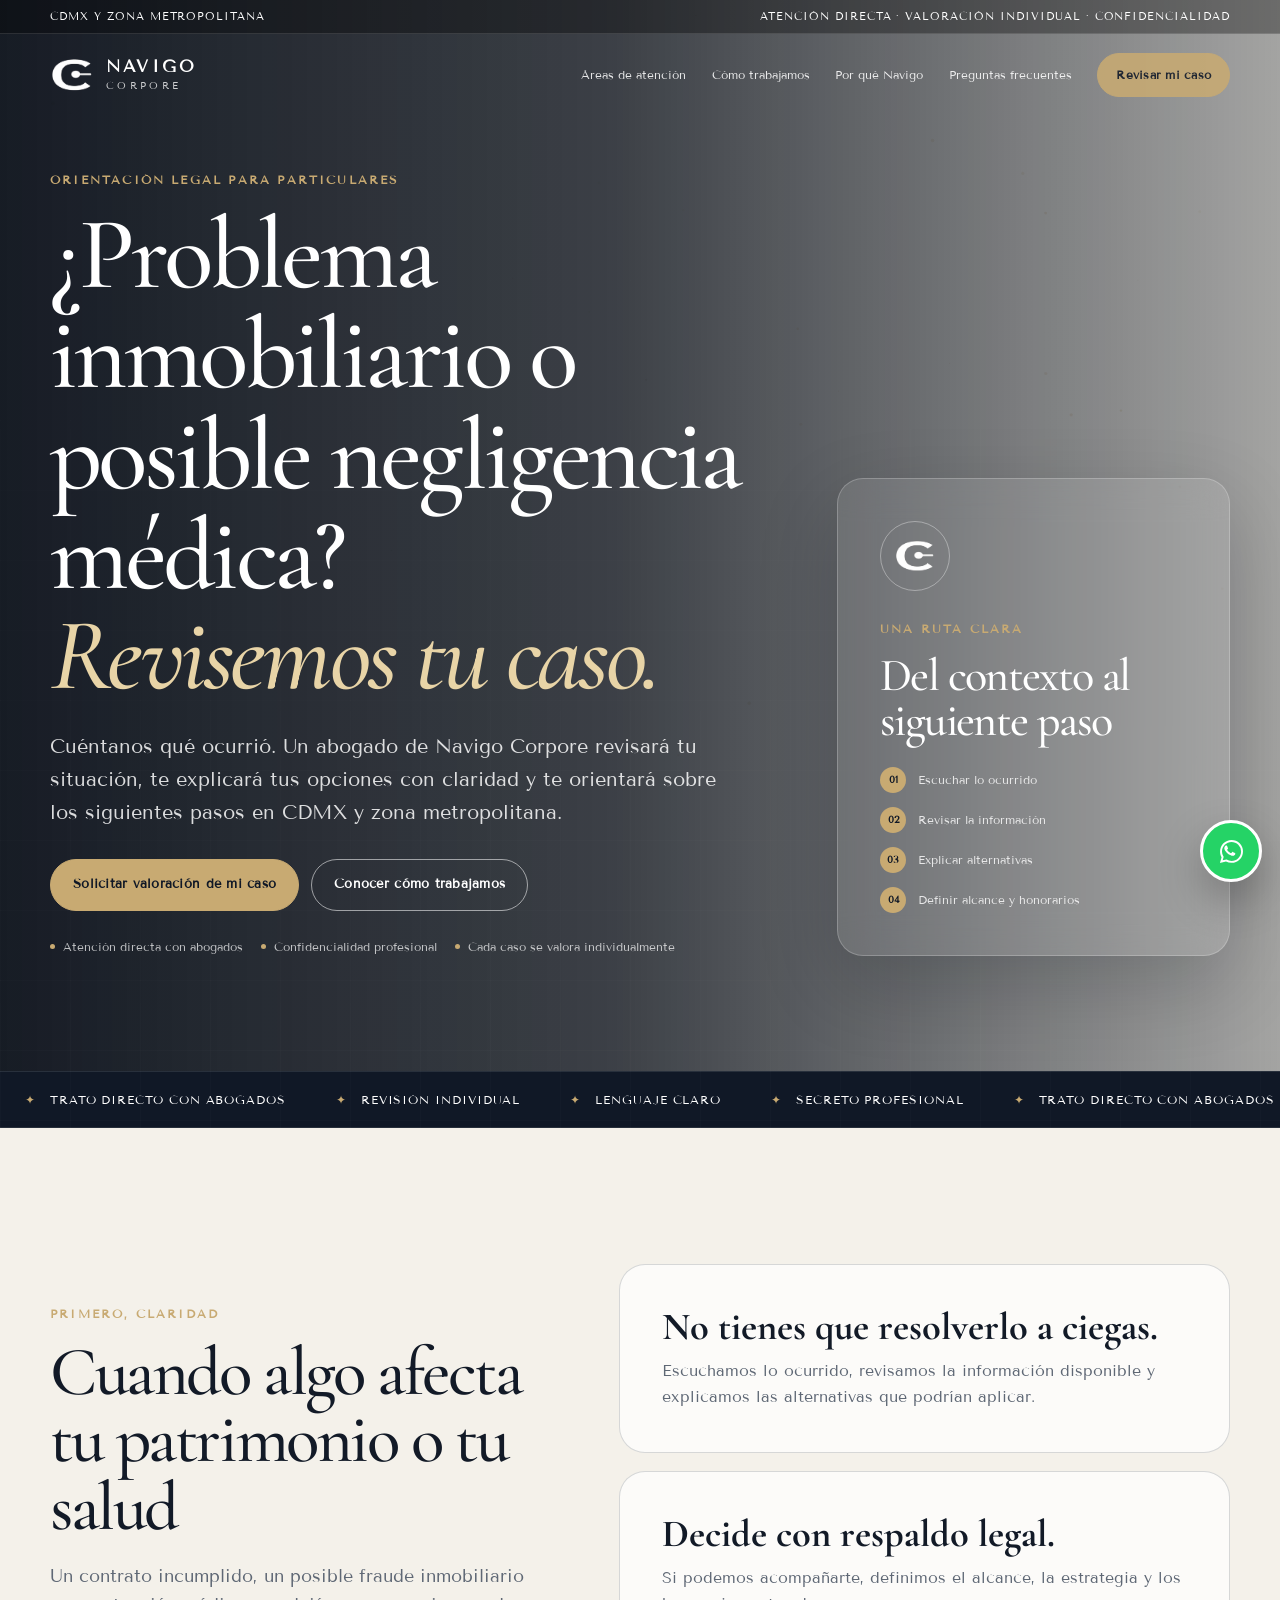
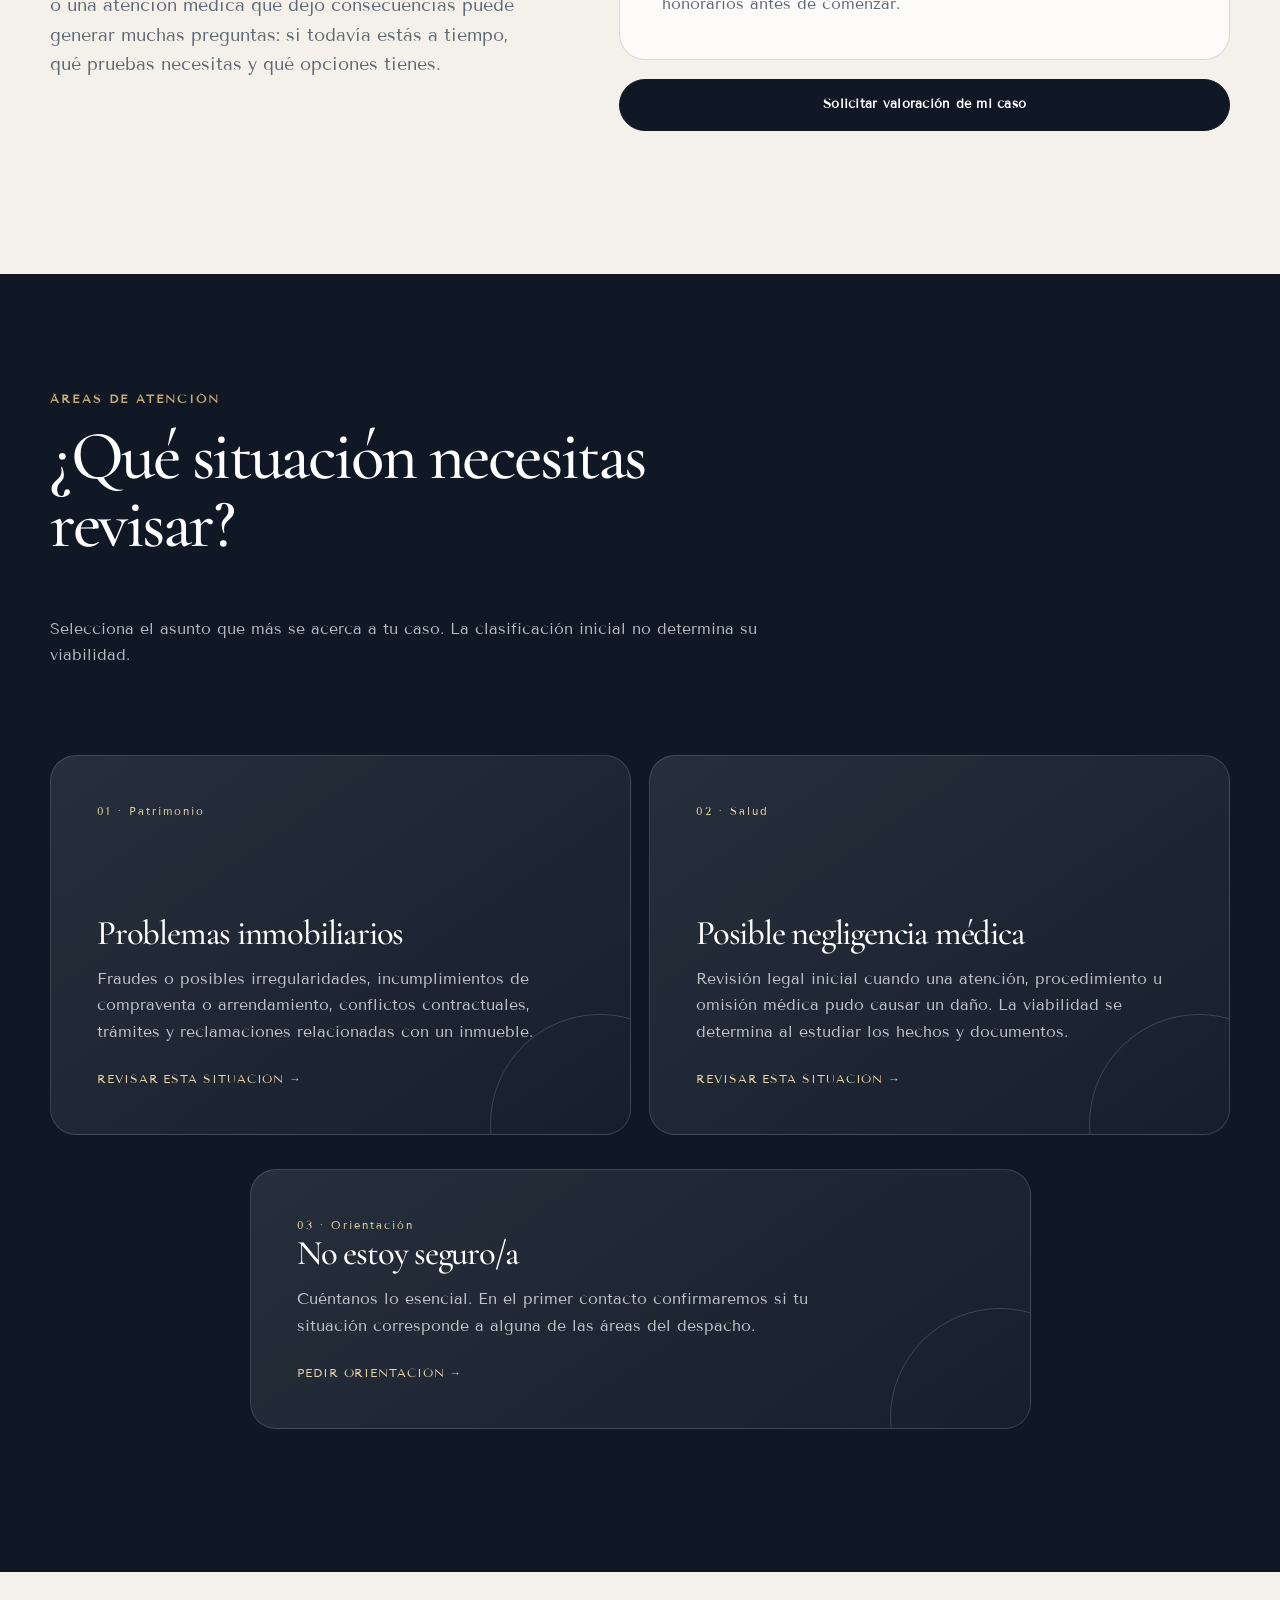
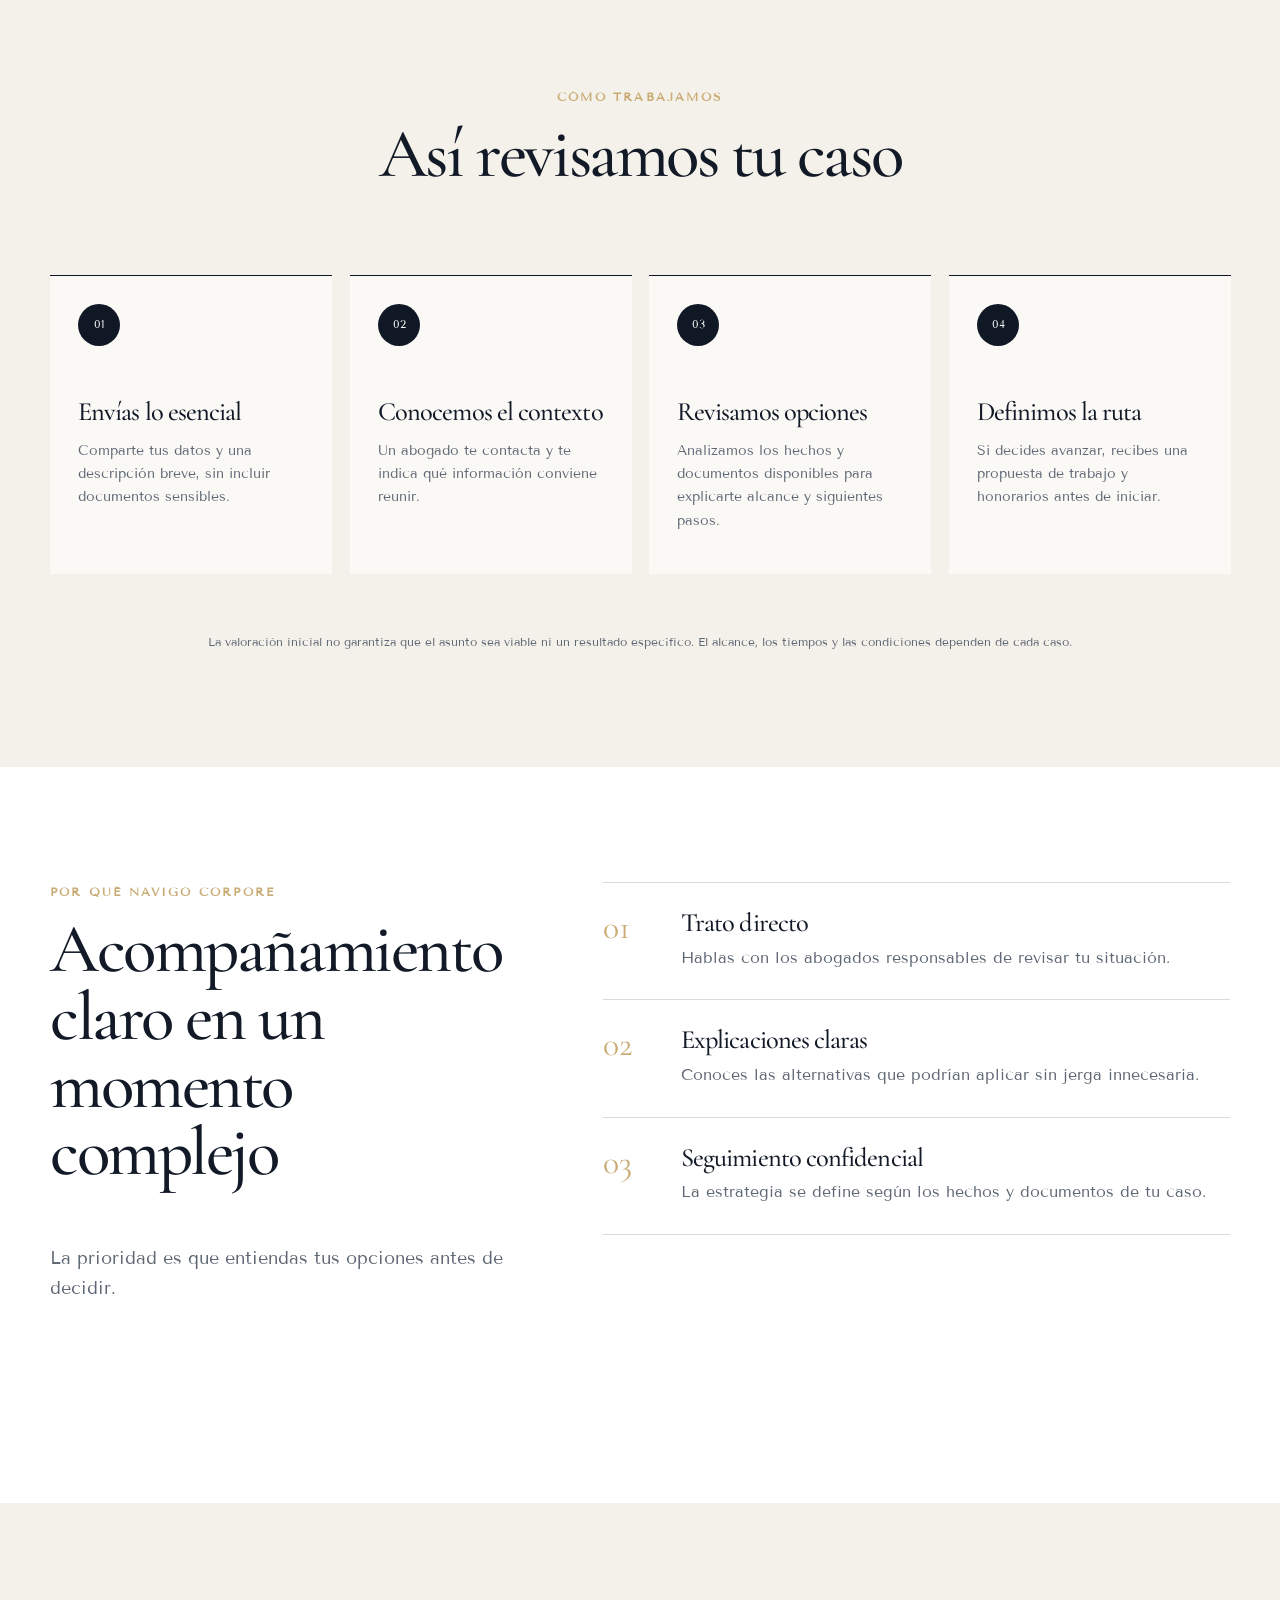
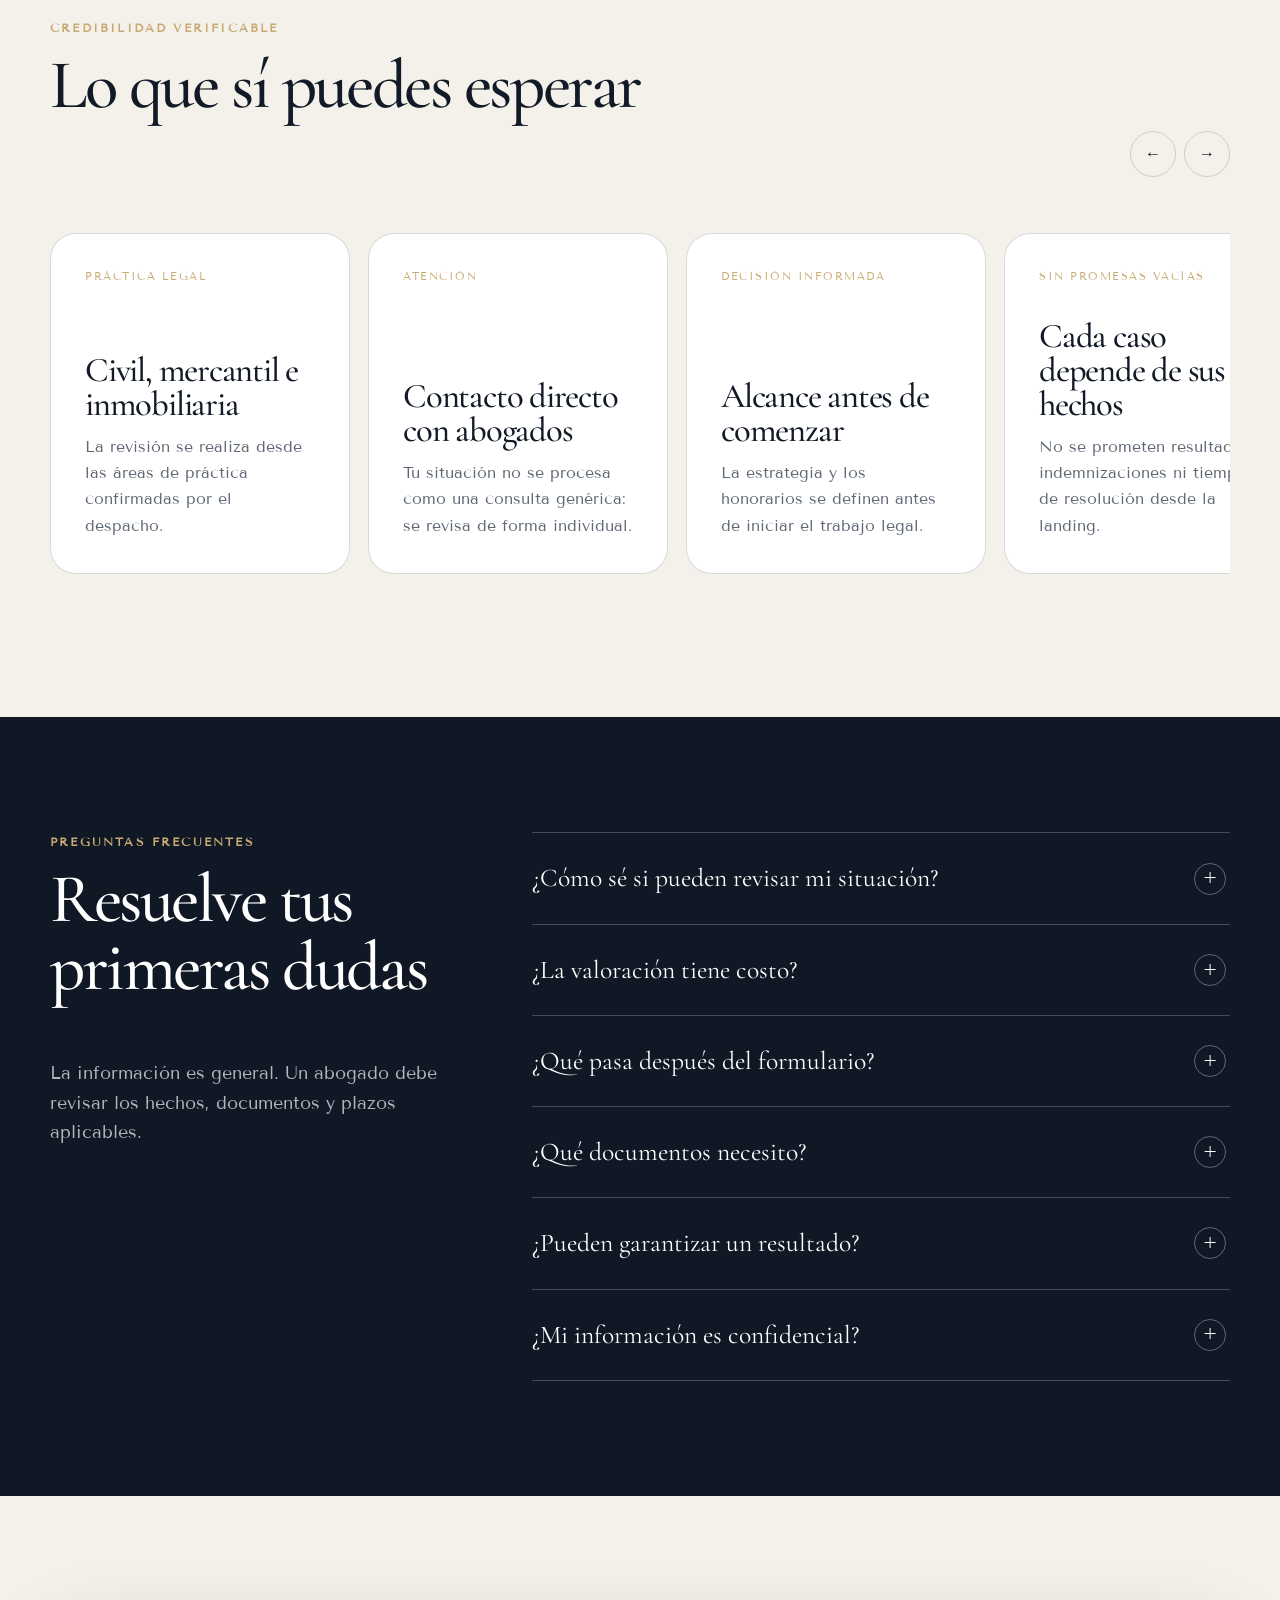
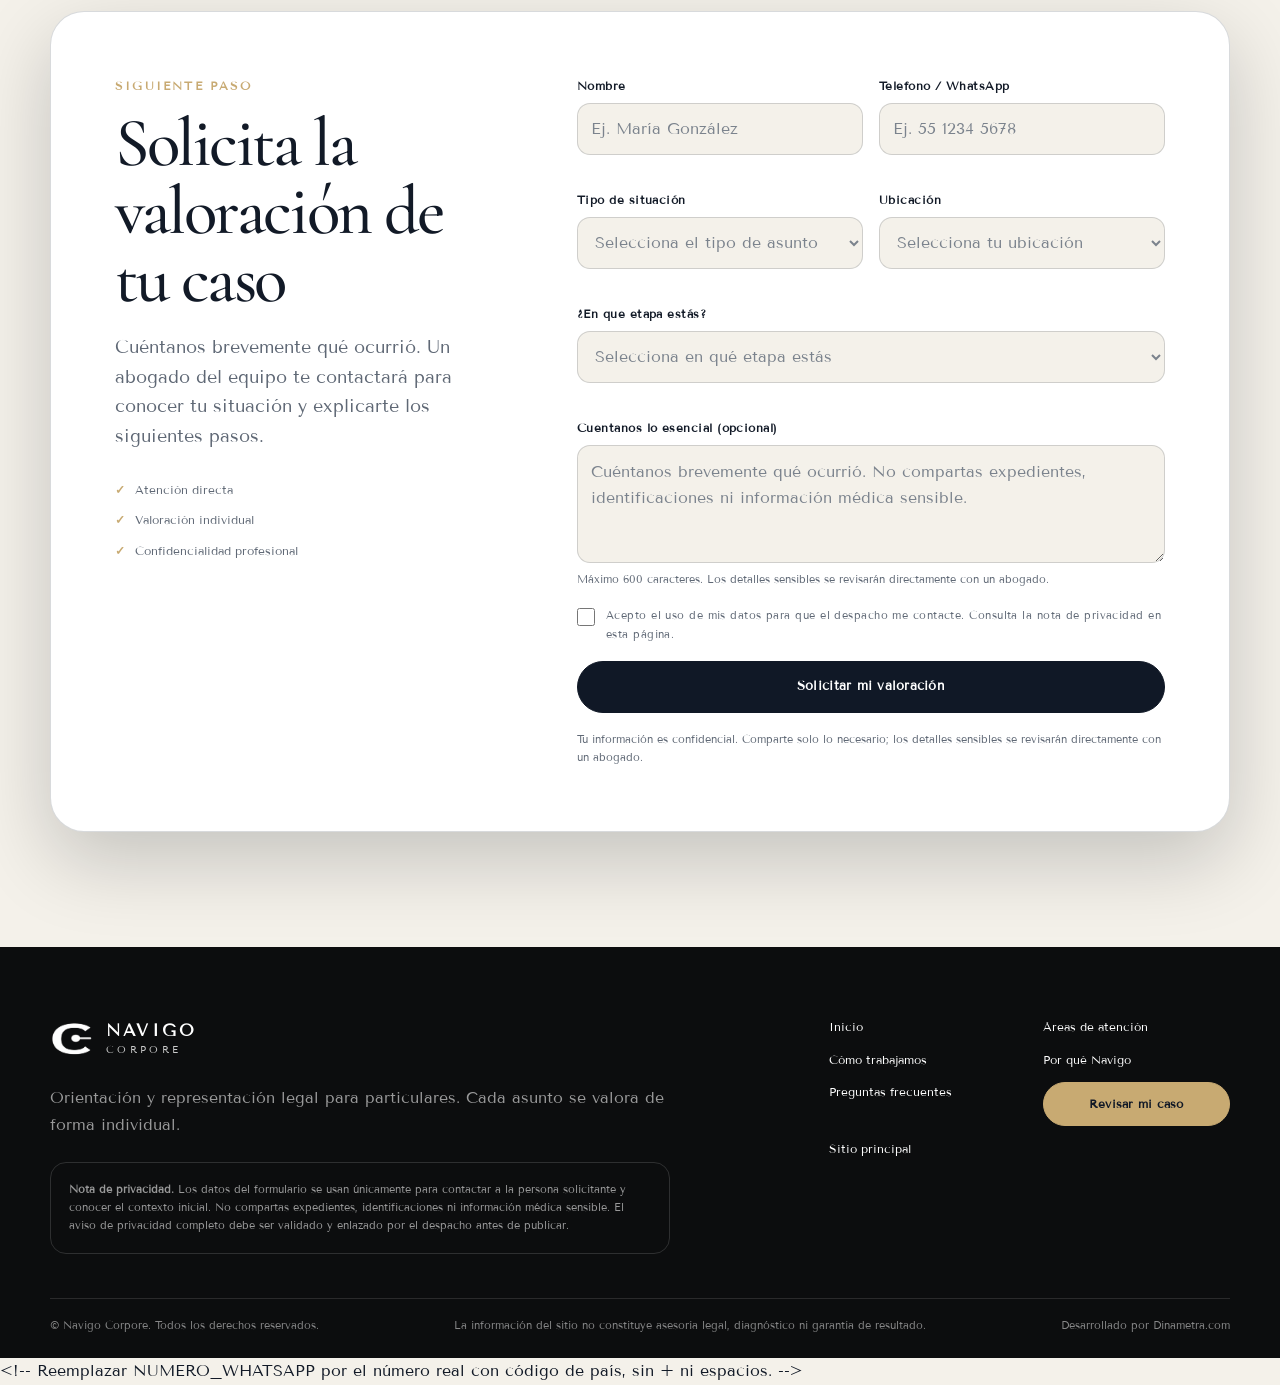
==== index.html @ dda7279f "Test-landing-Navigo-Corpore" ====
<!doctype html>
<html lang="es-MX">
<head>
<meta charset="utf-8"/>
<meta content="width=device-width, initial-scale=1, viewport-fit=cover" name="viewport"/>
<title>Abogados para problemas inmobiliarios y negligencia médica en CDMX | Navigo Corpore</title>
<meta content="¿Enfrentas un conflicto inmobiliario o una posible negligencia médica? Solicita una valoración clara y confidencial con Navigo Corpore en CDMX." name="description"/>
<link href="https://navigocorpore.com/" rel="canonical"/>
<link href="assets/navigo-mark.png" rel="icon"/>
<link href="https://fonts.googleapis.com" rel="preconnect"/>
<link crossorigin="" href="https://fonts.gstatic.com" rel="preconnect"/>
<link href="https://fonts.googleapis.com/css2?family=Cormorant+Garamond:ital,wght@0,500;1,500&amp;family=Tenor+Sans&amp;display=swap" rel="stylesheet"/>
<link href="styles.css" rel="stylesheet"/>
</head>
<body data-brand="navigo" data-brand-name="Navigo Corpore" data-page="landing">
<canvas aria-hidden="true" class="site-particles" id="siteParticles"></canvas>
<a class="skip-link" href="#contenido">Saltar al contenido</a>
<header class="site-header" id="siteHeader">
<div class="utility-bar">
<div class="utility-inner">
<span>CDMX y zona metropolitana</span>
<span>Atención directa · Valoración individual · Confidencialidad</span>
</div>
</div>
<nav aria-label="Navegación principal" class="nav">
<a aria-label="Navigo Corpore, inicio" class="brand brand-navigo" href="#inicio">
<img alt="" height="44" src="assets/navigo-mark.png" width="44"/>
<span><strong>NAVIGO</strong><small>CORPORE</small></span>
</a>
<button aria-controls="navLinks" aria-expanded="false" class="menu-toggle" id="menuToggle" type="button">
<span></span><span></span><span></span><span class="sr-only">Abrir menú</span>
</button>
<div class="nav-links" id="navLinks">
<a href="#areas">Áreas de atención</a>
<a href="#proceso">Cómo trabajamos</a>
<a href="#por-que">Por qué Navigo</a>
<a href="#faq">Preguntas frecuentes</a>
<a class="btn btn-small js-scroll-form" data-location="navbar" href="#formulario">Revisar mi caso</a>
</div>
</nav>
</header>
<main id="contenido">
<section class="hero" id="inicio">
<div class="shell hero-grid">
<div class="hero-copy reveal">
<p class="eyebrow">Orientación legal para particulares</p>
<h1 data-dynamic-title="">¿Problema inmobiliario o posible negligencia médica? <em>Revisemos tu caso.</em></h1>
<p class="hero-lead" data-dynamic-lead="">Cuéntanos qué ocurrió. Un abogado de Navigo Corpore revisará tu situación, te explicará tus opciones con claridad y te orientará sobre los siguientes pasos en CDMX y zona metropolitana.</p>
<div class="hero-actions">
<a class="btn js-scroll-form" data-location="hero" href="#formulario">Solicitar valoración de mi caso</a>
<a class="btn btn-ghost" href="#proceso">Conocer cómo trabajamos</a>
</div>
<div aria-label="Puntos de confianza" class="hero-proof">
<span>Atención directa con abogados</span>
<span>Confidencialidad profesional</span>
<span>Cada caso se valora individualmente</span>
</div>
</div>
<aside aria-label="Ruta de valoración" class="hero-card reveal float-card float-slow">
<div class="hero-card-mark">
<img alt="" height="42" src="assets/navigo-mark.png" width="42"/>
</div>
<p class="eyebrow">Una ruta clara</p>
<h2>Del contexto al siguiente paso</h2>
<div class="route-list">
<span data-step="01">Escuchar lo ocurrido</span>
<span data-step="02">Revisar la información</span>
<span data-step="03">Explicar alternativas</span>
<span data-step="04">Definir alcance y honorarios</span>
</div>
</aside>
</div>
</section>
<div aria-label="Compromisos de atención" class="trust-marquee">
<div class="marquee-track">
<div class="marquee-group">
<span>Trato directo con abogados</span>
<span>Revisión individual</span>
<span>Lenguaje claro</span>
<span>Secreto profesional</span>
</div>
<div aria-hidden="true" class="marquee-group">
<span>Trato directo con abogados</span>
<span>Revisión individual</span>
<span>Lenguaje claro</span>
<span>Secreto profesional</span>
</div>
</div>
</div>
<section class="section" id="contexto">
<div class="shell context-grid">
<div class="context-statement reveal">
<p class="eyebrow">Primero, claridad</p>
<h2>Cuando algo afecta tu patrimonio o tu salud</h2>
<p class="lead">Un contrato incumplido, un posible fraude inmobiliario o una atención médica que dejó consecuencias puede generar muchas preguntas: si todavía estás a tiempo, qué pruebas necesitas y qué opciones tienes.</p>
</div>
<div class="insight-panel">
<article class="insight-card reveal float-card float-a">
<strong>No tienes que resolverlo a ciegas.</strong>
<p>Escuchamos lo ocurrido, revisamos la información disponible y explicamos las alternativas que podrían aplicar.</p>
</article>
<article class="insight-card reveal float-card float-b">
<strong>Decide con respaldo legal.</strong>
<p>Si podemos acompañarte, definimos el alcance, la estrategia y los honorarios antes de comenzar.</p>
</article>
<a class="btn btn-dark reveal js-scroll-form" data-location="contexto" href="#formulario">Solicitar valoración de mi caso</a>
</div>
</div>
</section>
<section class="section services" id="areas">
<div class="shell">
<div class="section-head reveal">
<p class="eyebrow">Áreas de atención</p>
<h2>¿Qué situación necesitas revisar?</h2>
<p>Selecciona el asunto que más se acerca a tu caso. La clasificación inicial no determina su viabilidad.</p>
</div>
<div class="services-grid">
<button class="service-card reveal js-select-case float-card float-a" data-location="area-inmobiliaria" data-situation="Problema inmobiliario" type="button">
<span class="service-index">01 · Patrimonio</span>
<h3>Problemas inmobiliarios</h3>
<p>Fraudes o posibles irregularidades, incumplimientos de compraventa o arrendamiento, conflictos contractuales, trámites y reclamaciones relacionadas con un inmueble.</p>
<span class="service-link">Revisar esta situación →</span>
</button>
<button class="service-card reveal js-select-case float-card float-b" data-location="area-medica" data-situation="Posible negligencia médica" type="button">
<span class="service-index">02 · Salud</span>
<h3>Posible negligencia médica</h3>
<p>Revisión legal inicial cuando una atención, procedimiento u omisión médica pudo causar un daño. La viabilidad se determina al estudiar los hechos y documentos.</p>
<span class="service-link">Revisar esta situación →</span>
</button>
<button class="service-card reveal js-select-case float-card float-c service-card-wide" data-location="area-orientacion" data-situation="No estoy seguro/a" type="button">
<span class="service-index">03 · Orientación</span>
<h3>No estoy seguro/a</h3>
<p>Cuéntanos lo esencial. En el primer contacto confirmaremos si tu situación corresponde a alguna de las áreas del despacho.</p>
<span class="service-link">Pedir orientación →</span>
</button>
</div>
</div>
</section>
<section class="section" id="proceso">
<div class="shell">
<div class="section-head center reveal">
<p class="eyebrow">Cómo trabajamos</p>
<h2>Así revisamos tu caso</h2>
</div>
<div class="process-grid">
<article class="process-step reveal float-card float-a" data-step="01">
<h3>Envías lo esencial</h3>
<p>Comparte tus datos y una descripción breve, sin incluir documentos sensibles.</p>
</article>
<article class="process-step reveal float-card float-b" data-step="02">
<h3>Conocemos el contexto</h3>
<p>Un abogado te contacta y te indica qué información conviene reunir.</p>
</article>
<article class="process-step reveal float-card float-c" data-step="03">
<h3>Revisamos opciones</h3>
<p>Analizamos los hechos y documentos disponibles para explicarte alcance y siguientes pasos.</p>
</article>
<article class="process-step reveal float-card float-d" data-step="04">
<h3>Definimos la ruta</h3>
<p>Si decides avanzar, recibes una propuesta de trabajo y honorarios antes de iniciar.</p>
</article>
</div>
<p class="process-disclaimer reveal">La valoración inicial no garantiza que el asunto sea viable ni un resultado específico. El alcance, los tiempos y las condiciones dependen de cada caso.</p>
</div>
</section>
<section class="section why" id="por-que">
<div class="shell why-grid">
<div class="section-head reveal">
<p class="eyebrow">Por qué Navigo Corpore</p>
<h2>Acompañamiento claro en un momento complejo</h2>
<p class="lead">La prioridad es que entiendas tus opciones antes de decidir.</p>
</div>
<div class="why-list">
<article class="why-item reveal">
<span class="why-number">01</span>
<div><h3>Trato directo</h3><p>Hablas con los abogados responsables de revisar tu situación.</p></div>
</article>
<article class="why-item reveal">
<span class="why-number">02</span>
<div><h3>Explicaciones claras</h3><p>Conoces las alternativas que podrían aplicar sin jerga innecesaria.</p></div>
</article>
<article class="why-item reveal">
<span class="why-number">03</span>
<div><h3>Seguimiento confidencial</h3><p>La estrategia se define según los hechos y documentos de tu caso.</p></div>
</article>
</div>
</div>
</section>
<section class="section proof-section" data-rail="">
<div class="shell">
<div class="proof-top">
<div class="section-head reveal" style="margin-bottom:0">
<p class="eyebrow">Credibilidad verificable</p>
<h2>Lo que sí puedes esperar</h2>
</div>
<div aria-label="Controles del carrusel" class="rail-controls">
<button aria-label="Anterior" class="rail-button" data-rail-prev="" type="button">←</button>
<button aria-label="Siguiente" class="rail-button" data-rail-next="" type="button">→</button>
</div>
</div>
<div class="proof-rail">
<article class="proof-card float-card float-a">
<span class="proof-label">Práctica legal</span>
<h3>Civil, mercantil e inmobiliaria</h3>
<p>La revisión se realiza desde las áreas de práctica confirmadas por el despacho.</p>
</article>
<article class="proof-card float-card float-b">
<span class="proof-label">Atención</span>
<h3>Contacto directo con abogados</h3>
<p>Tu situación no se procesa como una consulta genérica: se revisa de forma individual.</p>
</article>
<article class="proof-card float-card float-c">
<span class="proof-label">Decisión informada</span>
<h3>Alcance antes de comenzar</h3>
<p>La estrategia y los honorarios se definen antes de iniciar el trabajo legal.</p>
</article>
<article class="proof-card float-card float-d">
<span class="proof-label">Sin promesas vacías</span>
<h3>Cada caso depende de sus hechos</h3>
<p>No se prometen resultados, indemnizaciones ni tiempos de resolución desde la landing.</p>
</article>
</div>
</div>
</section>
<section class="section faq" id="faq">
<div class="shell faq-grid">
<div class="section-head reveal">
<p class="eyebrow">Preguntas frecuentes</p>
<h2>Resuelve tus primeras dudas</h2>
<p class="lead">La información es general. Un abogado debe revisar los hechos, documentos y plazos aplicables.</p>
</div>
<div class="faq-list">
<article class="faq-item reveal">
<button aria-expanded="false" type="button"><span>¿Cómo sé si pueden revisar mi situación?</span><span aria-hidden="true" class="faq-icon">+</span></button>
<div class="faq-answer"><div><p>Atendemos principalmente problemas inmobiliarios y posibles casos de negligencia médica en CDMX y zona metropolitana. En el primer contacto confirmamos si el asunto entra en nuestras áreas.</p></div></div>
</article><article class="faq-item reveal">
<button aria-expanded="false" type="button"><span>¿La valoración tiene costo?</span><span aria-hidden="true" class="faq-icon">+</span></button>
<div class="faq-answer"><div><p>El costo y el alcance se confirman antes de comenzar. Si la revisión documental extensa genera honorarios, se te informará previamente.</p></div></div>
</article><article class="faq-item reveal">
<button aria-expanded="false" type="button"><span>¿Qué pasa después del formulario?</span><span aria-hidden="true" class="faq-icon">+</span></button>
<div class="faq-answer"><div><p>Un abogado te contacta para conocer el contexto, indicarte qué documentos podrían ser útiles y explicarte cómo puede continuar la revisión.</p></div></div>
</article><article class="faq-item reveal">
<button aria-expanded="false" type="button"><span>¿Qué documentos necesito?</span><span aria-hidden="true" class="faq-icon">+</span></button>
<div class="faq-answer"><div><p>Depende del asunto. Pueden ser contratos, comprobantes, comunicaciones, escrituras, estudios o expedientes. No envíes información sensible hasta recibir instrucciones del abogado.</p></div></div>
</article><article class="faq-item reveal">
<button aria-expanded="false" type="button"><span>¿Pueden garantizar un resultado?</span><span aria-hidden="true" class="faq-icon">+</span></button>
<div class="faq-answer"><div><p>No. Ningún resultado puede garantizarse. La estrategia y la viabilidad se determinan después de revisar los hechos, documentos y plazos aplicables.</p></div></div>
</article><article class="faq-item reveal">
<button aria-expanded="false" type="button"><span>¿Mi información es confidencial?</span><span aria-hidden="true" class="faq-icon">+</span></button>
<div class="faq-answer"><div><p>Sí. La información compartida se trata de forma confidencial y está protegida por el secreto profesional.</p></div></div>
</article>
</div>
</div>
</section>
<section class="section form-section" id="formulario">
<div class="shell form-shell">
<div class="form-copy reveal">
<p class="eyebrow">Siguiente paso</p>
<h2>Solicita la valoración de tu caso</h2>
<p class="lead">Cuéntanos brevemente qué ocurrió. Un abogado del equipo te contactará para conocer tu situación y explicarte los siguientes pasos.</p>
<div class="form-microproof">
<span>Atención directa</span>
<span>Valoración individual</span>
<span>Confidencialidad profesional</span>
</div>
</div>
<div class="reveal">
<form class="lead-form" data-thanks="gracias.html" id="leadForm" novalidate="">
<div class="form-grid">
<div class="field">
<label for="leadForm-nombre">Nombre</label>
<input autocomplete="name" id="leadForm-nombre" name="nombre" placeholder="Ej. María González" required=""/>
<span aria-live="polite" class="field-error"></span></div>
<div class="field">
<label for="leadForm-telefono">Teléfono / WhatsApp</label>
<input autocomplete="tel" id="leadForm-telefono" name="telefono" placeholder="Ej. 55 1234 5678" required="" type="tel"/>
<span aria-live="polite" class="field-error"></span></div>
<div class="field">
<label for="leadForm-situacion">Tipo de situación</label>
<select id="leadForm-situacion" name="situacion" required="">
<option disabled="" selected="" value="">Selecciona el tipo de asunto</option>
<option>Problema inmobiliario</option>
<option>Posible negligencia médica</option>
<option>No estoy seguro/a</option>
</select>
<span aria-live="polite" class="field-error"></span></div>
<div class="field">
<label for="leadForm-ubicacion">Ubicación</label>
<select id="leadForm-ubicacion" name="ubicacion" required="">
<option disabled="" selected="" value="">Selecciona tu ubicación</option>
<option>CDMX</option>
<option>Estado de México / zona metropolitana</option>
<option>Otra</option>
</select>
<span aria-live="polite" class="field-error"></span></div>
<div class="field full">
<label for="leadForm-etapa">¿En qué etapa estás?</label>
<select id="leadForm-etapa" name="etapa" required="">
<option disabled="" selected="" value="">Selecciona en qué etapa estás</option>
<option>Apenas busco orientación</option>
<option>Ya tengo documentos o evidencia</option>
<option>Ya inicié un proceso</option>
<option>Es urgente por un plazo</option>
<option>Otro</option>
</select>
<span aria-live="polite" class="field-error"></span></div>
<div class="field full">
<label for="leadForm-resumen">Cuéntanos lo esencial <span aria-hidden="true">(opcional)</span></label>
<textarea id="leadForm-resumen" maxlength="600" name="resumen" placeholder="Cuéntanos brevemente qué ocurrió. No compartas expedientes, identificaciones ni información médica sensible."></textarea>
<span class="field-helper">Máximo 600 caracteres. Los detalles sensibles se revisarán directamente con un abogado.</span></div>
</div>
<input name="marca" type="hidden" value="Navigo Corpore"/>
<input name="utm_source" type="hidden"/>
<input name="utm_medium" type="hidden"/>
<input name="utm_campaign" type="hidden"/>
<input name="utm_content" type="hidden"/>
<input name="utm_term" type="hidden"/>
<label class="checkbox">
<input name="consentimiento" required="" type="checkbox" value="Aceptado"/>
<span>Acepto el uso de mis datos para que el despacho me contacte. Consulta la nota de privacidad en esta página.</span>
</label>
<button class="btn btn-dark btn-full" id="submitButton" type="submit"><span class="submit-label">Solicitar mi valoración</span><span class="submit-loading" hidden="">Enviando…</span></button>
<p class="form-note">Tu información es confidencial. Comparte solo lo necesario; los detalles sensibles se revisarán directamente con un abogado.</p>
</form>
</div>
</div>
</section>
</main>
<footer class="site-footer">
<div class="shell footer-main">
<div class="footer-brand">
<a aria-label="Navigo Corpore, inicio" class="brand brand-navigo" href="#inicio">
<img alt="" height="44" src="assets/navigo-mark.png" width="44"/>
<span><strong>NAVIGO</strong><small>CORPORE</small></span>
</a>
<p>Orientación y representación legal para particulares. Cada asunto se valora de forma individual.</p>
<div class="privacy-note" id="privacidad">
<strong>Nota de privacidad.</strong> Los datos del formulario se usan únicamente para contactar a la persona solicitante y conocer el contexto inicial. No compartas expedientes, identificaciones ni información médica sensible. El aviso de privacidad completo debe ser validado y enlazado por el despacho antes de publicar.
        </div>
</div>
<nav aria-label="Navegación del pie" class="footer-links">
<a href="#inicio">Inicio</a>
<a href="#areas">Áreas de atención</a>
<a href="#proceso">Cómo trabajamos</a>
<a href="#por-que">Por qué Navigo</a>
<a href="#faq">Preguntas frecuentes</a>
<a class="btn btn-small js-scroll-form" data-location="footer" href="#formulario">Revisar mi caso</a>
<a href="https://navigocorpore.com/" rel="noopener" target="_blank">Sitio principal</a>
</nav>
</div>
<div class="shell footer-bottom">
<span>© Navigo Corpore. Todos los derechos reservados.</span>
<span>La información del sitio no constituye asesoría legal, diagnóstico ni garantía de resultado.</span>
<a href="https://dinametra.com/" rel="noopener" target="_blank">Desarrollado por Dinametra.com</a>
</div>
</footer>



  &lt;!-- Reemplazar NUMERO_WHATSAPP por el número real con código de país, sin + ni espacios. --&gt;
  <a aria-label="Hablar por WhatsApp" class="whatsapp-fab" data-tooltip="Hablar por WhatsApp" href="https://wa.me/NUMERO_WHATSAPP?text=Hola%2C%20quiero%20solicitar%20orientaci%C3%B3n%20sobre%20mi%20caso." rel="noopener" target="_blank">
<svg aria-hidden="true" viewbox="0 0 32 32">
<path d="M19.11 17.24c-.26-.13-1.53-.75-1.77-.84-.24-.09-.41-.13-.59.13-.17.26-.68.84-.83 1.01-.15.17-.31.2-.57.07-.26-.13-1.1-.41-2.09-1.29-.77-.69-1.29-1.54-1.44-1.8-.15-.26-.02-.4.11-.53.12-.12.26-.31.39-.46.13-.15.17-.26.26-.44.09-.17.04-.33-.02-.46-.07-.13-.59-1.42-.81-1.94-.21-.51-.43-.44-.59-.45h-.5c-.17 0-.46.07-.7.33-.24.26-.92.9-.92 2.2s.94 2.55 1.07 2.73c.13.17 1.86 2.84 4.5 3.98.63.27 1.12.44 1.5.56.63.2 1.2.17 1.65.1.5-.07 1.53-.63 1.75-1.23.22-.61.22-1.13.15-1.23-.07-.11-.24-.17-.5-.3zM16.03 4.8c-6.14 0-11.13 4.98-11.13 11.12 0 1.96.51 3.88 1.47 5.56L4.8 27.2l5.86-1.54a11.08 11.08 0 0 0 5.36 1.36h.01c6.13 0 11.12-4.99 11.12-11.12 0-2.97-1.16-5.77-3.26-7.87a11.06 11.06 0 0 0-7.86-3.23zm0 20.34h-.01a9.22 9.22 0 0 1-4.7-1.29l-.34-.2-3.48.91.93-3.39-.22-.35a9.23 9.23 0 0 1-1.42-4.91c0-5.09 4.15-9.23 9.25-9.23 2.47 0 4.79.96 6.54 2.71a9.19 9.19 0 0 1 2.71 6.53c-.01 5.09-4.16 9.23-9.26 9.23z"></path>
</svg>
</a><script src="script.js"></script>
</body>
</html>
---- styles.css ----
/* Navigo Corpore — landing B2C de conversión */
:root {
  --header-h: 116px;
  --shell: min(1180px, calc(100% - 32px));
  --radius: 26px;
  --radius-sm: 16px;
  --shadow: 0 28px 80px rgba(7, 10, 15, .20);
  --sans: "Tenor Sans", Arial, sans-serif;
  --serif: "Cormorant Garamond", Georgia, serif;
  --ease: cubic-bezier(.2, .75, .2, 1);
}

body[data-brand="navigo"] {
  --brand: #101826;
  --brand-2: #243247;
  --accent: #c8aa72;
  --accent-2: #e8d4a7;
  --paper: #f4f1ea;
  --surface: #ffffff;
  --ink: #121a27;
  --muted: #5f6875;
  --line: rgba(18, 26, 39, .16);
  --hero-filter: linear-gradient(90deg, rgba(8, 14, 24, .94) 0%, rgba(8, 14, 24, .78) 48%, rgba(8, 14, 24, .34) 100%);
  --particle: 200, 170, 114;
}



* { box-sizing: border-box; }
html {
  scroll-behavior: smooth;
  scroll-padding-top: calc(var(--header-h) + 16px);
}
body {
  margin: 0;
  color: var(--ink);
  background: var(--paper);
  font-family: var(--sans);
  line-height: 1.65;
  overflow-x: hidden;
}
body.modal-open { overflow: hidden; }
img { display: block; max-width: 100%; }
button, input, select, textarea { font: inherit; }
button, a { -webkit-tap-highlight-color: transparent; }
button { color: inherit; }
a { color: inherit; text-decoration: none; }
:focus-visible { outline: 3px solid var(--accent); outline-offset: 4px; }
::selection { color: white; background: var(--brand); }

.sr-only {
  position: absolute;
  width: 1px; height: 1px;
  padding: 0; margin: -1px;
  overflow: hidden;
  clip: rect(0, 0, 0, 0);
  white-space: nowrap;
  border: 0;
}
.skip-link {
  position: fixed;
  z-index: 1000;
  top: 10px; left: 10px;
  padding: 10px 14px;
  border-radius: 999px;
  background: white;
  transform: translateY(-180%);
  transition: transform .2s;
}
.skip-link:focus { transform: translateY(0); }

.shell { width: var(--shell); margin-inline: auto; }
.section { position: relative; padding: clamp(76px, 9vw, 136px) 0; }
.section-head { max-width: 780px; margin-bottom: clamp(38px, 6vw, 66px); }
.section-head.center { margin-inline: auto; text-align: center; }
.eyebrow {
  margin: 0 0 14px;
  color: var(--accent);
  font-size: .76rem;
  font-weight: 700;
  letter-spacing: .18em;
  text-transform: uppercase;
}
h1, h2, h3 {
  margin-top: 0;
  font-family: var(--serif);
  font-weight: 500;
  line-height: .98;
  letter-spacing: -.035em;
}
h1 { font-size: clamp(3.1rem, 8vw, 7rem); }
h2 { font-size: clamp(2.55rem, 5.4vw, 5rem); }
h3 { font-size: clamp(1.55rem, 2.7vw, 2.25rem); }
p { margin-top: 0; }
.lead { color: var(--muted); font-size: clamp(1.02rem, 1.4vw, 1.2rem); }

.btn {
  display: inline-flex;
  min-height: 52px;
  align-items: center;
  justify-content: center;
  gap: 10px;
  padding: 13px 22px;
  border: 1px solid var(--accent);
  border-radius: 999px;
  background: var(--accent);
  color: var(--brand);
  font-size: .82rem;
  font-weight: 700;
  letter-spacing: .02em;
  cursor: pointer;
  transition: transform .22s var(--ease), background .22s, color .22s, border-color .22s, box-shadow .22s;
}
.btn:hover {
  transform: translateY(-2px);
  color: white;
  background: var(--brand);
  border-color: var(--brand);
  box-shadow: 0 12px 28px rgba(0,0,0,.16);
}
.btn-ghost {
  color: white;
  background: transparent;
  border-color: rgba(255,255,255,.55);
}
.btn-ghost:hover { color: var(--brand); background: white; border-color: white; }
.btn-dark { color: white; background: var(--brand); border-color: var(--brand); }
.btn-dark:hover { color: var(--brand); background: var(--accent-2); border-color: var(--accent-2); }
.btn-small { min-height: 44px; padding: 10px 18px; font-size: .76rem; }
.btn-full { width: 100%; }

.site-particles {
  position: fixed;
  z-index: 0;
  inset: 0;
  width: 100%;
  height: 100%;
  pointer-events: none;
  opacity: .7;
}
.site-header, main, .site-footer, .floating-cta { position: relative; z-index: 1; }

.site-header {
  position: fixed;
  z-index: 100;
  inset: 0 0 auto;
  color: white;
  transition: background .28s, box-shadow .28s, backdrop-filter .28s;
}
.utility-bar {
  min-height: 34px;
  display: flex;
  align-items: center;
  background: rgba(0,0,0,.34);
  border-bottom: 1px solid rgba(255,255,255,.12);
  font-size: .67rem;
  letter-spacing: .09em;
  text-transform: uppercase;
}
.utility-inner {
  width: var(--shell);
  margin-inline: auto;
  display: flex;
  justify-content: space-between;
  gap: 24px;
}
.site-header.is-scrolled {
  background: color-mix(in srgb, var(--brand) 94%, transparent);
  box-shadow: 0 10px 34px rgba(0,0,0,.16);
  backdrop-filter: blur(18px);
}
.nav {
  width: var(--shell);
  min-height: 82px;
  margin-inline: auto;
  display: flex;
  align-items: center;
  justify-content: space-between;
  gap: 24px;
}
.brand {
  display: inline-flex;
  align-items: center;
  gap: 12px;
  min-width: 180px;
}
.brand-navigo img {
  width: 44px;
  height: 44px;
  object-fit: contain;
}
.brand-navigo span { display: grid; line-height: 1; }
.brand-navigo strong { font-size: 1.05rem; letter-spacing: .19em; }
.brand-navigo small { margin-top: 5px; font-size: .62rem; letter-spacing: .34em; opacity: .78; }
.brand-lk img { width: clamp(190px, 23vw, 260px); height: auto; }
.nav-links {
  display: flex;
  align-items: center;
  gap: clamp(14px, 2vw, 27px);
  font-size: .76rem;
}
.nav-links > a {
  position: relative;
  opacity: .88;
}
.nav-links > a::after {
  content: "";
  position: absolute;
  inset: auto 0 -7px;
  height: 1px;
  background: var(--accent);
  transform: scaleX(0);
  transform-origin: left;
  transition: transform .2s;
}
.nav-links > a:hover::after { transform: scaleX(1); }
.menu-toggle {
  display: none;
  width: 44px; height: 44px;
  padding: 11px;
  border: 1px solid rgba(255,255,255,.4);
  border-radius: 50%;
  background: transparent;
  cursor: pointer;
}
.menu-toggle span:not(.sr-only) {
  display: block;
  width: 100%;
  height: 1px;
  margin: 5px 0;
  background: white;
}

.hero {
  min-height: 100svh;
  display: grid;
  align-items: end;
  padding: calc(var(--header-h) + 54px) 0 clamp(72px, 9vw, 120px);
  color: white;
  background:
    var(--hero-filter),
    url("https://images.unsplash.com/photo-1450101499163-c8848c66ca85?auto=format&fit=crop&q=88&w=2000")
    center / cover no-repeat;
}
.hero::before {
  content: "";
  position: absolute;
  inset: 0;
  background:
    linear-gradient(rgba(255,255,255,.035) 1px, transparent 1px),
    linear-gradient(90deg, rgba(255,255,255,.035) 1px, transparent 1px);
  background-size: 70px 70px;
  mask-image: linear-gradient(to bottom, transparent, black 35%, black);
  pointer-events: none;
}
.hero-grid {
  position: relative;
  z-index: 1;
  display: grid;
  grid-template-columns: minmax(0, 1.1fr) minmax(290px, .62fr);
  gap: clamp(36px, 7vw, 100px);
  align-items: end;
}
.hero-copy { max-width: 790px; }
.hero h1 { max-width: 820px; margin-bottom: 24px; }
.hero h1 em { display: block; color: var(--accent-2); font-style: italic; }
.hero-lead {
  max-width: 710px;
  margin-bottom: 30px;
  color: rgba(255,255,255,.84);
  font-size: clamp(1rem, 1.7vw, 1.25rem);
}
.hero-actions { display: flex; flex-wrap: wrap; gap: 12px; }
.hero-proof {
  display: flex;
  flex-wrap: wrap;
  gap: 8px 18px;
  margin-top: 26px;
  color: rgba(255,255,255,.72);
  font-size: .74rem;
}
.hero-proof span { display: inline-flex; align-items: center; gap: 8px; }
.hero-proof span::before {
  content: "";
  width: 5px; height: 5px;
  border-radius: 50%;
  background: var(--accent);
}
.hero-card {
  padding: clamp(24px, 4vw, 42px);
  border: 1px solid rgba(255,255,255,.22);
  border-radius: var(--radius);
  background: rgba(255,255,255,.09);
  box-shadow: var(--shadow);
  backdrop-filter: blur(18px);
}
.hero-card-mark {
  display: grid;
  place-items: center;
  width: 70px; height: 70px;
  margin-bottom: 28px;
  border: 1px solid rgba(255,255,255,.36);
  border-radius: 50%;
}
.hero-card-mark img { width: 42px; max-height: 42px; object-fit: contain; }
.hero-card h2 { margin-bottom: 24px; font-size: clamp(2rem, 3.6vw, 3.2rem); }
.route-list { display: grid; gap: 14px; }
.route-list span {
  display: flex;
  align-items: center;
  gap: 12px;
  color: rgba(255,255,255,.82);
  font-size: .76rem;
}
.route-list span::before {
  content: attr(data-step);
  display: grid;
  place-items: center;
  width: 26px; height: 26px;
  flex: 0 0 26px;
  border-radius: 50%;
  color: var(--brand);
  background: var(--accent);
  font-size: .61rem;
  font-weight: 700;
}

.trust-marquee {
  overflow: hidden;
  color: white;
  background: var(--brand);
  border-top: 1px solid rgba(255,255,255,.10);
  border-bottom: 1px solid rgba(255,255,255,.10);
}
.marquee-track {
  display: flex;
  width: max-content;
  animation: marquee 28s linear infinite;
}
.marquee-group {
  display: flex;
  align-items: center;
  gap: 50px;
  padding: 18px 25px;
  white-space: nowrap;
  font-size: .72rem;
  letter-spacing: .08em;
  text-transform: uppercase;
}
.marquee-group span::before {
  content: "✦";
  margin-right: 14px;
  color: var(--accent);
}
@keyframes marquee { to { transform: translateX(-50%); } }

.context-grid {
  display: grid;
  grid-template-columns: minmax(0, .88fr) minmax(0, 1.12fr);
  gap: clamp(34px, 7vw, 96px);
  align-items: center;
}
.context-statement {
  position: sticky;
  top: calc(var(--header-h) + 32px);
}
.context-statement h2 { margin-bottom: 20px; }
.context-statement .lead { max-width: 560px; }
.insight-panel {
  display: grid;
  gap: 18px;
}
.insight-card {
  padding: clamp(24px, 4vw, 42px);
  border: 1px solid var(--line);
  border-radius: var(--radius);
  background: rgba(255,255,255,.72);
  transition: transform .25s var(--ease), box-shadow .25s, border-color .25s;
}
.insight-card:hover {
  transform: translateY(-5px);
  border-color: var(--accent);
  box-shadow: 0 20px 55px rgba(0,0,0,.10);
}
.insight-card strong {
  display: block;
  margin-bottom: 10px;
  font-family: var(--serif);
  font-size: clamp(1.65rem, 3vw, 2.5rem);
  line-height: 1.06;
}
.insight-card p { margin-bottom: 0; color: var(--muted); }

.services { color: white; background: var(--brand); }
.services .section-head p:last-child { color: rgba(255,255,255,.70); }
.services-grid {
  display: grid;
  grid-template-columns: repeat(12, 1fr);
  gap: 18px;
}
.service-card {
  position: relative;
  grid-column: span 6;
  min-height: 380px;
  display: flex;
  flex-direction: column;
  align-items: flex-start;
  padding: clamp(26px, 4vw, 46px);
  overflow: hidden;
  border: 1px solid rgba(255,255,255,.14);
  border-radius: var(--radius);
  color: white;
  background: linear-gradient(145deg, rgba(255,255,255,.10), rgba(255,255,255,.03));
  text-align: left;
  cursor: pointer;
  transition: transform .28s var(--ease), border-color .28s, background .28s;
}
.service-card:last-child {
  grid-column: 3 / span 8;
  min-height: 260px;
}
.service-card::after {
  content: "";
  position: absolute;
  width: 220px; height: 220px;
  right: -80px; bottom: -100px;
  border: 1px solid rgba(255,255,255,.16);
  border-radius: 50%;
  transition: transform .5s var(--ease), background .5s;
}
.service-card:hover {
  transform: translateY(-7px);
  border-color: var(--accent);
  background: linear-gradient(145deg, rgba(255,255,255,.14), rgba(255,255,255,.05));
}
.service-card:hover::after { transform: scale(1.35); background: rgba(255,255,255,.03); }
.service-index {
  margin-bottom: auto;
  color: var(--accent-2);
  font-size: .7rem;
  letter-spacing: .18em;
}
.service-card h3 { max-width: 470px; margin-bottom: 15px; }
.service-card p { max-width: 570px; margin-bottom: 24px; color: rgba(255,255,255,.72); }
.service-link { color: var(--accent-2); font-size: .72rem; letter-spacing: .08em; text-transform: uppercase; }

.process-grid {
  display: grid;
  grid-template-columns: repeat(4, 1fr);
  gap: 18px;
}
.process-step {
  position: relative;
  min-height: 290px;
  padding: 28px;
  border-top: 1px solid var(--brand);
  background: rgba(255,255,255,.55);
}
.process-step::before {
  content: attr(data-step);
  display: inline-grid;
  place-items: center;
  width: 42px; height: 42px;
  margin-bottom: 54px;
  border-radius: 50%;
  color: white;
  background: var(--brand);
  font-size: .67rem;
}
.process-step h3 { margin-bottom: 13px; font-size: 1.65rem; }
.process-step p { color: var(--muted); font-size: .88rem; }
.process-disclaimer {
  max-width: 900px;
  margin: 30px auto 0;
  color: var(--muted);
  text-align: center;
  font-size: .76rem;
}

.why { background: var(--surface); }
.why-grid {
  display: grid;
  grid-template-columns: minmax(0, .85fr) minmax(0, 1.15fr);
  gap: clamp(34px, 7vw, 90px);
  align-items: start;
}
.why-list { display: grid; gap: 0; border-top: 1px solid var(--line); }
.why-item {
  display: grid;
  grid-template-columns: 58px 1fr;
  gap: 20px;
  padding: 28px 0;
  border-bottom: 1px solid var(--line);
}
.why-number {
  color: var(--accent);
  font-family: var(--serif);
  font-size: 2.1rem;
  line-height: 1;
}
.why-item h3 { margin-bottom: 8px; font-size: 1.65rem; }
.why-item p { margin-bottom: 0; color: var(--muted); }

.proof-section { overflow: hidden; }
.proof-top {
  display: flex;
  align-items: end;
  justify-content: space-between;
  gap: 28px;
  margin-bottom: 36px;
}
.rail-controls { display: flex; gap: 8px; }
.rail-button {
  display: grid;
  place-items: center;
  width: 46px; height: 46px;
  border: 1px solid var(--line);
  border-radius: 50%;
  background: transparent;
  cursor: pointer;
  transition: background .2s, color .2s, transform .2s;
}
.rail-button:hover { color: white; background: var(--brand); transform: translateY(-2px); }
.proof-rail {
  display: grid;
  grid-auto-flow: column;
  grid-auto-columns: minmax(300px, 42%);
  gap: 18px;
  overflow-x: auto;
  scroll-snap-type: x mandatory;
  scrollbar-width: none;
  padding-bottom: 8px;
}
.proof-rail::-webkit-scrollbar { display: none; }
.proof-card {
  min-height: 300px;
  display: flex;
  flex-direction: column;
  padding: 34px;
  border: 1px solid var(--line);
  border-radius: var(--radius);
  background: white;
  scroll-snap-align: start;
}
.proof-card .proof-label {
  margin-bottom: auto;
  color: var(--accent);
  font-size: .68rem;
  letter-spacing: .14em;
  text-transform: uppercase;
}
.proof-card h3 { margin: 34px 0 12px; }
.proof-card p { margin-bottom: 0; color: var(--muted); }

.faq { color: white; background: var(--brand); }
.faq-grid {
  display: grid;
  grid-template-columns: minmax(0, .72fr) minmax(0, 1.28fr);
  gap: clamp(34px, 7vw, 90px);
  align-items: start;
}
.faq .lead { color: rgba(255,255,255,.68); }
.faq-list { border-top: 1px solid rgba(255,255,255,.22); }
.faq-item { border-bottom: 1px solid rgba(255,255,255,.22); }
.faq-item button {
  width: 100%;
  display: grid;
  grid-template-columns: 1fr 36px;
  gap: 24px;
  align-items: center;
  padding: 24px 0;
  border: 0;
  color: white;
  background: transparent;
  text-align: left;
  cursor: pointer;
}
.faq-item button span:first-child { font-family: var(--serif); font-size: clamp(1.35rem, 2vw, 1.75rem); }
.faq-icon {
  display: grid;
  place-items: center;
  width: 32px; height: 32px;
  border: 1px solid rgba(255,255,255,.34);
  border-radius: 50%;
  transition: transform .25s var(--ease);
}
.faq-answer {
  display: grid;
  grid-template-rows: 0fr;
  transition: grid-template-rows .3s var(--ease);
}
.faq-answer > div { overflow: hidden; }
.faq-answer p { max-width: 690px; padding: 0 48px 0 0; color: rgba(255,255,255,.70); }
.faq-item.is-open .faq-answer { grid-template-rows: 1fr; }
.faq-item.is-open .faq-answer p { padding-bottom: 24px; }
.faq-item.is-open .faq-icon { transform: rotate(45deg); }

.form-section { background: var(--paper); }
.form-shell {
  display: grid;
  grid-template-columns: minmax(0, .78fr) minmax(420px, 1.22fr);
  gap: clamp(34px, 7vw, 86px);
  align-items: start;
  padding: clamp(28px, 5vw, 70px);
  border: 1px solid var(--line);
  border-radius: calc(var(--radius) + 8px);
  background: white;
  box-shadow: var(--shadow);
}
.form-copy { position: sticky; top: calc(var(--header-h) + 28px); }
.form-copy h2 { margin-bottom: 20px; }
.form-microproof {
  display: grid;
  gap: 10px;
  margin-top: 28px;
  color: var(--muted);
  font-size: .78rem;
}
.form-microproof span::before { content: "✓"; margin-right: 10px; color: var(--accent); font-weight: 700; }

.lead-form { display: grid; gap: 18px; }
.form-grid { display: grid; grid-template-columns: 1fr 1fr; gap: 16px; }
.field { display: grid; gap: 8px; }
.field.full { grid-column: 1 / -1; }
label { font-size: .72rem; font-weight: 700; letter-spacing: .04em; }
input, select, textarea {
  width: 100%;
  border: 1px solid var(--line);
  border-radius: 13px;
  color: var(--ink);
  background: var(--paper);
  transition: border-color .2s, box-shadow .2s, background .2s;
}
input, select { min-height: 52px; padding: 11px 13px; }
textarea { min-height: 118px; padding: 13px; resize: vertical; }
input:focus, select:focus, textarea:focus {
  border-color: var(--accent);
  background: white;
  box-shadow: 0 0 0 4px color-mix(in srgb, var(--accent) 18%, transparent);
  outline: 0;
}
.checkbox {
  display: grid;
  grid-template-columns: 18px 1fr;
  gap: 11px;
  align-items: start;
  color: var(--muted);
  font-size: .7rem;
  font-weight: 400;
}
.checkbox input { width: 18px; min-height: 18px; margin: 2px 0 0; }
.checkbox a { text-decoration: underline; }
.form-note { margin: 0; color: var(--muted); font-size: .68rem; }

.site-footer { color: white; background: #0c0d0e; }
.footer-main {
  display: grid;
  grid-template-columns: minmax(0, 1fr) minmax(250px, .55fr);
  gap: 50px;
  padding: 70px 0 44px;
}
.footer-brand { max-width: 620px; }
.footer-brand .brand { margin-bottom: 24px; }
.footer-brand p { color: rgba(255,255,255,.58); }
.footer-links {
  display: grid;
  grid-template-columns: 1fr 1fr;
  gap: 13px 26px;
  align-content: start;
  font-size: .74rem;
}
.footer-links a:hover { color: var(--accent-2); }
.privacy-note {
  margin-top: 24px;
  padding: 18px;
  border: 1px solid rgba(255,255,255,.14);
  border-radius: var(--radius-sm);
  color: rgba(255,255,255,.58);
  font-size: .68rem;
}
.footer-bottom {
  display: flex;
  flex-wrap: wrap;
  justify-content: space-between;
  gap: 16px;
  padding: 18px 0 24px;
  border-top: 1px solid rgba(255,255,255,.12);
  color: rgba(255,255,255,.50);
  font-size: .66rem;
}
.footer-bottom a:hover { color: white; }

.floating-cta {
  position: fixed;
  z-index: 90;
  right: 20px;
  bottom: 20px;
  display: inline-flex;
  align-items: center;
  gap: 10px;
  min-height: 52px;
  padding: 12px 18px;
  border: 1px solid rgba(255,255,255,.24);
  border-radius: 999px;
  color: white;
  background: var(--brand);
  box-shadow: 0 16px 40px rgba(0,0,0,.24);
  font-size: .72rem;
  cursor: pointer;
}
.floating-cta::before {
  content: "";
  width: 10px; height: 10px;
  border-radius: 50%;
  background: var(--accent);
  box-shadow: 0 0 0 0 color-mix(in srgb, var(--accent) 55%, transparent);
  animation: pulse 2s infinite;
}
@keyframes pulse {
  70% { box-shadow: 0 0 0 13px transparent; }
  100% { box-shadow: 0 0 0 0 transparent; }
}

.modal {
  position: fixed;
  z-index: 500;
  inset: 0;
  display: grid;
  place-items: center;
  padding: 16px;
  visibility: hidden;
  opacity: 0;
  transition: opacity .2s, visibility .2s;
}
.modal.is-open { visibility: visible; opacity: 1; }
.modal-backdrop { position: absolute; inset: 0; border: 0; background: rgba(5,7,9,.76); backdrop-filter: blur(8px); }
.modal-dialog {
  position: relative;
  width: min(690px, 100%);
  max-height: min(860px, calc(100svh - 32px));
  overflow-y: auto;
  padding: clamp(24px, 4vw, 46px);
  border: 1px solid rgba(255,255,255,.16);
  border-radius: var(--radius);
  background: white;
  box-shadow: 0 35px 120px rgba(0,0,0,.40);
  transform: translateY(18px) scale(.98);
  transition: transform .25s var(--ease);
}
.modal.is-open .modal-dialog { transform: translateY(0) scale(1); }
.modal-close {
  position: absolute;
  top: 15px; right: 15px;
  display: grid;
  place-items: center;
  width: 42px; height: 42px;
  border: 1px solid var(--line);
  border-radius: 50%;
  background: transparent;
  font-size: 1.3rem;
  cursor: pointer;
}
.modal-head { padding-right: 40px; margin-bottom: 28px; }
.modal-head h2 { margin-bottom: 12px; font-size: clamp(2.3rem, 5vw, 3.8rem); }
.modal-head p { color: var(--muted); }

.reveal {
  opacity: 0;
  transform: translateY(28px);
  transition: opacity .75s var(--ease), transform .75s var(--ease);
}
.reveal.is-visible { opacity: 1; transform: none; }

.custom-cursor-ring,
.custom-cursor-dot {
  position: fixed;
  z-index: 10000;
  top: 0; left: 0;
  border-radius: 50%;
  pointer-events: none;
  opacity: 0;
  transition: width .18s, height .18s, opacity .18s, background .18s, border-color .18s;
}
.custom-cursor-ring {
  width: 34px; height: 34px;
  border: 1px solid var(--accent);
}
.custom-cursor-dot {
  width: 5px; height: 5px;
  background: var(--accent);
}
.custom-cursor-ring.is-visible,
.custom-cursor-dot.is-visible { opacity: 1; }
.custom-cursor-ring.is-active { width: 52px; height: 52px; background: color-mix(in srgb, var(--accent) 12%, transparent); }
.custom-cursor-dot.is-active { width: 2px; height: 2px; }

.thanks-page {
  min-height: 100svh;
  display: grid;
  place-items: center;
  padding: 24px;
  color: white;
  background:
    radial-gradient(circle at 15% 18%, color-mix(in srgb, var(--accent) 35%, transparent), transparent 30%),
    linear-gradient(145deg, var(--brand), #090b0d);
}
.thanks-card {
  width: min(920px, 100%);
  padding: clamp(28px, 7vw, 86px);
  border: 1px solid rgba(255,255,255,.18);
  border-radius: 34px;
  background: rgba(255,255,255,.08);
  box-shadow: var(--shadow);
  backdrop-filter: blur(20px);
}
.thanks-card .brand { margin-bottom: clamp(50px, 8vw, 90px); }
.thanks-card h1 { max-width: 760px; margin-bottom: 22px; }
.thanks-card h1 em { color: var(--accent-2); font-style: italic; }
.thanks-card > p { max-width: 700px; color: rgba(255,255,255,.72); }
.thanks-summary {
  display: grid;
  gap: 8px;
  margin: 28px 0;
  padding: 20px;
  border-left: 3px solid var(--accent);
  background: rgba(255,255,255,.07);
  font-size: .8rem;
}
.thanks-summary:empty { display: none; }
.thanks-actions { display: flex; flex-wrap: wrap; gap: 12px; margin-top: 30px; }
.thanks-legal { margin-top: 30px; font-size: .68rem; }
.thanks-footer {
  position: fixed;
  inset: auto 24px 18px;
  display: flex;
  justify-content: space-between;
  gap: 18px;
  color: rgba(255,255,255,.48);
  font-size: .64rem;
}

@media (max-width: 980px) {
  :root { --header-h: 82px; }
  .utility-bar { display: none; }
  .nav { min-height: 82px; }
  .menu-toggle { display: block; }
  .nav-links {
    position: absolute;
    top: 72px;
    right: 16px;
    width: min(340px, calc(100vw - 32px));
    display: grid;
    gap: 0;
    padding: 16px;
    border: 1px solid rgba(255,255,255,.16);
    border-radius: 20px;
    background: color-mix(in srgb, var(--brand) 96%, transparent);
    box-shadow: var(--shadow);
    visibility: hidden;
    opacity: 0;
    transform: translateY(-10px);
    transition: opacity .2s, transform .2s, visibility .2s;
  }
  .nav-links.is-open { visibility: visible; opacity: 1; transform: none; }
  .nav-links > a { padding: 13px 8px; border-bottom: 1px solid rgba(255,255,255,.10); }
  .nav-links .btn { margin-top: 12px; }
  .hero-grid, .context-grid, .why-grid, .faq-grid, .form-shell, .footer-main { grid-template-columns: 1fr; }
  .hero { align-items: center; }
  .hero-card { max-width: 680px; }
  .context-statement, .form-copy { position: static; }
  .process-grid { grid-template-columns: 1fr 1fr; }
  .proof-rail { grid-auto-columns: minmax(290px, 72%); }
}

@media (max-width: 680px) {
  .shell { width: min(100% - 24px, 1180px); }
  .section { padding: 70px 0; }
  .brand-lk img { width: 190px; }
  .hero { min-height: auto; padding-top: 130px; }
  .hero-grid { gap: 32px; }
  .hero h1 { font-size: clamp(3rem, 15vw, 5rem); }
  .hero-actions .btn { width: 100%; }
  .hero-card { padding: 24px; }
  .marquee-group { gap: 26px; }
  .services-grid { display: grid; grid-template-columns: 1fr; }
  .service-card, .service-card:last-child { grid-column: auto; min-height: 310px; }
  .process-grid { grid-template-columns: 1fr; }
  .process-step { min-height: 230px; }
  .process-step::before { margin-bottom: 30px; }
  .proof-top { align-items: start; flex-direction: column; }
  .proof-rail { grid-auto-columns: 86%; }
  .form-shell { padding: 22px; }
  .form-grid { grid-template-columns: 1fr; }
  .field.full { grid-column: auto; }
  .footer-links { grid-template-columns: 1fr; }
  .floating-cta { right: 12px; bottom: 12px; }
  .floating-cta span { display: none; }
  .floating-cta { width: 54px; justify-content: center; padding: 0; }
  .thanks-footer { position: static; margin-top: 26px; flex-direction: column; }
}

@media (prefers-reduced-motion: reduce) {
  html { scroll-behavior: auto; }
  *, *::before, *::after {
    animation-duration: .01ms !important;
    animation-iteration-count: 1 !important;
    transition-duration: .01ms !important;
  }
  .reveal { opacity: 1; transform: none; }
  .site-particles { display: none; }
}


/* =========================================================
   AJUSTES FINALES NAVIGO — MOBILE, FLOATING, WA Y THANK YOU
   ========================================================= */
html,
body {
  width: 100%;
  max-width: 100%;
  overflow-x: clip;
}

*,
*::before,
*::after {
  box-sizing: border-box;
}

img,
svg,
video,
iframe,
canvas {
  max-width: 100%;
}

.shell,
.hero-grid > *,
.context-grid > *,
.why-grid > *,
.faq-grid > *,
.form-shell > *,
.footer-main > *,
.field,
.lead-form,
.form-grid {
  min-width: 0;
}

h1,
h2,
h3,
p,
a,
button,
label,
span {
  overflow-wrap: anywhere;
}

select,
input,
textarea {
  max-width: 100%;
  min-width: 0;
}

input::placeholder,
textarea::placeholder {
  color: #7b838d;
  opacity: 1;
}

select:invalid {
  color: #7b838d;
}

.field-error {
  min-height: 1em;
  color: #a93636;
  font-size: .68rem;
}

.field-helper {
  color: var(--muted);
  font-size: .66rem;
}

.field.has-error input,
.field.has-error select,
.field.has-error textarea {
  border-color: #a93636;
  box-shadow: 0 0 0 3px rgba(169, 54, 54, .12);
}

/* CTAs y tarjetas: espacio extra para que el floating nunca se corte */
.insight-panel,
.services-grid,
.process-grid,
.proof-rail {
  padding-block: 20px 28px;
}

.services-grid,
.process-grid,
.proof-rail {
  gap: 34px 18px;
}

.service-card-wide {
  grid-column: 3 / span 8;
  min-height: 280px;
}

/* Floating notorio con desfases */
.float-card {
  will-change: transform;
  animation: navigoFloat 4.8s ease-in-out infinite;
}

.float-slow {
  animation-duration: 5.8s;
}

.float-a {
  animation-duration: 4.8s;
  animation-delay: 0s;
}

.float-b {
  animation-duration: 5.4s;
  animation-delay: -.9s;
}

.float-c {
  animation-duration: 4.6s;
  animation-delay: -1.6s;
}

.float-d {
  animation-duration: 5.1s;
  animation-delay: -2.4s;
}

@keyframes navigoFloat {
  0%,
  100% {
    transform: translate3d(0, -9px, 0) rotate(-.25deg);
    filter: drop-shadow(0 14px 18px rgba(0, 0, 0, .08));
  }

  50% {
    transform: translate3d(0, 9px, 0) rotate(.25deg);
    filter: drop-shadow(0 28px 26px rgba(0, 0, 0, .14));
  }
}

.float-card:hover {
  animation-play-state: paused;
  transform: translate3d(0, -13px, 0) scale(1.015);
}

/* Botón fijo de WhatsApp */
.whatsapp-fab {
  position: fixed;
  z-index: 90;
  right: max(18px, env(safe-area-inset-right));
  bottom: max(18px, env(safe-area-inset-bottom));
  width: 62px;
  height: 62px;
  display: grid;
  place-items: center;
  border: 3px solid #fff;
  border-radius: 50%;
  color: #fff;
  background: #25d366;
  box-shadow: 0 18px 42px rgba(0, 0, 0, .25);
  transition: transform .2s, box-shadow .2s;
}

.whatsapp-fab::before {
  content: "";
  position: absolute;
  inset: 0;
  border-radius: inherit;
  box-shadow: 0 0 0 0 rgba(37, 211, 102, .55);
  animation: whatsappPulse 2s infinite;
}

.whatsapp-fab::after {
  content: attr(data-tooltip);
  position: absolute;
  right: 74px;
  width: max-content;
  max-width: 190px;
  padding: 9px 12px;
  border-radius: 9px;
  color: #fff;
  background: var(--brand);
  font-size: .68rem;
  opacity: 0;
  transform: translateX(8px);
  pointer-events: none;
  transition: opacity .2s, transform .2s;
}

.whatsapp-fab:hover {
  transform: translateY(-4px) scale(1.04);
  box-shadow: 0 22px 48px rgba(0, 0, 0, .30);
}

.whatsapp-fab:hover::after {
  opacity: 1;
  transform: none;
}

.whatsapp-fab svg {
  width: 33px;
  height: 33px;
  fill: currentColor;
}

@keyframes whatsappPulse {
  70% {
    box-shadow: 0 0 0 14px rgba(37, 211, 102, 0);
  }

  100% {
    box-shadow: 0 0 0 0 rgba(37, 211, 102, 0);
  }
}

/* Thank you page: dos columnas */
.thanks-page {
  min-height: 100svh;
  display: grid;
  align-content: center;
  padding: clamp(20px, 4vw, 54px);
  color: #fff;
  background:
    radial-gradient(circle at 15% 18%, rgba(200, 170, 114, .25), transparent 30%),
    linear-gradient(145deg, var(--brand), #090b0d);
}

.thanks-shell {
  width: min(1220px, 100%);
  margin-inline: auto;
  display: grid;
  grid-template-columns: minmax(360px, .95fr) minmax(0, 1.05fr);
  gap: clamp(28px, 5vw, 70px);
  align-items: stretch;
}

.calendar-column,
.thanks-copy {
  min-width: 0;
  border: 1px solid rgba(255, 255, 255, .18);
  border-radius: 30px;
  background: rgba(255, 255, 255, .08);
  box-shadow: var(--shadow);
  backdrop-filter: blur(18px);
}

.calendar-column {
  display: grid;
  grid-template-rows: auto minmax(480px, 1fr);
  padding: clamp(22px, 3.5vw, 40px);
}

.calendar-header h2 {
  margin-bottom: 12px;
  font-size: clamp(2.2rem, 4vw, 3.8rem);
}

.calendar-header p:last-child {
  color: rgba(255, 255, 255, .68);
}

.calendar-frame {
  width: 100%;
  min-height: 500px;
  border: 0;
  border-radius: 18px;
  background: #fff;
}

.thanks-copy {
  padding: clamp(28px, 5vw, 64px);
}

.thanks-copy .brand {
  margin-bottom: clamp(48px, 7vw, 82px);
}

.thanks-copy h1 {
  margin-bottom: 22px;
  font-size: clamp(3rem, 6vw, 5.8rem);
}

.thanks-copy h1 em {
  color: var(--accent-2);
  font-style: italic;
}

.thanks-copy > p {
  color: rgba(255, 255, 255, .72);
}

.thanks-next {
  display: grid;
  gap: 8px;
  margin-top: 24px;
  padding: 20px;
  border: 1px solid rgba(255, 255, 255, .14);
  border-radius: var(--radius-sm);
  color: rgba(255, 255, 255, .72);
  font-size: .76rem;
}

.thanks-next strong {
  color: #fff;
}

.thanks-next span::before {
  content: "✓";
  margin-right: 9px;
  color: var(--accent);
}

.thanks-footer {
  position: static;
  width: min(1220px, 100%);
  margin: 26px auto 0;
  display: flex;
  justify-content: space-between;
  gap: 18px;
  color: rgba(255, 255, 255, .48);
  font-size: .64rem;
}

/* Mantener reveal sin pelear con el transform del floating */
.reveal.float-card {
  opacity: 0;
}

.reveal.float-card.is-visible {
  opacity: 1;
}

@media (max-width: 1080px) {
  .nav-links {
    max-height: calc(100svh - 92px);
    overflow-y: auto;
  }

  .thanks-shell {
    grid-template-columns: minmax(0, 1fr);
  }

  .calendar-column {
    order: 1;
  }

  .thanks-copy {
    order: 2;
  }
}

@media (max-width: 680px) {
  :root {
    --shell: min(100% - 24px, 1180px);
  }

  html {
    scroll-padding-top: 92px;
  }

  .section {
    padding: 72px 0;
  }

  .hero {
    min-height: auto;
    padding-top: 126px;
    padding-bottom: 72px;
    background-position: 62% center;
  }

  .hero-grid {
    gap: 42px;
  }

  .hero h1 {
    font-size: clamp(2.85rem, 14vw, 4.8rem);
    line-height: .98;
  }

  .hero-actions {
    display: grid;
    grid-template-columns: minmax(0, 1fr);
  }

  .hero-actions .btn {
    width: 100%;
  }

  .hero-proof {
    display: grid;
    gap: 10px;
  }

  .services-grid {
    grid-template-columns: minmax(0, 1fr);
    gap: 34px;
  }

  .service-card,
  .service-card-wide {
    grid-column: auto;
    width: 100%;
    min-height: 330px;
  }

  .process-grid {
    grid-template-columns: minmax(0, 1fr);
    gap: 34px;
  }

  .proof-rail {
    grid-auto-columns: 88%;
    gap: 28px;
    overscroll-behavior-inline: contain;
  }

  .faq-item button {
    grid-template-columns: minmax(0, 1fr) 32px;
    gap: 14px;
  }

  .faq-answer p {
    padding-right: 0;
  }

  .form-shell {
    padding: 22px;
    border-radius: 24px;
  }

  .form-grid {
    grid-template-columns: minmax(0, 1fr);
  }

  .field.full {
    grid-column: auto;
  }

  input,
  select,
  textarea {
    font-size: 16px;
  }

  .footer-links {
    grid-template-columns: minmax(0, 1fr);
  }

  .whatsapp-fab {
    right: max(12px, env(safe-area-inset-right));
    bottom: max(12px, env(safe-area-inset-bottom));
    width: 56px;
    height: 56px;
  }

  .whatsapp-fab::after {
    display: none;
  }

  .whatsapp-fab svg {
    width: 30px;
    height: 30px;
  }

  .float-card {
    animation-name: navigoFloatMobile;
  }

  @keyframes navigoFloatMobile {
    0%,
    100% {
      transform: translate3d(0, -5px, 0);
      filter: drop-shadow(0 10px 14px rgba(0, 0, 0, .07));
    }

    50% {
      transform: translate3d(0, 5px, 0);
      filter: drop-shadow(0 20px 20px rgba(0, 0, 0, .11));
    }
  }

  .thanks-page {
    padding: 16px 12px calc(18px + env(safe-area-inset-bottom));
    align-content: start;
  }

  .thanks-shell {
    gap: 18px;
  }

  .calendar-column,
  .thanks-copy {
    border-radius: 22px;
  }

  .calendar-column {
    grid-template-rows: auto minmax(440px, 1fr);
    padding: 20px;
  }

  .calendar-frame {
    min-height: 450px;
  }

  .thanks-copy {
    padding: 24px;
  }

  .thanks-copy h1 {
    font-size: clamp(2.8rem, 14vw, 4.4rem);
  }

  .thanks-actions {
    display: grid;
    grid-template-columns: minmax(0, 1fr);
  }

  .thanks-actions .btn {
    width: 100%;
  }

  .thanks-footer {
    flex-direction: column;
    margin-top: 20px;
    padding-inline: 8px;
  }
}

@media (max-width: 380px) {
  :root {
    --shell: min(100% - 18px, 1180px);
  }

  .nav {
    gap: 10px;
  }

  .brand {
    gap: 8px;
    min-width: 0;
  }

  .brand-navigo img {
    width: 38px;
    height: 38px;
  }

  .brand-navigo strong {
    font-size: .82rem;
    letter-spacing: .15em;
  }

  .brand-navigo small {
    font-size: .51rem;
    letter-spacing: .25em;
  }

  .hero h1 {
    font-size: clamp(2.55rem, 13.5vw, 3.7rem);
  }

  .hero-card,
  .form-shell,
  .thanks-copy,
  .calendar-column {
    padding-inline: 18px;
  }

  .service-card,
  .proof-card,
  .process-step,
  .insight-card {
    padding: 22px;
  }
}

@media (prefers-reduced-motion: reduce) {
  .float-card {
    transform: none !important;
    filter: none !important;
    animation: none !important;
  }
}
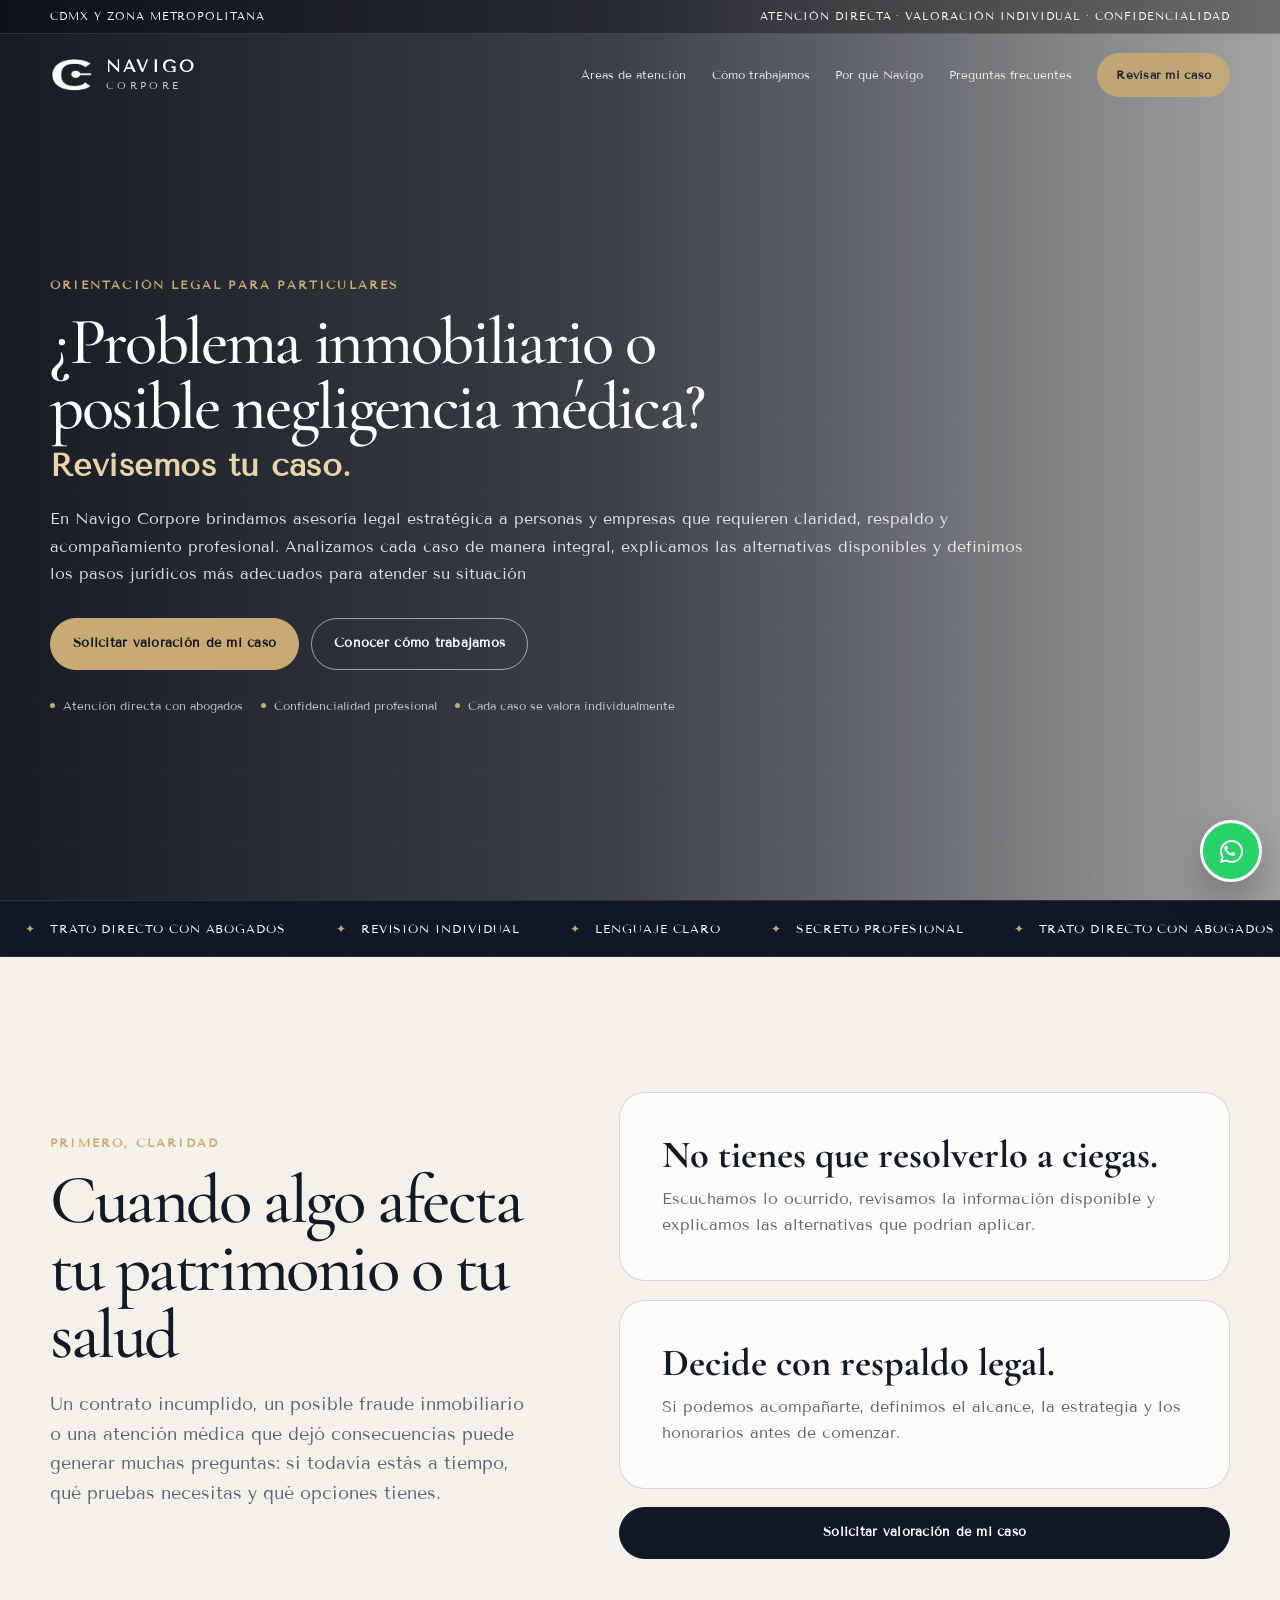
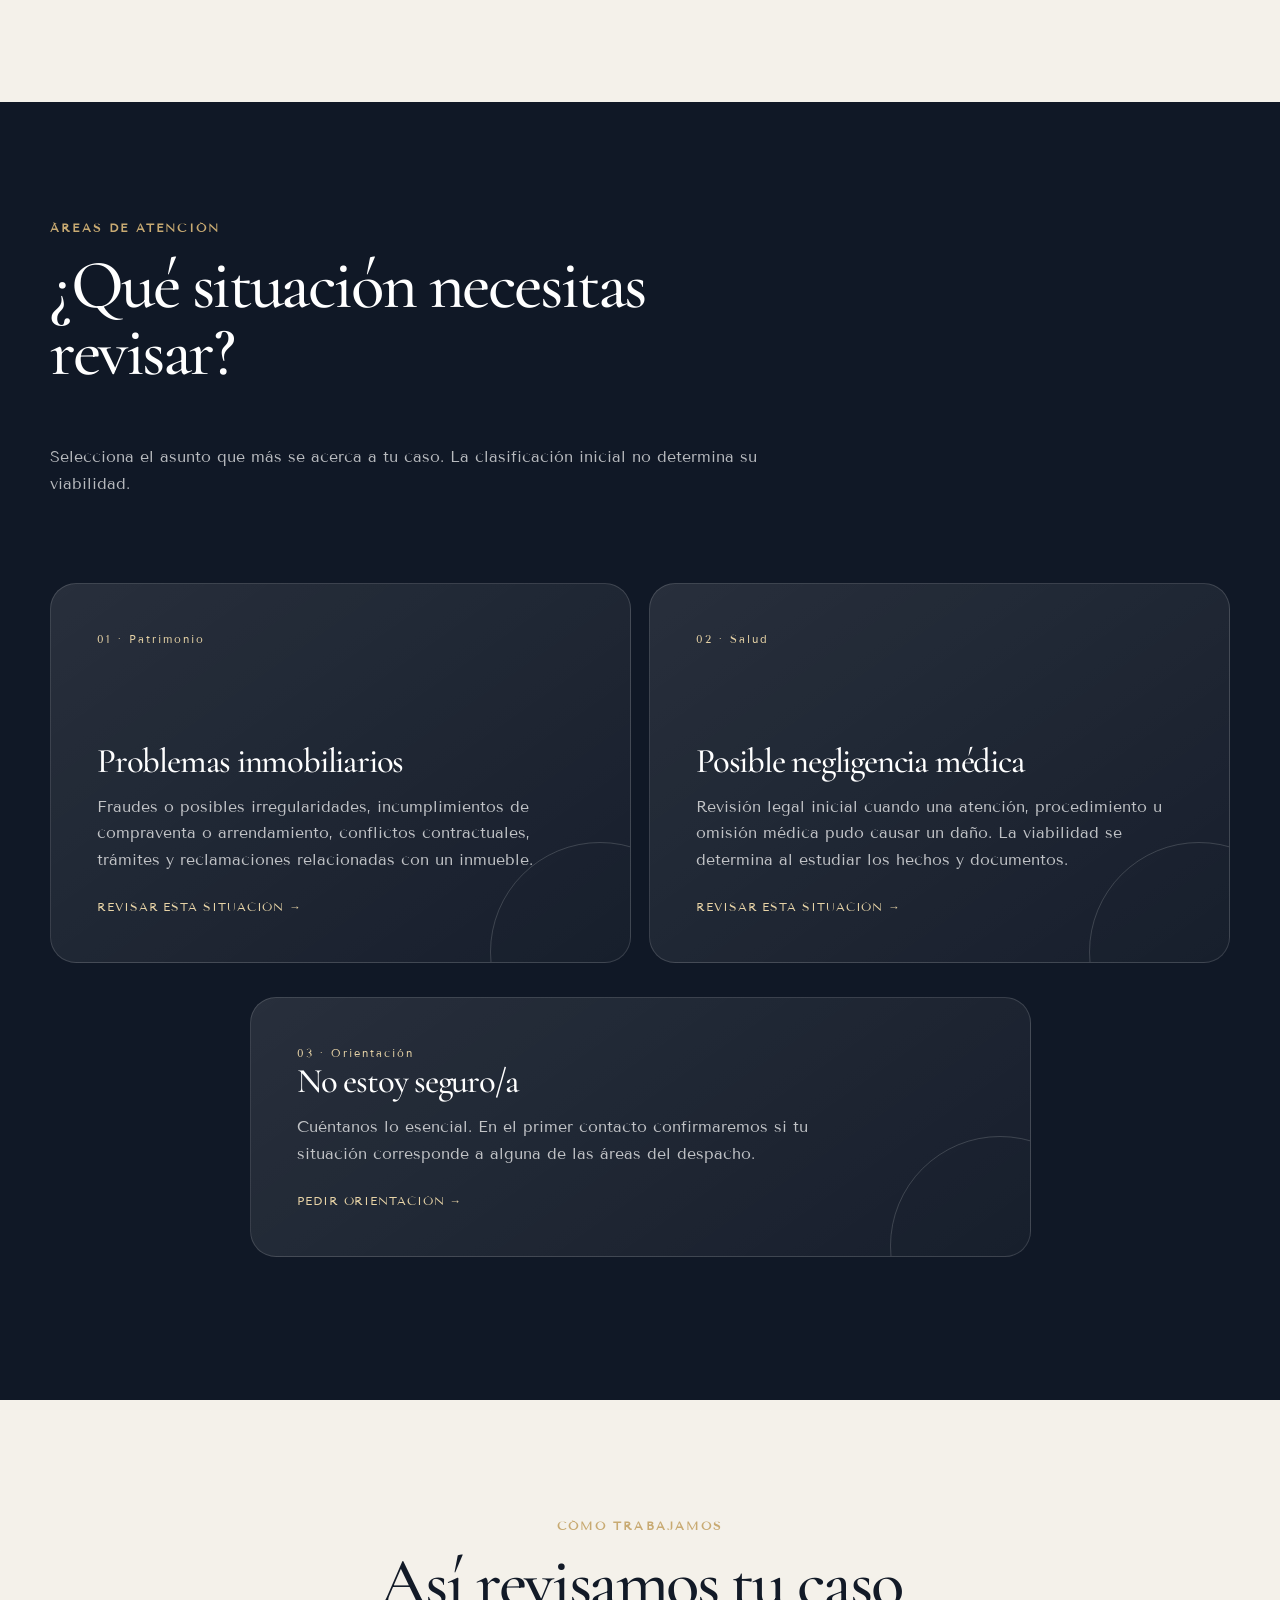
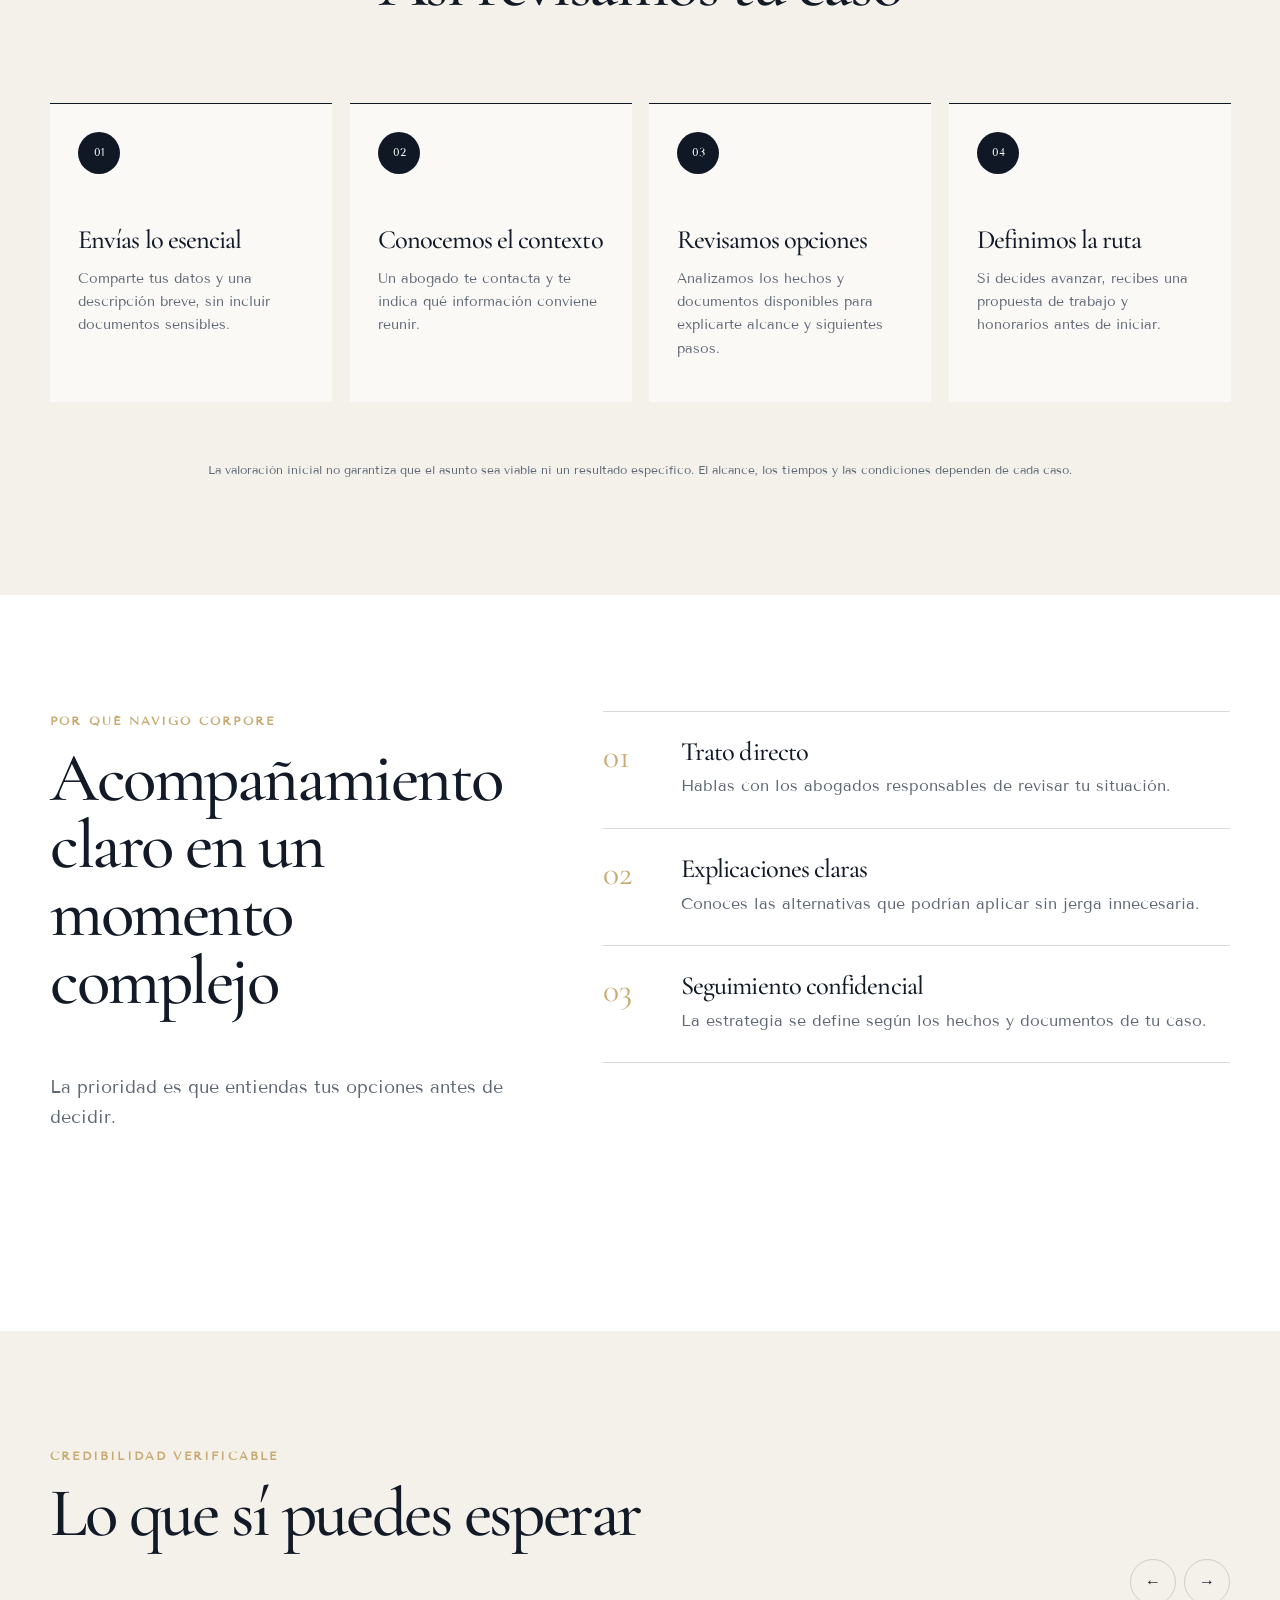
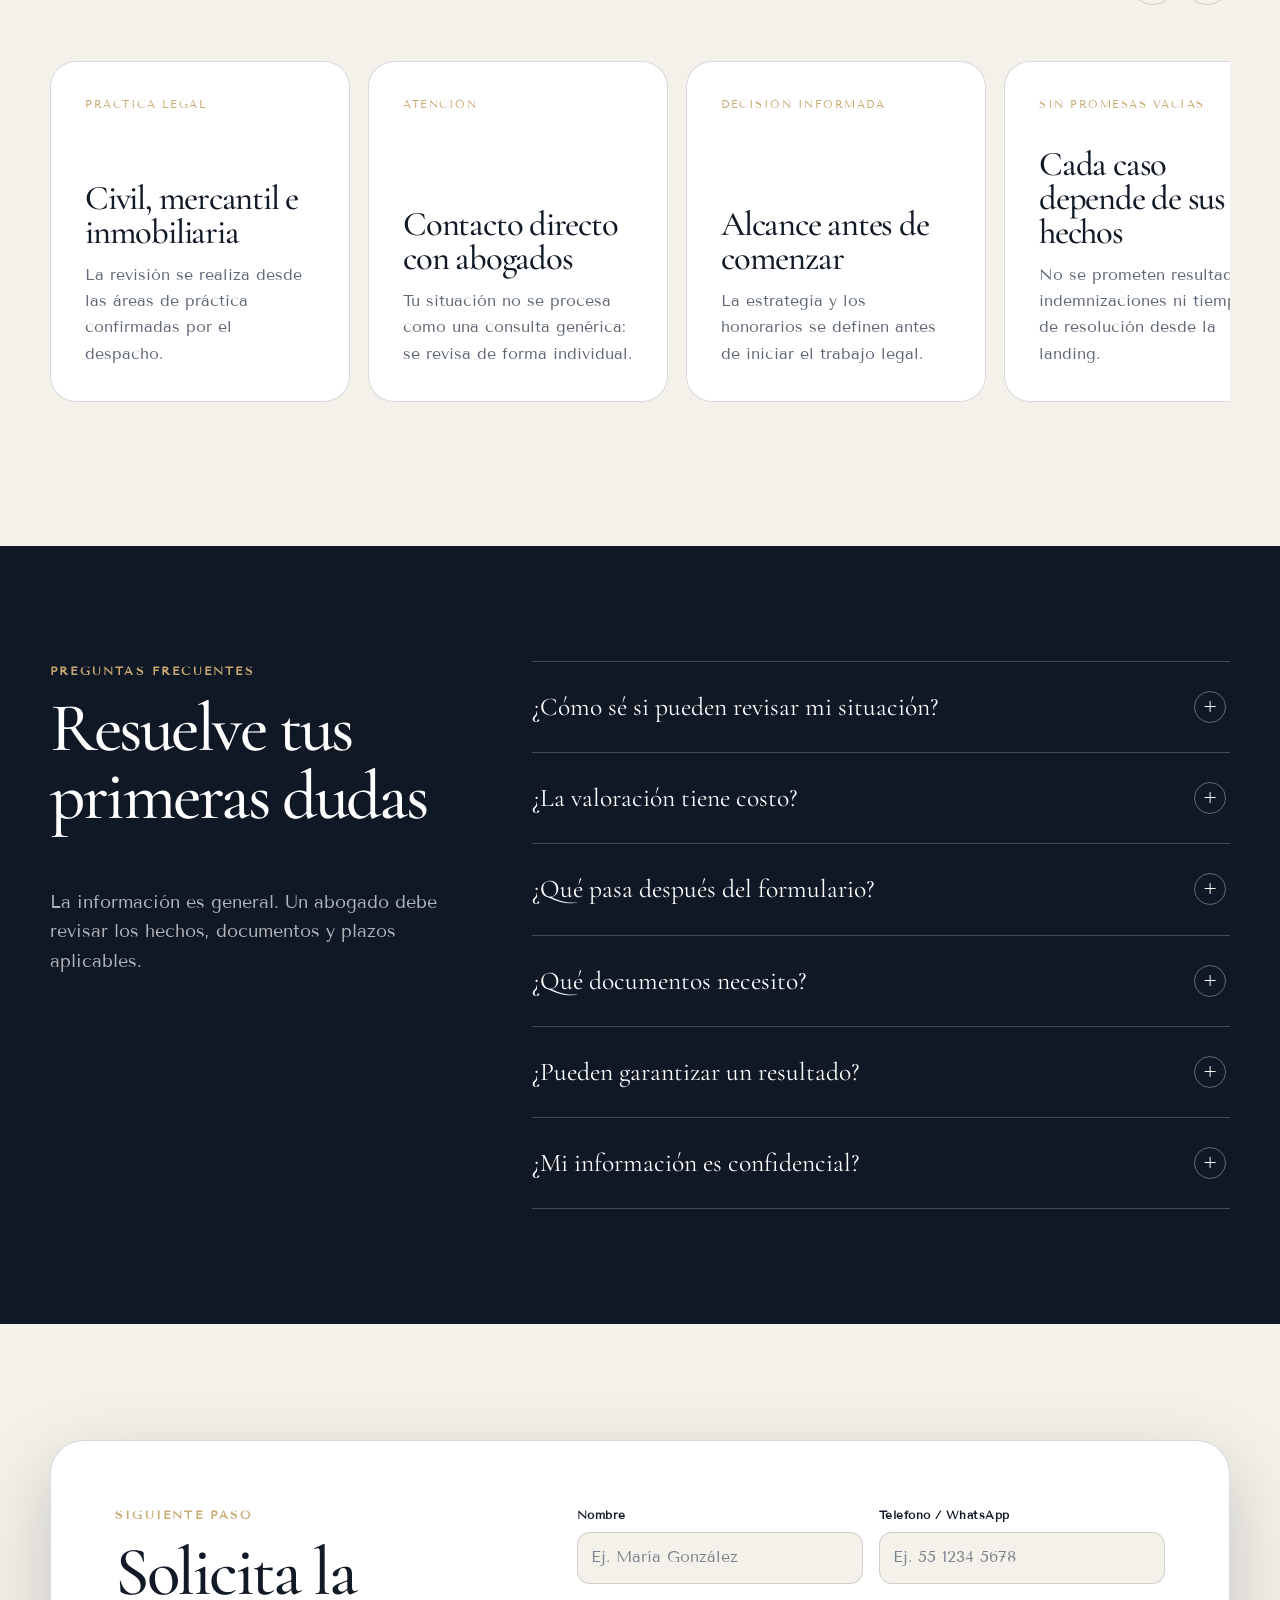
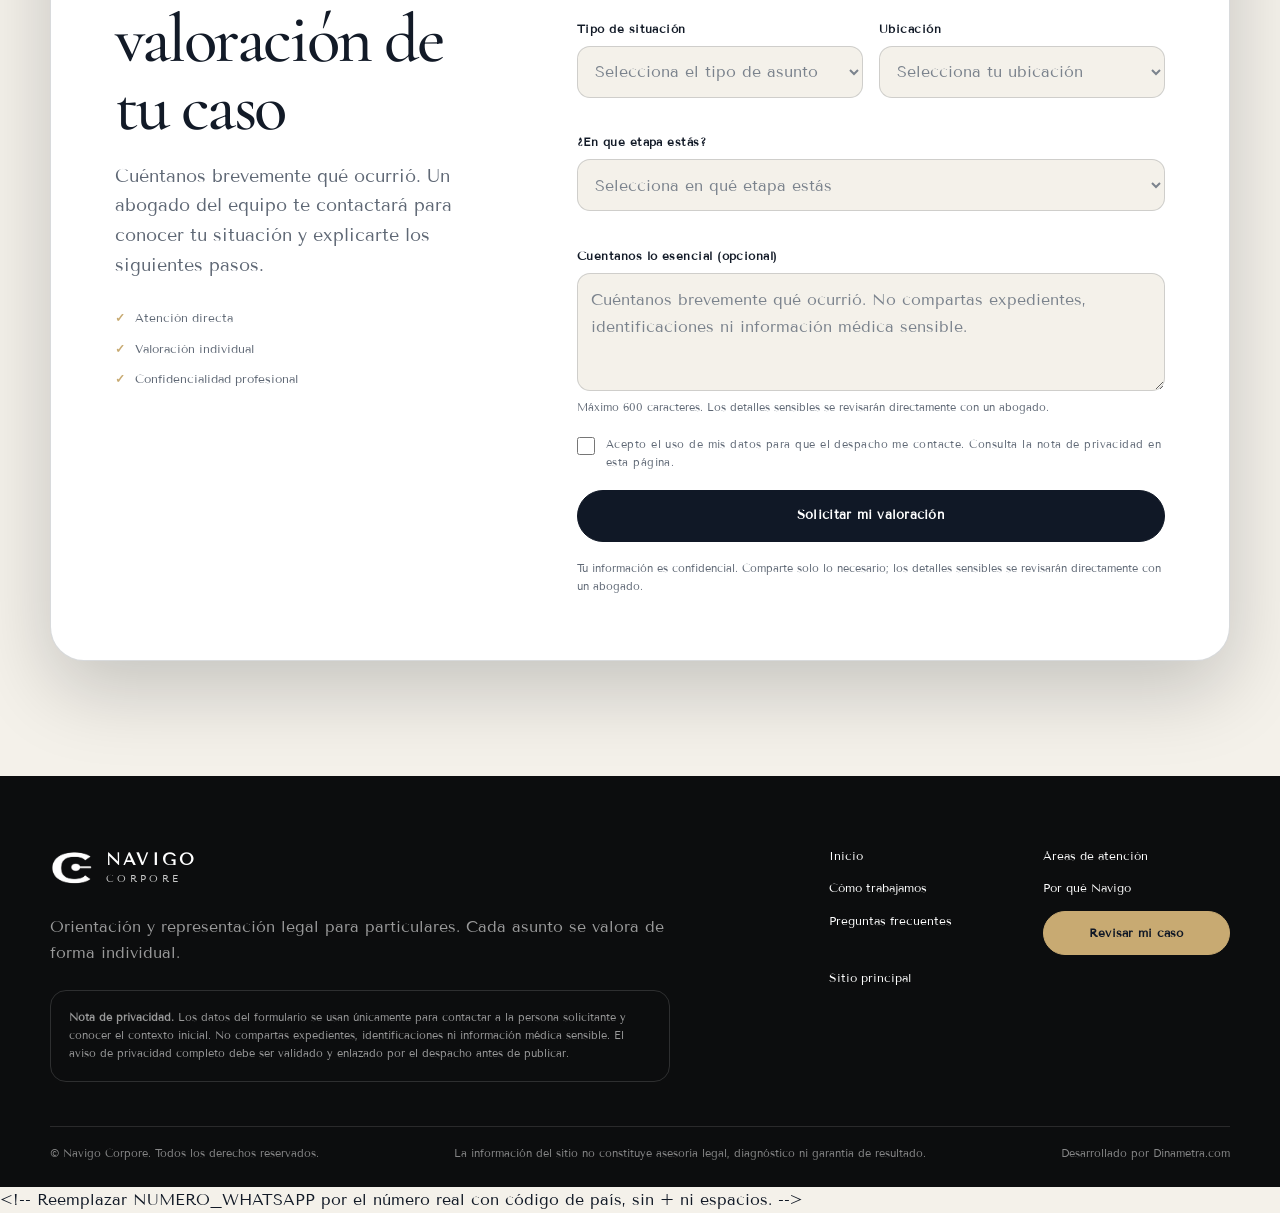
==== commit a1ed44bf: "Cambios" ====
--- a/index.html
+++ b/index.html
@@ -1,4 +1,5 @@
-<!doctype html>
+<!DOCTYPE html>
+
 <html lang="es-MX">
 <head>
 <meta charset="utf-8"/>
@@ -44,8 +45,8 @@
 <div class="shell hero-grid">
 <div class="hero-copy reveal">
 <p class="eyebrow">Orientación legal para particulares</p>
-<h1 data-dynamic-title="">¿Problema inmobiliario o posible negligencia médica? <em>Revisemos tu caso.</em></h1>
-<p class="hero-lead" data-dynamic-lead="">Cuéntanos qué ocurrió. Un abogado de Navigo Corpore revisará tu situación, te explicará tus opciones con claridad y te orientará sobre los siguientes pasos en CDMX y zona metropolitana.</p>
+<h1 data-dynamic-title=""><span class="hero-title-main">¿Problema inmobiliario o posible negligencia médica?</span><strong class="hero-title-accent">Revisemos tu caso.</strong></h1>
+<p class="hero-lead" data-dynamic-lead="">En Navigo Corpore brindamos asesoría legal estratégica a personas y empresas que requieren claridad, respaldo y acompañamiento profesional. Analizamos cada caso de manera integral, explicamos las alternativas disponibles y definimos los pasos jurídicos más adecuados para atender su situación</p>
 <div class="hero-actions">
 <a class="btn js-scroll-form" data-location="hero" href="#formulario">Solicitar valoración de mi caso</a>
 <a class="btn btn-ghost" href="#proceso">Conocer cómo trabajamos</a>
@@ -56,19 +57,7 @@
 <span>Cada caso se valora individualmente</span>
 </div>
 </div>
-<aside aria-label="Ruta de valoración" class="hero-card reveal float-card float-slow">
-<div class="hero-card-mark">
-<img alt="" height="42" src="assets/navigo-mark.png" width="42"/>
-</div>
-<p class="eyebrow">Una ruta clara</p>
-<h2>Del contexto al siguiente paso</h2>
-<div class="route-list">
-<span data-step="01">Escuchar lo ocurrido</span>
-<span data-step="02">Revisar la información</span>
-<span data-step="03">Explicar alternativas</span>
-<span data-step="04">Definir alcance y honorarios</span>
-</div>
-</aside>
+
 </div>
 </section>
 <div aria-label="Compromisos de atención" class="trust-marquee">
--- a/styles.css
+++ b/styles.css
@@ -1501,3 +1501,121 @@
     animation: none !important;
   }
 }
+
+/* ─────────────────────────────────────────────────────────────
+   AJUSTE HERO — versión Navigo Corpore
+   Mantiene alineación izquierda, reduce renglones y elimina
+   la tarjeta lateral "Del contexto al siguiente paso".
+   ───────────────────────────────────────────────────────────── */
+.hero {
+  align-items: center;
+  padding-top: calc(var(--header-h) + clamp(52px, 7vw, 96px));
+  padding-bottom: clamp(72px, 9vw, 120px);
+}
+
+.hero-grid {
+  display: block;
+  width: 100%;
+  max-width: 1180px;
+}
+
+.hero-copy {
+  width: min(100%, 1060px);
+  max-width: 1060px;
+  text-align: left;
+}
+
+.hero h1 {
+  width: min(100%, 1020px);
+  max-width: 1020px;
+  margin-bottom: 22px;
+  font-size: clamp(2.55rem, 5.2vw, 5.15rem);
+  line-height: .98;
+  letter-spacing: -.035em;
+  text-wrap: balance;
+}
+
+.hero-title-main {
+  display: block;
+}
+
+.hero-title-accent {
+  display: block;
+  margin-top: .28em;
+  color: var(--accent-2);
+  font-family: var(--sans);
+  font-size: .48em;
+  font-style: normal;
+  font-weight: 800;
+  line-height: 1.1;
+  letter-spacing: .015em;
+  text-transform: none;
+}
+
+.hero-lead {
+  width: min(100%, 980px);
+  max-width: 980px;
+  margin-bottom: 30px;
+  font-size: clamp(.98rem, 1.25vw, 1.12rem);
+  line-height: 1.72;
+}
+
+@media (max-width: 1080px) {
+  .hero-grid {
+    display: block;
+  }
+
+  .hero-copy {
+    width: min(100%, 920px);
+  }
+
+  .hero h1 {
+    width: min(100%, 880px);
+    max-width: 880px;
+    font-size: clamp(2.45rem, 7.2vw, 4.65rem);
+  }
+}
+
+@media (max-width: 680px) {
+  .hero {
+    padding-top: 122px;
+    padding-bottom: 70px;
+  }
+
+  .hero-grid {
+    display: block;
+  }
+
+  .hero h1 {
+    width: 100%;
+    max-width: 100%;
+    margin-bottom: 20px;
+    font-size: clamp(2.35rem, 11.5vw, 3.75rem);
+    line-height: 1;
+    text-wrap: balance;
+  }
+
+  .hero-title-accent {
+    margin-top: .34em;
+    font-size: .56em;
+    line-height: 1.15;
+  }
+
+  .hero-lead {
+    width: 100%;
+    max-width: 100%;
+    font-size: .96rem;
+    line-height: 1.65;
+  }
+}
+
+@media (max-width: 380px) {
+  .hero h1 {
+    font-size: clamp(2.18rem, 11.2vw, 3.2rem);
+  }
+
+  .hero-title-accent {
+    font-size: .58em;
+  }
+}
+
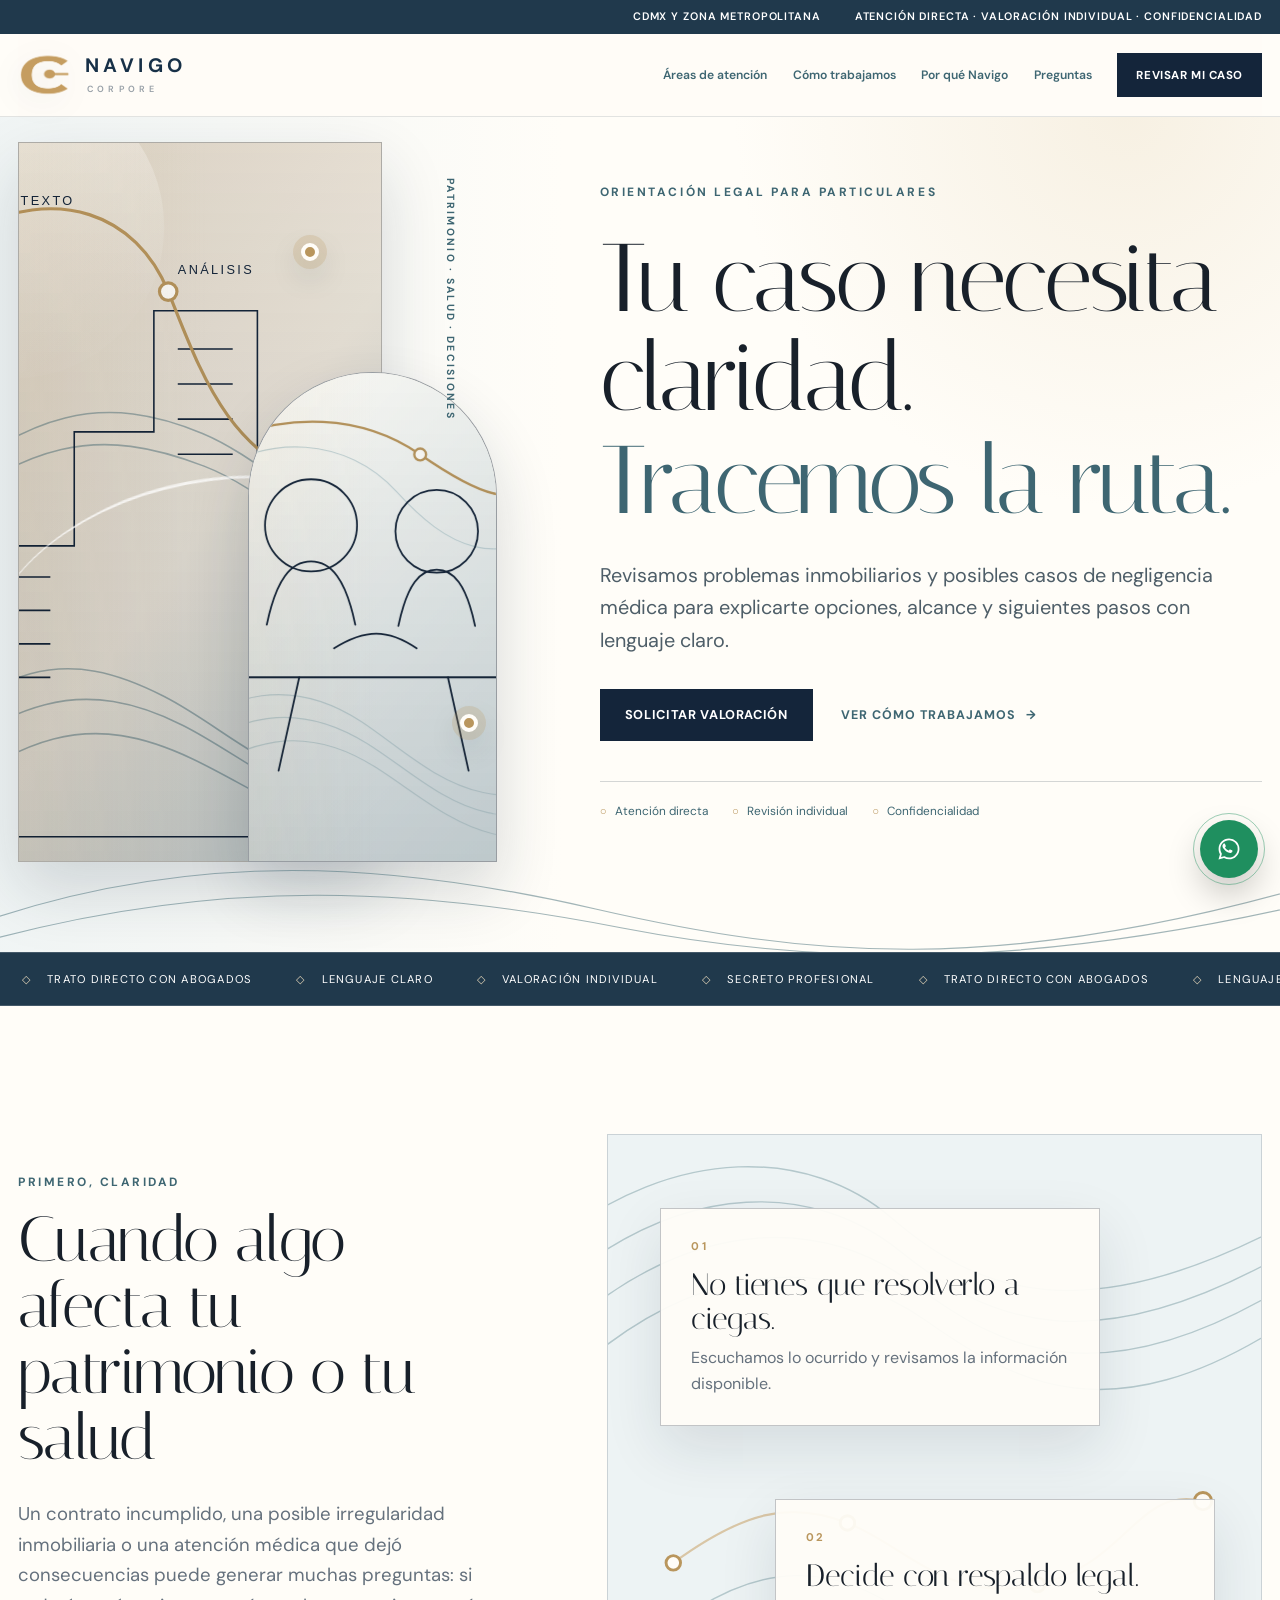
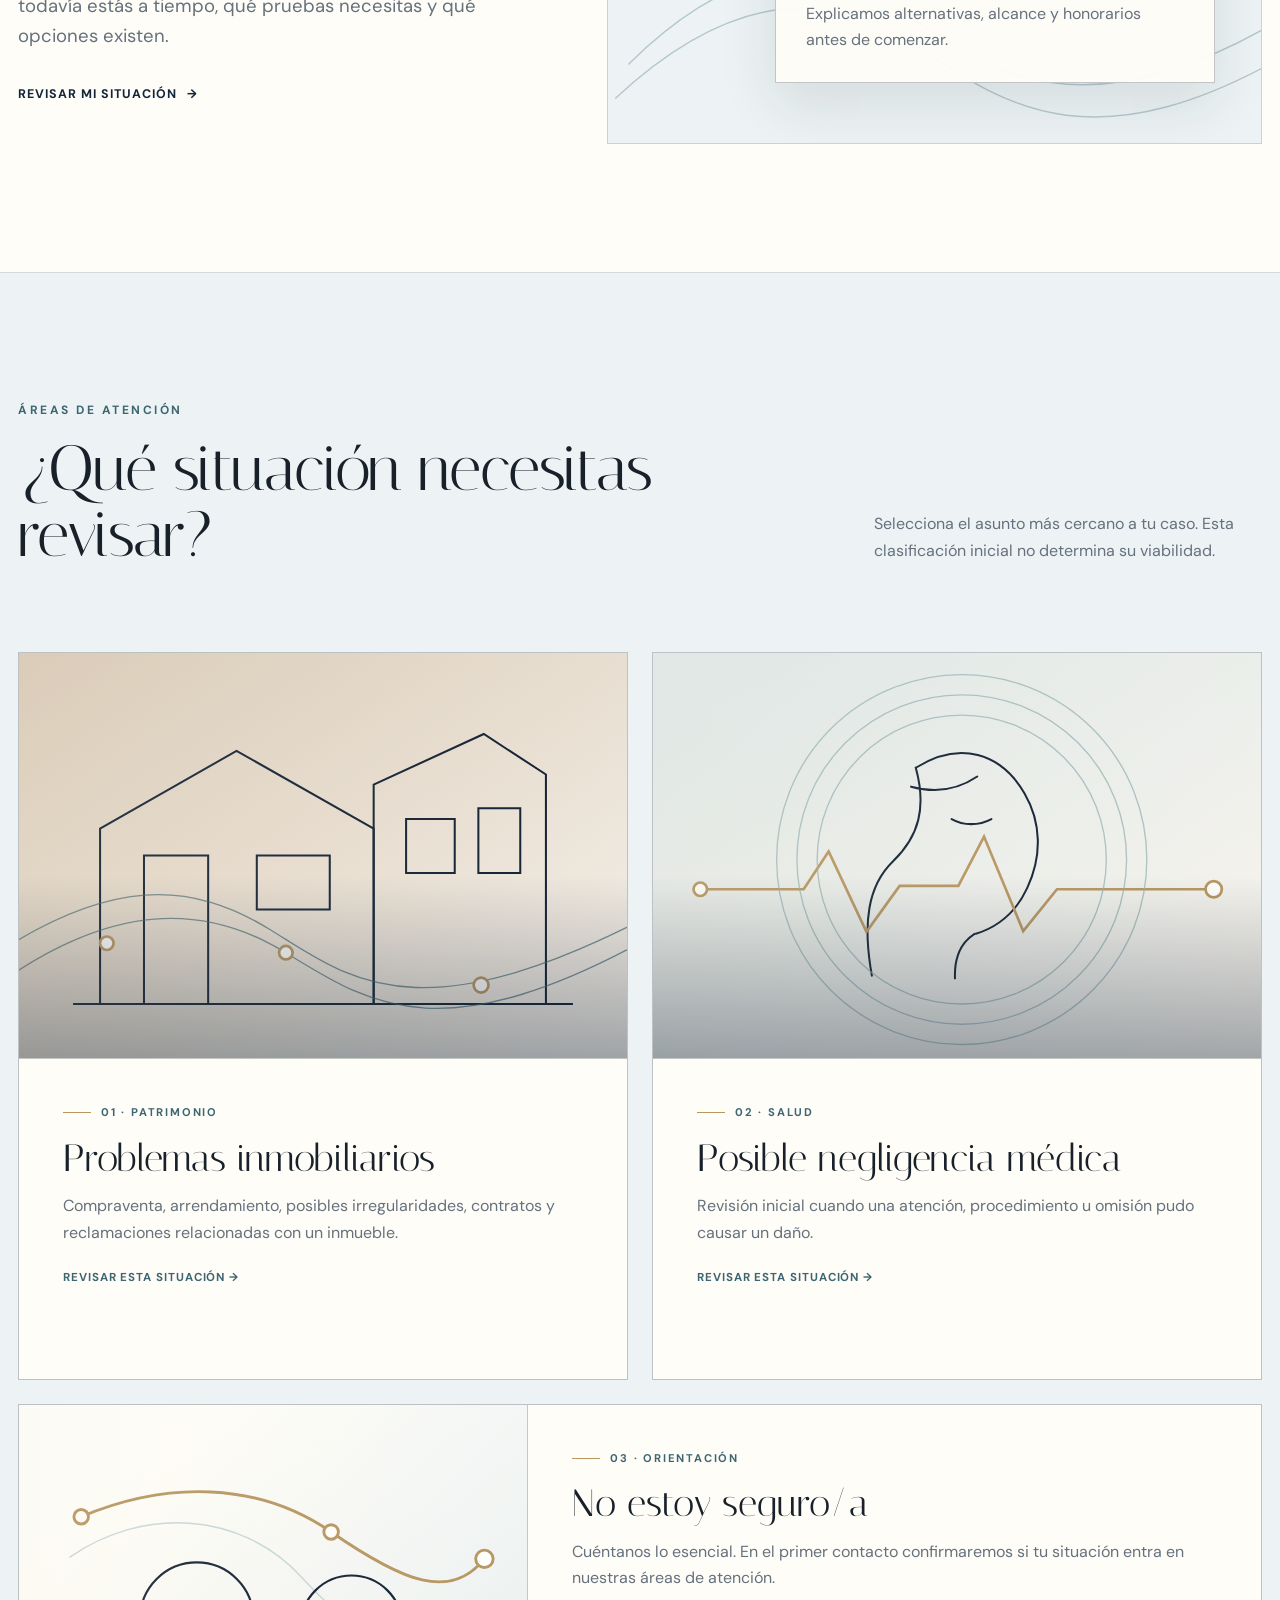
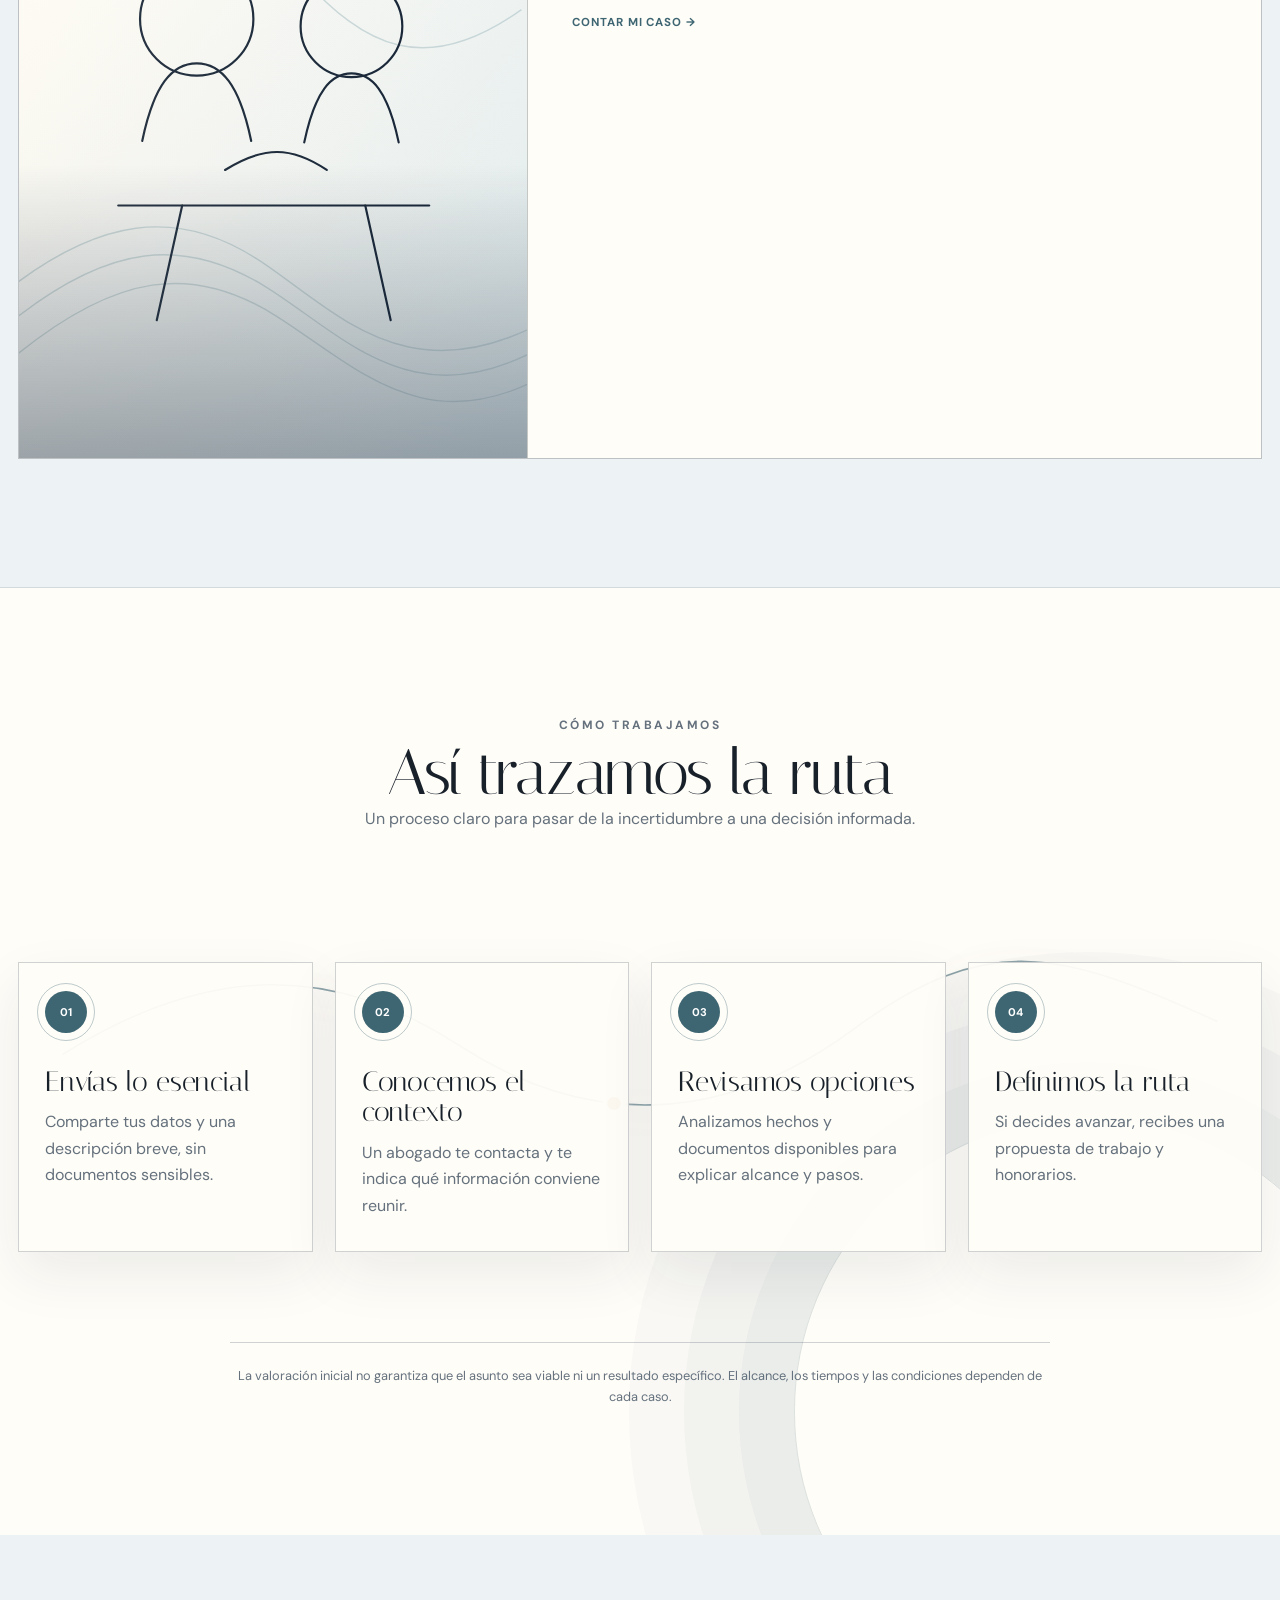
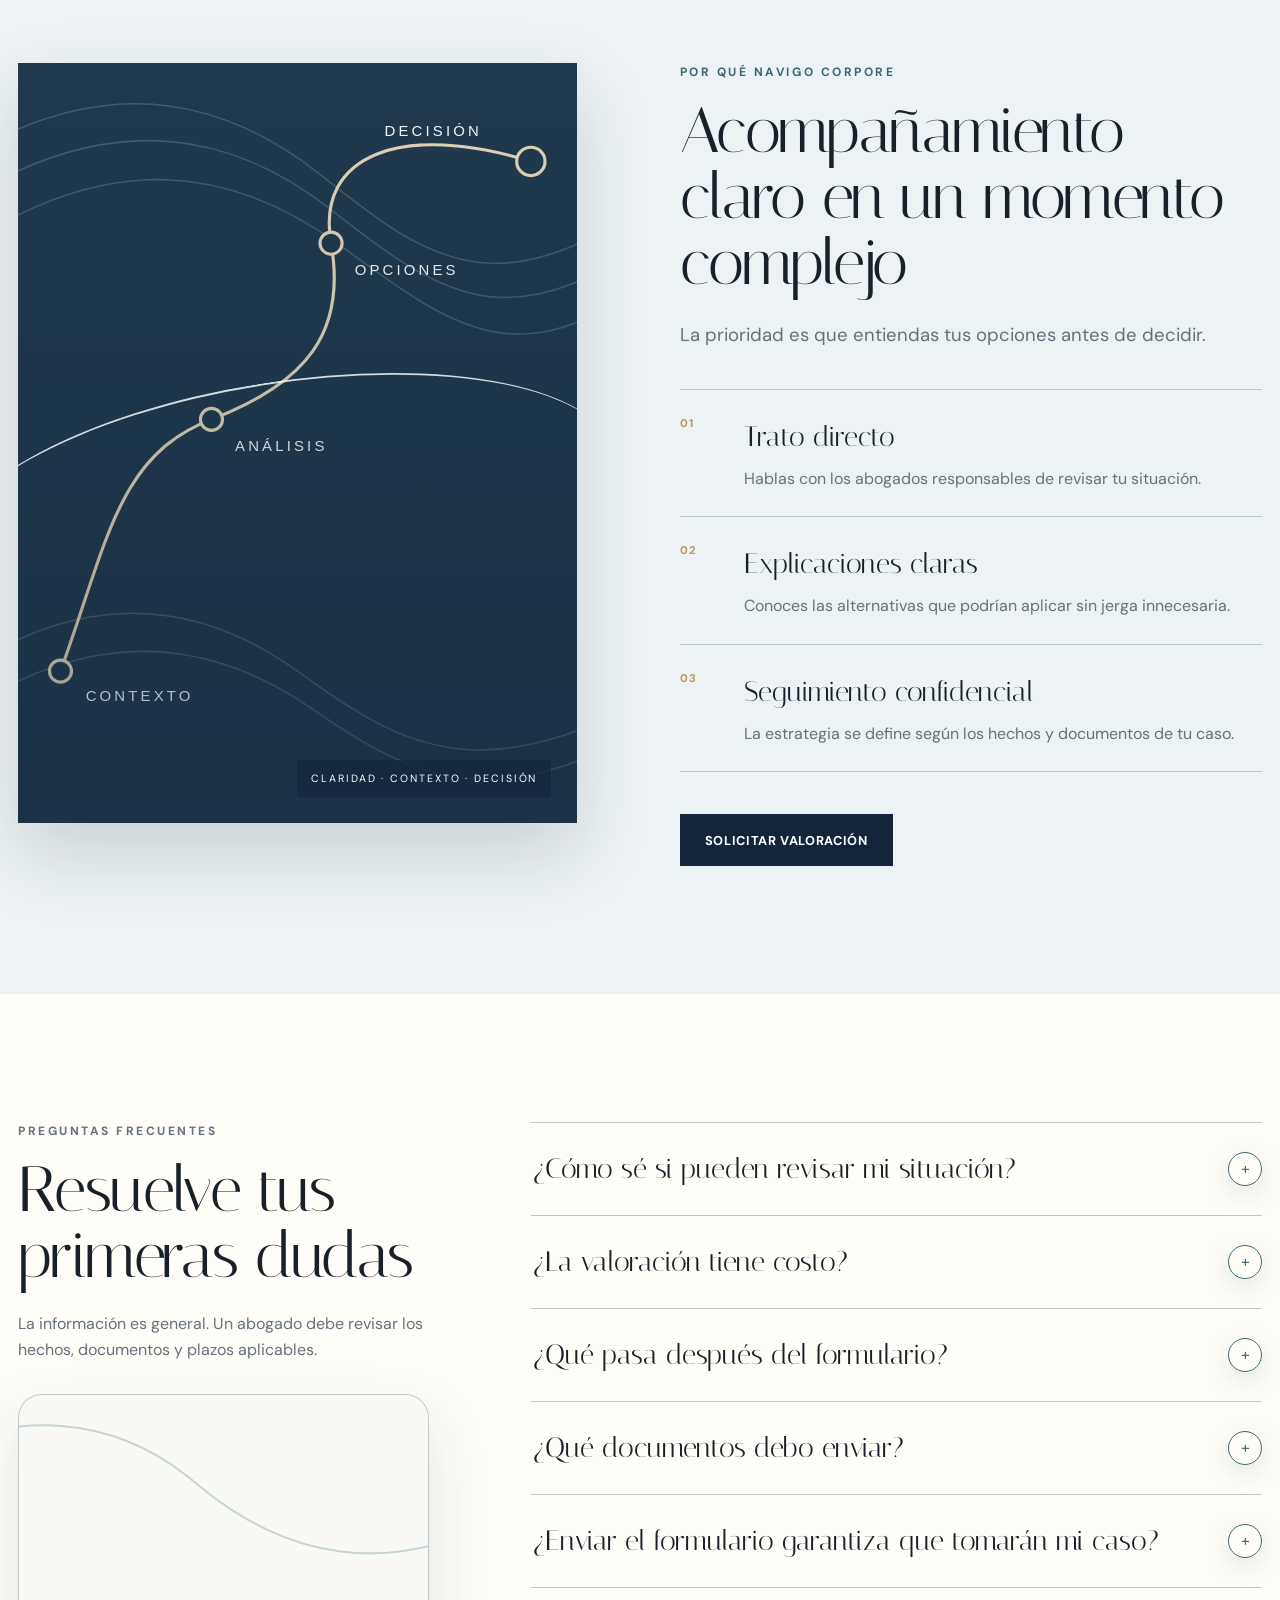
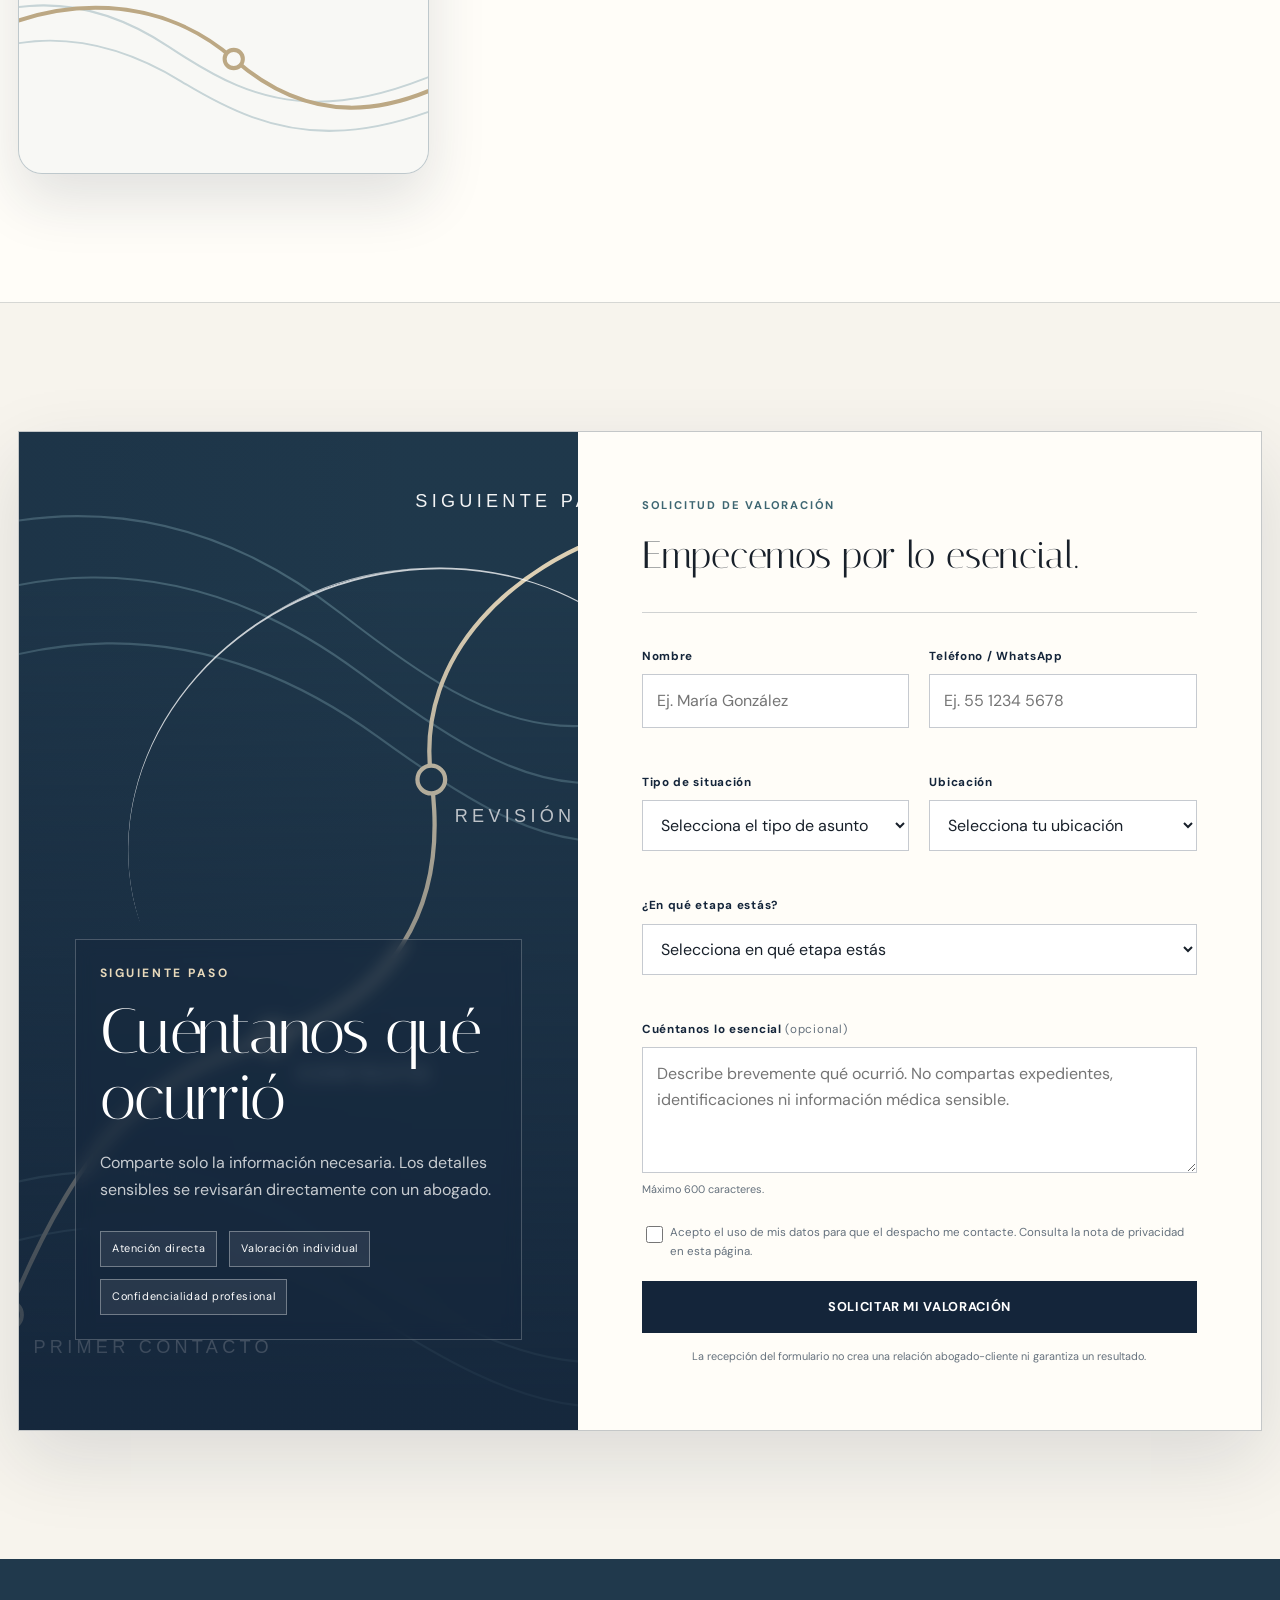
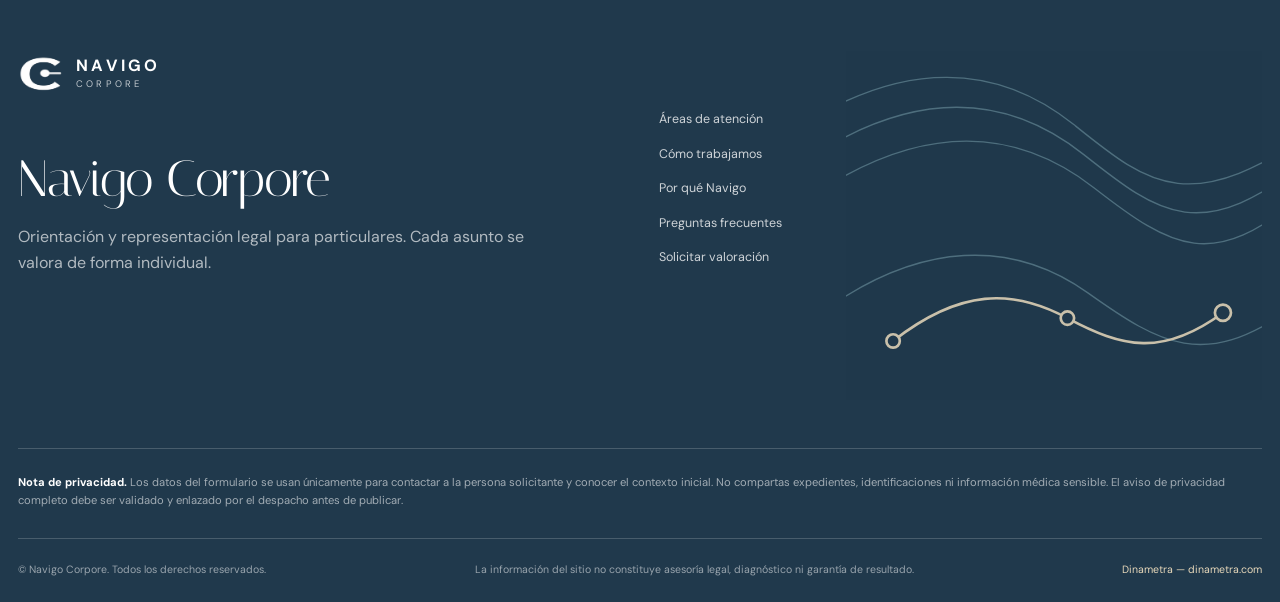
==== commit 55ac6e0b: "Test-landing-Navigo-Corpore" ====
--- a/index.html
+++ b/index.html
@@ -1,356 +1,520 @@
-<!DOCTYPE html>
-
+<!doctype html>
 <html lang="es-MX">
 <head>
-<meta charset="utf-8"/>
-<meta content="width=device-width, initial-scale=1, viewport-fit=cover" name="viewport"/>
-<title>Abogados para problemas inmobiliarios y negligencia médica en CDMX | Navigo Corpore</title>
-<meta content="¿Enfrentas un conflicto inmobiliario o una posible negligencia médica? Solicita una valoración clara y confidencial con Navigo Corpore en CDMX." name="description"/>
-<link href="https://navigocorpore.com/" rel="canonical"/>
-<link href="assets/navigo-mark.png" rel="icon"/>
-<link href="https://fonts.googleapis.com" rel="preconnect"/>
-<link crossorigin="" href="https://fonts.gstatic.com" rel="preconnect"/>
-<link href="https://fonts.googleapis.com/css2?family=Cormorant+Garamond:ital,wght@0,500;1,500&amp;family=Tenor+Sans&amp;display=swap" rel="stylesheet"/>
-<link href="styles.css" rel="stylesheet"/>
+  <meta charset="utf-8">
+  <meta name="viewport" content="width=device-width, initial-scale=1, viewport-fit=cover">
+  <title>Orientación legal para patrimonio y salud | Navigo Corpore</title>
+  <meta name="description" content="Solicita una valoración legal clara y confidencial para problemas inmobiliarios o posible negligencia médica en CDMX y zona metropolitana.">
+  <link rel="canonical" href="https://navigocorpore.com/">
+  <link rel="icon" href="assets/navigo-mark.png">
+  <link rel="preconnect" href="https://fonts.googleapis.com">
+  <link rel="preconnect" href="https://fonts.gstatic.com" crossorigin>
+  <link href="https://fonts.googleapis.com/css2?family=DM+Sans:wght@400;500;600;700&family=Italiana&display=swap" rel="stylesheet">
+  <link rel="stylesheet" href="styles.css?v=4.0.0">
 </head>
-<body data-brand="navigo" data-brand-name="Navigo Corpore" data-page="landing">
-<canvas aria-hidden="true" class="site-particles" id="siteParticles"></canvas>
-<a class="skip-link" href="#contenido">Saltar al contenido</a>
-<header class="site-header" id="siteHeader">
-<div class="utility-bar">
-<div class="utility-inner">
-<span>CDMX y zona metropolitana</span>
-<span>Atención directa · Valoración individual · Confidencialidad</span>
-</div>
-</div>
-<nav aria-label="Navegación principal" class="nav">
-<a aria-label="Navigo Corpore, inicio" class="brand brand-navigo" href="#inicio">
-<img alt="" height="44" src="assets/navigo-mark.png" width="44"/>
-<span><strong>NAVIGO</strong><small>CORPORE</small></span>
-</a>
-<button aria-controls="navLinks" aria-expanded="false" class="menu-toggle" id="menuToggle" type="button">
-<span></span><span></span><span></span><span class="sr-only">Abrir menú</span>
-</button>
-<div class="nav-links" id="navLinks">
-<a href="#areas">Áreas de atención</a>
-<a href="#proceso">Cómo trabajamos</a>
-<a href="#por-que">Por qué Navigo</a>
-<a href="#faq">Preguntas frecuentes</a>
-<a class="btn btn-small js-scroll-form" data-location="navbar" href="#formulario">Revisar mi caso</a>
-</div>
-</nav>
-</header>
-<main id="contenido">
-<section class="hero" id="inicio">
-<div class="shell hero-grid">
-<div class="hero-copy reveal">
-<p class="eyebrow">Orientación legal para particulares</p>
-<h1 data-dynamic-title=""><span class="hero-title-main">¿Problema inmobiliario o posible negligencia médica?</span><strong class="hero-title-accent">Revisemos tu caso.</strong></h1>
-<p class="hero-lead" data-dynamic-lead="">En Navigo Corpore brindamos asesoría legal estratégica a personas y empresas que requieren claridad, respaldo y acompañamiento profesional. Analizamos cada caso de manera integral, explicamos las alternativas disponibles y definimos los pasos jurídicos más adecuados para atender su situación</p>
-<div class="hero-actions">
-<a class="btn js-scroll-form" data-location="hero" href="#formulario">Solicitar valoración de mi caso</a>
-<a class="btn btn-ghost" href="#proceso">Conocer cómo trabajamos</a>
-</div>
-<div aria-label="Puntos de confianza" class="hero-proof">
-<span>Atención directa con abogados</span>
-<span>Confidencialidad profesional</span>
-<span>Cada caso se valora individualmente</span>
-</div>
-</div>
-
-</div>
-</section>
-<div aria-label="Compromisos de atención" class="trust-marquee">
-<div class="marquee-track">
-<div class="marquee-group">
-<span>Trato directo con abogados</span>
-<span>Revisión individual</span>
-<span>Lenguaje claro</span>
-<span>Secreto profesional</span>
-</div>
-<div aria-hidden="true" class="marquee-group">
-<span>Trato directo con abogados</span>
-<span>Revisión individual</span>
-<span>Lenguaje claro</span>
-<span>Secreto profesional</span>
-</div>
-</div>
-</div>
-<section class="section" id="contexto">
-<div class="shell context-grid">
-<div class="context-statement reveal">
-<p class="eyebrow">Primero, claridad</p>
-<h2>Cuando algo afecta tu patrimonio o tu salud</h2>
-<p class="lead">Un contrato incumplido, un posible fraude inmobiliario o una atención médica que dejó consecuencias puede generar muchas preguntas: si todavía estás a tiempo, qué pruebas necesitas y qué opciones tienes.</p>
-</div>
-<div class="insight-panel">
-<article class="insight-card reveal float-card float-a">
-<strong>No tienes que resolverlo a ciegas.</strong>
-<p>Escuchamos lo ocurrido, revisamos la información disponible y explicamos las alternativas que podrían aplicar.</p>
-</article>
-<article class="insight-card reveal float-card float-b">
-<strong>Decide con respaldo legal.</strong>
-<p>Si podemos acompañarte, definimos el alcance, la estrategia y los honorarios antes de comenzar.</p>
-</article>
-<a class="btn btn-dark reveal js-scroll-form" data-location="contexto" href="#formulario">Solicitar valoración de mi caso</a>
-</div>
-</div>
-</section>
-<section class="section services" id="areas">
-<div class="shell">
-<div class="section-head reveal">
-<p class="eyebrow">Áreas de atención</p>
-<h2>¿Qué situación necesitas revisar?</h2>
-<p>Selecciona el asunto que más se acerca a tu caso. La clasificación inicial no determina su viabilidad.</p>
-</div>
-<div class="services-grid">
-<button class="service-card reveal js-select-case float-card float-a" data-location="area-inmobiliaria" data-situation="Problema inmobiliario" type="button">
-<span class="service-index">01 · Patrimonio</span>
-<h3>Problemas inmobiliarios</h3>
-<p>Fraudes o posibles irregularidades, incumplimientos de compraventa o arrendamiento, conflictos contractuales, trámites y reclamaciones relacionadas con un inmueble.</p>
-<span class="service-link">Revisar esta situación →</span>
-</button>
-<button class="service-card reveal js-select-case float-card float-b" data-location="area-medica" data-situation="Posible negligencia médica" type="button">
-<span class="service-index">02 · Salud</span>
-<h3>Posible negligencia médica</h3>
-<p>Revisión legal inicial cuando una atención, procedimiento u omisión médica pudo causar un daño. La viabilidad se determina al estudiar los hechos y documentos.</p>
-<span class="service-link">Revisar esta situación →</span>
-</button>
-<button class="service-card reveal js-select-case float-card float-c service-card-wide" data-location="area-orientacion" data-situation="No estoy seguro/a" type="button">
-<span class="service-index">03 · Orientación</span>
-<h3>No estoy seguro/a</h3>
-<p>Cuéntanos lo esencial. En el primer contacto confirmaremos si tu situación corresponde a alguna de las áreas del despacho.</p>
-<span class="service-link">Pedir orientación →</span>
-</button>
-</div>
-</div>
-</section>
-<section class="section" id="proceso">
-<div class="shell">
-<div class="section-head center reveal">
-<p class="eyebrow">Cómo trabajamos</p>
-<h2>Así revisamos tu caso</h2>
-</div>
-<div class="process-grid">
-<article class="process-step reveal float-card float-a" data-step="01">
-<h3>Envías lo esencial</h3>
-<p>Comparte tus datos y una descripción breve, sin incluir documentos sensibles.</p>
-</article>
-<article class="process-step reveal float-card float-b" data-step="02">
-<h3>Conocemos el contexto</h3>
-<p>Un abogado te contacta y te indica qué información conviene reunir.</p>
-</article>
-<article class="process-step reveal float-card float-c" data-step="03">
-<h3>Revisamos opciones</h3>
-<p>Analizamos los hechos y documentos disponibles para explicarte alcance y siguientes pasos.</p>
-</article>
-<article class="process-step reveal float-card float-d" data-step="04">
-<h3>Definimos la ruta</h3>
-<p>Si decides avanzar, recibes una propuesta de trabajo y honorarios antes de iniciar.</p>
-</article>
-</div>
-<p class="process-disclaimer reveal">La valoración inicial no garantiza que el asunto sea viable ni un resultado específico. El alcance, los tiempos y las condiciones dependen de cada caso.</p>
-</div>
-</section>
-<section class="section why" id="por-que">
-<div class="shell why-grid">
-<div class="section-head reveal">
-<p class="eyebrow">Por qué Navigo Corpore</p>
-<h2>Acompañamiento claro en un momento complejo</h2>
-<p class="lead">La prioridad es que entiendas tus opciones antes de decidir.</p>
-</div>
-<div class="why-list">
-<article class="why-item reveal">
-<span class="why-number">01</span>
-<div><h3>Trato directo</h3><p>Hablas con los abogados responsables de revisar tu situación.</p></div>
-</article>
-<article class="why-item reveal">
-<span class="why-number">02</span>
-<div><h3>Explicaciones claras</h3><p>Conoces las alternativas que podrían aplicar sin jerga innecesaria.</p></div>
-</article>
-<article class="why-item reveal">
-<span class="why-number">03</span>
-<div><h3>Seguimiento confidencial</h3><p>La estrategia se define según los hechos y documentos de tu caso.</p></div>
-</article>
-</div>
-</div>
-</section>
-<section class="section proof-section" data-rail="">
-<div class="shell">
-<div class="proof-top">
-<div class="section-head reveal" style="margin-bottom:0">
-<p class="eyebrow">Credibilidad verificable</p>
-<h2>Lo que sí puedes esperar</h2>
-</div>
-<div aria-label="Controles del carrusel" class="rail-controls">
-<button aria-label="Anterior" class="rail-button" data-rail-prev="" type="button">←</button>
-<button aria-label="Siguiente" class="rail-button" data-rail-next="" type="button">→</button>
-</div>
-</div>
-<div class="proof-rail">
-<article class="proof-card float-card float-a">
-<span class="proof-label">Práctica legal</span>
-<h3>Civil, mercantil e inmobiliaria</h3>
-<p>La revisión se realiza desde las áreas de práctica confirmadas por el despacho.</p>
-</article>
-<article class="proof-card float-card float-b">
-<span class="proof-label">Atención</span>
-<h3>Contacto directo con abogados</h3>
-<p>Tu situación no se procesa como una consulta genérica: se revisa de forma individual.</p>
-</article>
-<article class="proof-card float-card float-c">
-<span class="proof-label">Decisión informada</span>
-<h3>Alcance antes de comenzar</h3>
-<p>La estrategia y los honorarios se definen antes de iniciar el trabajo legal.</p>
-</article>
-<article class="proof-card float-card float-d">
-<span class="proof-label">Sin promesas vacías</span>
-<h3>Cada caso depende de sus hechos</h3>
-<p>No se prometen resultados, indemnizaciones ni tiempos de resolución desde la landing.</p>
-</article>
-</div>
-</div>
-</section>
-<section class="section faq" id="faq">
-<div class="shell faq-grid">
-<div class="section-head reveal">
-<p class="eyebrow">Preguntas frecuentes</p>
-<h2>Resuelve tus primeras dudas</h2>
-<p class="lead">La información es general. Un abogado debe revisar los hechos, documentos y plazos aplicables.</p>
-</div>
-<div class="faq-list">
-<article class="faq-item reveal">
-<button aria-expanded="false" type="button"><span>¿Cómo sé si pueden revisar mi situación?</span><span aria-hidden="true" class="faq-icon">+</span></button>
-<div class="faq-answer"><div><p>Atendemos principalmente problemas inmobiliarios y posibles casos de negligencia médica en CDMX y zona metropolitana. En el primer contacto confirmamos si el asunto entra en nuestras áreas.</p></div></div>
-</article><article class="faq-item reveal">
-<button aria-expanded="false" type="button"><span>¿La valoración tiene costo?</span><span aria-hidden="true" class="faq-icon">+</span></button>
-<div class="faq-answer"><div><p>El costo y el alcance se confirman antes de comenzar. Si la revisión documental extensa genera honorarios, se te informará previamente.</p></div></div>
-</article><article class="faq-item reveal">
-<button aria-expanded="false" type="button"><span>¿Qué pasa después del formulario?</span><span aria-hidden="true" class="faq-icon">+</span></button>
-<div class="faq-answer"><div><p>Un abogado te contacta para conocer el contexto, indicarte qué documentos podrían ser útiles y explicarte cómo puede continuar la revisión.</p></div></div>
-</article><article class="faq-item reveal">
-<button aria-expanded="false" type="button"><span>¿Qué documentos necesito?</span><span aria-hidden="true" class="faq-icon">+</span></button>
-<div class="faq-answer"><div><p>Depende del asunto. Pueden ser contratos, comprobantes, comunicaciones, escrituras, estudios o expedientes. No envíes información sensible hasta recibir instrucciones del abogado.</p></div></div>
-</article><article class="faq-item reveal">
-<button aria-expanded="false" type="button"><span>¿Pueden garantizar un resultado?</span><span aria-hidden="true" class="faq-icon">+</span></button>
-<div class="faq-answer"><div><p>No. Ningún resultado puede garantizarse. La estrategia y la viabilidad se determinan después de revisar los hechos, documentos y plazos aplicables.</p></div></div>
-</article><article class="faq-item reveal">
-<button aria-expanded="false" type="button"><span>¿Mi información es confidencial?</span><span aria-hidden="true" class="faq-icon">+</span></button>
-<div class="faq-answer"><div><p>Sí. La información compartida se trata de forma confidencial y está protegida por el secreto profesional.</p></div></div>
-</article>
-</div>
-</div>
-</section>
-<section class="section form-section" id="formulario">
-<div class="shell form-shell">
-<div class="form-copy reveal">
-<p class="eyebrow">Siguiente paso</p>
-<h2>Solicita la valoración de tu caso</h2>
-<p class="lead">Cuéntanos brevemente qué ocurrió. Un abogado del equipo te contactará para conocer tu situación y explicarte los siguientes pasos.</p>
-<div class="form-microproof">
-<span>Atención directa</span>
-<span>Valoración individual</span>
-<span>Confidencialidad profesional</span>
-</div>
-</div>
-<div class="reveal">
-<form class="lead-form" data-thanks="gracias.html" id="leadForm" novalidate="">
-<div class="form-grid">
-<div class="field">
-<label for="leadForm-nombre">Nombre</label>
-<input autocomplete="name" id="leadForm-nombre" name="nombre" placeholder="Ej. María González" required=""/>
-<span aria-live="polite" class="field-error"></span></div>
-<div class="field">
-<label for="leadForm-telefono">Teléfono / WhatsApp</label>
-<input autocomplete="tel" id="leadForm-telefono" name="telefono" placeholder="Ej. 55 1234 5678" required="" type="tel"/>
-<span aria-live="polite" class="field-error"></span></div>
-<div class="field">
-<label for="leadForm-situacion">Tipo de situación</label>
-<select id="leadForm-situacion" name="situacion" required="">
-<option disabled="" selected="" value="">Selecciona el tipo de asunto</option>
-<option>Problema inmobiliario</option>
-<option>Posible negligencia médica</option>
-<option>No estoy seguro/a</option>
-</select>
-<span aria-live="polite" class="field-error"></span></div>
-<div class="field">
-<label for="leadForm-ubicacion">Ubicación</label>
-<select id="leadForm-ubicacion" name="ubicacion" required="">
-<option disabled="" selected="" value="">Selecciona tu ubicación</option>
-<option>CDMX</option>
-<option>Estado de México / zona metropolitana</option>
-<option>Otra</option>
-</select>
-<span aria-live="polite" class="field-error"></span></div>
-<div class="field full">
-<label for="leadForm-etapa">¿En qué etapa estás?</label>
-<select id="leadForm-etapa" name="etapa" required="">
-<option disabled="" selected="" value="">Selecciona en qué etapa estás</option>
-<option>Apenas busco orientación</option>
-<option>Ya tengo documentos o evidencia</option>
-<option>Ya inicié un proceso</option>
-<option>Es urgente por un plazo</option>
-<option>Otro</option>
-</select>
-<span aria-live="polite" class="field-error"></span></div>
-<div class="field full">
-<label for="leadForm-resumen">Cuéntanos lo esencial <span aria-hidden="true">(opcional)</span></label>
-<textarea id="leadForm-resumen" maxlength="600" name="resumen" placeholder="Cuéntanos brevemente qué ocurrió. No compartas expedientes, identificaciones ni información médica sensible."></textarea>
-<span class="field-helper">Máximo 600 caracteres. Los detalles sensibles se revisarán directamente con un abogado.</span></div>
-</div>
-<input name="marca" type="hidden" value="Navigo Corpore"/>
-<input name="utm_source" type="hidden"/>
-<input name="utm_medium" type="hidden"/>
-<input name="utm_campaign" type="hidden"/>
-<input name="utm_content" type="hidden"/>
-<input name="utm_term" type="hidden"/>
-<label class="checkbox">
-<input name="consentimiento" required="" type="checkbox" value="Aceptado"/>
-<span>Acepto el uso de mis datos para que el despacho me contacte. Consulta la nota de privacidad en esta página.</span>
-</label>
-<button class="btn btn-dark btn-full" id="submitButton" type="submit"><span class="submit-label">Solicitar mi valoración</span><span class="submit-loading" hidden="">Enviando…</span></button>
-<p class="form-note">Tu información es confidencial. Comparte solo lo necesario; los detalles sensibles se revisarán directamente con un abogado.</p>
-</form>
-</div>
-</div>
-</section>
-</main>
-<footer class="site-footer">
-<div class="shell footer-main">
-<div class="footer-brand">
-<a aria-label="Navigo Corpore, inicio" class="brand brand-navigo" href="#inicio">
-<img alt="" height="44" src="assets/navigo-mark.png" width="44"/>
-<span><strong>NAVIGO</strong><small>CORPORE</small></span>
-</a>
-<p>Orientación y representación legal para particulares. Cada asunto se valora de forma individual.</p>
-<div class="privacy-note" id="privacidad">
-<strong>Nota de privacidad.</strong> Los datos del formulario se usan únicamente para contactar a la persona solicitante y conocer el contexto inicial. No compartas expedientes, identificaciones ni información médica sensible. El aviso de privacidad completo debe ser validado y enlazado por el despacho antes de publicar.
-        </div>
-</div>
-<nav aria-label="Navegación del pie" class="footer-links">
-<a href="#inicio">Inicio</a>
-<a href="#areas">Áreas de atención</a>
-<a href="#proceso">Cómo trabajamos</a>
-<a href="#por-que">Por qué Navigo</a>
-<a href="#faq">Preguntas frecuentes</a>
-<a class="btn btn-small js-scroll-form" data-location="footer" href="#formulario">Revisar mi caso</a>
-<a href="https://navigocorpore.com/" rel="noopener" target="_blank">Sitio principal</a>
-</nav>
-</div>
-<div class="shell footer-bottom">
-<span>© Navigo Corpore. Todos los derechos reservados.</span>
-<span>La información del sitio no constituye asesoría legal, diagnóstico ni garantía de resultado.</span>
-<a href="https://dinametra.com/" rel="noopener" target="_blank">Desarrollado por Dinametra.com</a>
-</div>
-</footer>
-
-
-
-  &lt;!-- Reemplazar NUMERO_WHATSAPP por el número real con código de país, sin + ni espacios. --&gt;
-  <a aria-label="Hablar por WhatsApp" class="whatsapp-fab" data-tooltip="Hablar por WhatsApp" href="https://wa.me/NUMERO_WHATSAPP?text=Hola%2C%20quiero%20solicitar%20orientaci%C3%B3n%20sobre%20mi%20caso." rel="noopener" target="_blank">
-<svg aria-hidden="true" viewbox="0 0 32 32">
-<path d="M19.11 17.24c-.26-.13-1.53-.75-1.77-.84-.24-.09-.41-.13-.59.13-.17.26-.68.84-.83 1.01-.15.17-.31.2-.57.07-.26-.13-1.1-.41-2.09-1.29-.77-.69-1.29-1.54-1.44-1.8-.15-.26-.02-.4.11-.53.12-.12.26-.31.39-.46.13-.15.17-.26.26-.44.09-.17.04-.33-.02-.46-.07-.13-.59-1.42-.81-1.94-.21-.51-.43-.44-.59-.45h-.5c-.17 0-.46.07-.7.33-.24.26-.92.9-.92 2.2s.94 2.55 1.07 2.73c.13.17 1.86 2.84 4.5 3.98.63.27 1.12.44 1.5.56.63.2 1.2.17 1.65.1.5-.07 1.53-.63 1.75-1.23.22-.61.22-1.13.15-1.23-.07-.11-.24-.17-.5-.3zM16.03 4.8c-6.14 0-11.13 4.98-11.13 11.12 0 1.96.51 3.88 1.47 5.56L4.8 27.2l5.86-1.54a11.08 11.08 0 0 0 5.36 1.36h.01c6.13 0 11.12-4.99 11.12-11.12 0-2.97-1.16-5.77-3.26-7.87a11.06 11.06 0 0 0-7.86-3.23zm0 20.34h-.01a9.22 9.22 0 0 1-4.7-1.29l-.34-.2-3.48.91.93-3.39-.22-.35a9.23 9.23 0 0 1-1.42-4.91c0-5.09 4.15-9.23 9.25-9.23 2.47 0 4.79.96 6.54 2.71a9.19 9.19 0 0 1 2.71 6.53c-.01 5.09-4.16 9.23-9.26 9.23z"></path>
-</svg>
-</a><script src="script.js"></script>
+<body data-page="landing" data-brand="navigo">
+  <a class="skip-link" href="#contenido">Saltar al contenido</a>
+
+  <header class="site-header" id="siteHeader">
+    <div class="utility-bar">
+      <div class="shell utility-inner">
+        <span>CDMX y zona metropolitana</span>
+        <span>Atención directa · Valoración individual · Confidencialidad</span>
+      </div>
+    </div>
+
+    <nav class="nav shell" aria-label="Navegación principal">
+      <a class="brand brand-full brand-official" href="#inicio" aria-label="Navigo Corpore, inicio">
+        <img class="brand-symbol" src="assets/navigo-mark-gold.png" alt="" width="64" height="64">
+        <span class="brand-wordmark" aria-hidden="true">
+          <strong>NAVIGO</strong>
+          <small>CORPORE</small>
+        </span>
+      </a>
+
+      <button class="menu-toggle" id="menuToggle" aria-expanded="false" aria-controls="navLinks" type="button">
+        <span></span><span></span><span></span><span class="sr-only">Abrir menú</span>
+      </button>
+
+      <div class="nav-links" id="navLinks">
+        <a href="#areas">Áreas de atención</a>
+        <a href="#proceso">Cómo trabajamos</a>
+        <a href="#por-que">Por qué Navigo</a>
+        <a href="#faq">Preguntas</a>
+        <a class="btn btn-small js-scroll-form" data-location="navbar" href="#formulario">Revisar mi caso</a>
+      </div>
+    </nav>
+  </header>
+
+  <main id="contenido">
+    <section class="hero" id="inicio">
+      <div class="hero-stage shell">
+        <div class="hero-visual reveal" aria-label="Acompañamiento legal directo y humano">
+          <div class="hero-panel hero-panel-tall float-mask">
+            <img
+              src="https://images.unsplash.com/photo-1521791055366-0d553872125f?auto=format&fit=crop&w=1200&q=88"
+              alt="Profesionales conversando durante una asesoría"
+              width="1200" height="1600"
+              fetchpriority="high"
+              onerror="this.onerror=null;this.src='assets/hero-routes.svg';">
+            <span class="photo-wash"></span>
+            <span class="route-overlay route-overlay-a" aria-hidden="true"></span>
+          </div>
+          <div class="hero-arch float-mask">
+            <img
+              src="https://images.unsplash.com/photo-1556761175-b413da4baf72?auto=format&fit=crop&w=900&q=88"
+              alt="Reunión de trabajo para revisar una situación"
+              width="900" height="1200"
+              fetchpriority="high"
+              onerror="this.onerror=null;this.src='assets/consultation-lines.svg';">
+            <span class="photo-wash"></span>
+          </div>
+          <span class="hero-orbit hero-orbit-a" aria-hidden="true"></span>
+          <span class="hero-orbit hero-orbit-b" aria-hidden="true"></span>
+          <div class="hero-route-label">PATRIMONIO · SALUD · DECISIONES</div>
+        </div>
+
+        <div class="hero-copy reveal">
+          <p class="eyebrow">Orientación legal para particulares</p>
+          <h1 data-dynamic-title>
+            <span class="hero-title-main">Tu caso necesita claridad.</span>
+            <strong class="hero-title-accent">Tracemos la ruta.</strong>
+          </h1>
+          <p class="hero-lead" data-dynamic-lead>
+            Revisamos problemas inmobiliarios y posibles casos de negligencia médica para explicarte opciones, alcance y siguientes pasos con lenguaje claro.
+          </p>
+          <div class="hero-actions">
+            <a class="btn js-scroll-form" data-location="hero" href="#formulario">Solicitar valoración</a>
+            <a class="text-link" href="#proceso">Ver cómo trabajamos <span aria-hidden="true">→</span></a>
+          </div>
+          <div class="hero-proof" aria-label="Puntos de confianza">
+            <span>Atención directa</span>
+            <span>Revisión individual</span>
+            <span>Confidencialidad</span>
+          </div>
+        </div>
+      </div>
+
+      <div class="hero-line" aria-hidden="true">
+        <svg viewBox="0 0 1440 120" preserveAspectRatio="none">
+          <path d="M-20,78 C220,5 440,18 670,65 C910,114 1120,130 1460,45" />
+          <path d="M-20,98 C250,32 470,44 700,84 C980,132 1220,110 1460,62" />
+        </svg>
+      </div>
+    </section>
+
+    <div class="marquee" aria-label="Compromisos de atención">
+      <div class="marquee-track">
+        <div class="marquee-group">
+          <span>Trato directo con abogados</span>
+          <span>Lenguaje claro</span>
+          <span>Valoración individual</span>
+          <span>Secreto profesional</span>
+        </div>
+        <div class="marquee-group" aria-hidden="true">
+          <span>Trato directo con abogados</span>
+          <span>Lenguaje claro</span>
+          <span>Valoración individual</span>
+          <span>Secreto profesional</span>
+        </div>
+        <div class="marquee-group" aria-hidden="true">
+          <span>Trato directo con abogados</span>
+          <span>Lenguaje claro</span>
+          <span>Valoración individual</span>
+          <span>Secreto profesional</span>
+        </div>
+      </div>
+    </div>
+
+    <section class="section intro" id="contexto">
+      <div class="shell intro-grid">
+        <div class="intro-copy reveal">
+          <p class="eyebrow">Primero, claridad</p>
+          <h2>Cuando algo afecta tu patrimonio o tu salud</h2>
+          <p class="lead">
+            Un contrato incumplido, una posible irregularidad inmobiliaria o una atención médica que dejó consecuencias puede generar muchas preguntas: si todavía estás a tiempo, qué pruebas necesitas y qué opciones existen.
+          </p>
+          <a class="text-link dark js-scroll-form" data-location="contexto" href="#formulario">Revisar mi situación <span aria-hidden="true">→</span></a>
+        </div>
+
+        <div class="intro-visual reveal">
+          <img src="assets/pattern-topography.svg" alt="Patrón abstracto de líneas que representa rutas y decisiones">
+          <div class="intro-note intro-note-a">
+            <span>01</span>
+            <strong>No tienes que resolverlo a ciegas.</strong>
+            <p>Escuchamos lo ocurrido y revisamos la información disponible.</p>
+          </div>
+          <div class="intro-note intro-note-b">
+            <span>02</span>
+            <strong>Decide con respaldo legal.</strong>
+            <p>Explicamos alternativas, alcance y honorarios antes de comenzar.</p>
+          </div>
+        </div>
+      </div>
+    </section>
+
+    <section class="section areas" id="areas">
+      <div class="shell">
+        <header class="section-head reveal">
+          <div>
+            <p class="eyebrow">Áreas de atención</p>
+            <h2>¿Qué situación necesitas revisar?</h2>
+          </div>
+          <p>Selecciona el asunto más cercano a tu caso. Esta clasificación inicial no determina su viabilidad.</p>
+        </header>
+
+        <div class="area-grid">
+          <button class="area-card reveal js-select-case" data-location="area-inmobiliaria" data-situation="Problema inmobiliario" type="button">
+            <span class="area-art">
+              <img src="https://images.unsplash.com/photo-1560518883-ce09059eeffa?auto=format&fit=crop&w=1200&q=86"
+                   alt="Fachada residencial relacionada con patrimonio inmobiliario"
+                   width="1200" height="800" loading="lazy"
+                   onerror="this.onerror=null;this.src='assets/property-lines.svg';">
+            </span>
+            <span class="area-body">
+              <small>01 · Patrimonio</small>
+              <strong>Problemas inmobiliarios</strong>
+              <span>Compraventa, arrendamiento, posibles irregularidades, contratos y reclamaciones relacionadas con un inmueble.</span>
+              <em>Revisar esta situación →</em>
+            </span>
+          </button>
+
+          <button class="area-card reveal js-select-case" data-location="area-medica" data-situation="Posible negligencia médica" type="button">
+            <span class="area-art">
+              <img src="https://images.unsplash.com/photo-1581056771107-24ca5f033842?auto=format&fit=crop&w=1200&q=86"
+                   alt="Profesional de salud revisando información médica"
+                   width="1200" height="800" loading="lazy"
+                   onerror="this.onerror=null;this.src='assets/medical-lines.svg';">
+            </span>
+            <span class="area-body">
+              <small>02 · Salud</small>
+              <strong>Posible negligencia médica</strong>
+              <span>Revisión inicial cuando una atención, procedimiento u omisión pudo causar un daño.</span>
+              <em>Revisar esta situación →</em>
+            </span>
+          </button>
+
+          <button class="area-card area-card-wide reveal js-select-case" data-location="area-orientacion" data-situation="No estoy seguro/a" type="button">
+            <span class="area-art">
+              <img src="https://images.unsplash.com/photo-1521737711867-e3b97375f902?auto=format&fit=crop&w=1400&q=86"
+                   alt="Equipo profesional durante una conversación de orientación"
+                   width="1400" height="900" loading="lazy"
+                   onerror="this.onerror=null;this.src='assets/consultation-lines.svg';">
+            </span>
+            <span class="area-body">
+              <small>03 · Orientación</small>
+              <strong>No estoy seguro/a</strong>
+              <span>Cuéntanos lo esencial. En el primer contacto confirmaremos si tu situación entra en nuestras áreas de atención.</span>
+              <em>Contar mi caso →</em>
+            </span>
+          </button>
+        </div>
+      </div>
+    </section>
+
+    <section class="section process" id="proceso">
+      <div class="process-pattern" aria-hidden="true"></div>
+      <div class="shell">
+        <header class="section-head centered reveal">
+          <p class="eyebrow">Cómo trabajamos</p>
+          <h2>Así trazamos la ruta</h2>
+          <p>Un proceso claro para pasar de la incertidumbre a una decisión informada.</p>
+        </header>
+
+        <div class="process-map reveal">
+          <svg class="process-path" viewBox="0 0 1100 210" preserveAspectRatio="none" aria-hidden="true">
+            <defs>
+              <filter id="timelineGlow" x="-50%" y="-50%" width="200%" height="200%">
+                <feGaussianBlur stdDeviation="5" result="blur"/>
+                <feMerge><feMergeNode in="blur"/><feMergeNode in="SourceGraphic"/></feMerge>
+              </filter>
+            </defs>
+            <path id="timelineRoute" class="timeline-route" pathLength="1"
+                  d="M40 126 C170 42, 280 44, 390 118 S620 194, 738 104 S920 30, 1060 96" />
+            <circle class="timeline-orb" r="8" filter="url(#timelineGlow)">
+              <animateMotion dur="5s" repeatCount="indefinite"
+                path="M40 126 C170 42, 280 44, 390 118 S620 194, 738 104 S920 30, 1060 96" />
+            </circle>
+          </svg>
+          <ol class="process-steps">
+            <li>
+              <span>01</span>
+              <strong>Envías lo esencial</strong>
+              <p>Comparte tus datos y una descripción breve, sin documentos sensibles.</p>
+            </li>
+            <li>
+              <span>02</span>
+              <strong>Conocemos el contexto</strong>
+              <p>Un abogado te contacta y te indica qué información conviene reunir.</p>
+            </li>
+            <li>
+              <span>03</span>
+              <strong>Revisamos opciones</strong>
+              <p>Analizamos hechos y documentos disponibles para explicar alcance y pasos.</p>
+            </li>
+            <li>
+              <span>04</span>
+              <strong>Definimos la ruta</strong>
+              <p>Si decides avanzar, recibes una propuesta de trabajo y honorarios.</p>
+            </li>
+          </ol>
+        </div>
+
+        <p class="legal-note reveal">
+          La valoración inicial no garantiza que el asunto sea viable ni un resultado específico. El alcance, los tiempos y las condiciones dependen de cada caso.
+        </p>
+      </div>
+    </section>
+
+    <section class="section why" id="por-que">
+      <div class="shell why-grid">
+        <div class="why-visual reveal">
+          <img src="https://images.unsplash.com/photo-1454165804606-c3d57bc86b40?auto=format&fit=crop&w=1400&q=88"
+               alt="Profesionales revisando información para tomar una decisión"
+               width="1400" height="1700" loading="lazy"
+               onerror="this.onerror=null;this.src='assets/why-lines.svg';">
+          <span class="why-photo-line" aria-hidden="true"></span>
+          <div class="why-caption">CLARIDAD · CONTEXTO · DECISIÓN</div>
+        </div>
+
+        <div class="why-copy reveal">
+          <p class="eyebrow">Por qué Navigo Corpore</p>
+          <h2>Acompañamiento claro en un momento complejo</h2>
+          <p class="lead">La prioridad es que entiendas tus opciones antes de decidir.</p>
+
+          <div class="why-list">
+            <article>
+              <span>01</span>
+              <div>
+                <strong>Trato directo</strong>
+                <p>Hablas con los abogados responsables de revisar tu situación.</p>
+              </div>
+            </article>
+            <article>
+              <span>02</span>
+              <div>
+                <strong>Explicaciones claras</strong>
+                <p>Conoces las alternativas que podrían aplicar sin jerga innecesaria.</p>
+              </div>
+            </article>
+            <article>
+              <span>03</span>
+              <div>
+                <strong>Seguimiento confidencial</strong>
+                <p>La estrategia se define según los hechos y documentos de tu caso.</p>
+              </div>
+            </article>
+          </div>
+
+          <a class="btn btn-dark js-scroll-form" data-location="por-que" href="#formulario">Solicitar valoración</a>
+        </div>
+      </div>
+    </section>
+
+    <section class="section faq-section" id="faq">
+      <div class="shell faq-grid">
+        <div class="faq-heading reveal">
+          <p class="eyebrow">Preguntas frecuentes</p>
+          <h2>Resuelve tus primeras dudas</h2>
+          <p>La información es general. Un abogado debe revisar los hechos, documentos y plazos aplicables.</p>
+          <div class="faq-photo float-photo">
+            <img src="https://images.unsplash.com/photo-1450101499163-c8848c66ca85?auto=format&fit=crop&w=900&q=84"
+                 alt="Documentos organizados para una revisión profesional"
+                 width="900" height="1100" loading="lazy"
+                 onerror="this.onerror=null;this.src='assets/faq-lines.svg';">
+          </div>
+        </div>
+
+        <div class="faq-list reveal">
+          <article class="faq-item">
+            <button type="button" aria-expanded="false">
+              <span>¿Cómo sé si pueden revisar mi situación?</span><i>+</i>
+            </button>
+            <div class="faq-answer">
+              <p>Atendemos principalmente problemas inmobiliarios y posibles casos de negligencia médica en CDMX y zona metropolitana. En el primer contacto confirmamos si el asunto entra en nuestras áreas.</p>
+            </div>
+          </article>
+          <article class="faq-item">
+            <button type="button" aria-expanded="false">
+              <span>¿La valoración tiene costo?</span><i>+</i>
+            </button>
+            <div class="faq-answer">
+              <p>El costo y el alcance se confirman antes de comenzar. Si una revisión documental extensa genera honorarios, se te informará previamente.</p>
+            </div>
+          </article>
+          <article class="faq-item">
+            <button type="button" aria-expanded="false">
+              <span>¿Qué pasa después del formulario?</span><i>+</i>
+            </button>
+            <div class="faq-answer">
+              <p>Un abogado te contacta para conocer el contexto, indicarte qué documentos podrían ser útiles y explicarte cómo puede continuar la revisión.</p>
+            </div>
+          </article>
+          <article class="faq-item">
+            <button type="button" aria-expanded="false">
+              <span>¿Qué documentos debo enviar?</span><i>+</i>
+            </button>
+            <div class="faq-answer">
+              <p>En el formulario no envíes expedientes, identificaciones ni información médica sensible. El equipo te indicará qué documentos son necesarios y por qué medio compartirlos.</p>
+            </div>
+          </article>
+          <article class="faq-item">
+            <button type="button" aria-expanded="false">
+              <span>¿Enviar el formulario garantiza que tomarán mi caso?</span><i>+</i>
+            </button>
+            <div class="faq-answer">
+              <p>No. La recepción del formulario permite conocer el contexto inicial, pero no crea una relación abogado-cliente ni garantiza viabilidad o resultado.</p>
+            </div>
+          </article>
+        </div>
+      </div>
+    </section>
+
+    <section class="section form-section" id="formulario">
+      <div class="shell form-shell">
+        <div class="form-visual reveal">
+          <img src="https://images.unsplash.com/photo-1556761175-4b46a572b786?auto=format&fit=crop&w=1200&q=88"
+               alt="Conversación privada con acompañamiento profesional"
+               width="1200" height="1600" loading="lazy"
+               onerror="this.onerror=null;this.src='assets/form-routes.svg';">
+          <span class="form-route-line" aria-hidden="true"></span>
+          <div class="form-visual-copy">
+            <p class="eyebrow">Siguiente paso</p>
+            <h2>Cuéntanos qué ocurrió</h2>
+            <p>Comparte solo la información necesaria. Los detalles sensibles se revisarán directamente con un abogado.</p>
+            <div class="form-microproof">
+              <span>Atención directa</span>
+              <span>Valoración individual</span>
+              <span>Confidencialidad profesional</span>
+            </div>
+          </div>
+        </div>
+
+        <form class="lead-form reveal" id="leadForm" data-thanks="gracias.html" novalidate>
+          <div class="form-title">
+            <span>Solicitud de valoración</span>
+            <strong>Empecemos por lo esencial.</strong>
+          </div>
+
+          <div class="form-grid">
+            <div class="field">
+              <label for="leadForm-nombre">Nombre</label>
+              <input id="leadForm-nombre" name="nombre" autocomplete="name" placeholder="Ej. María González" required>
+              <span class="field-error" aria-live="polite"></span>
+            </div>
+
+            <div class="field">
+              <label for="leadForm-telefono">Teléfono / WhatsApp</label>
+              <input id="leadForm-telefono" name="telefono" type="tel" autocomplete="tel" placeholder="Ej. 55 1234 5678" required>
+              <span class="field-error" aria-live="polite"></span>
+            </div>
+
+            <div class="field">
+              <label for="leadForm-situacion">Tipo de situación</label>
+              <select id="leadForm-situacion" name="situacion" required>
+                <option value="" disabled selected>Selecciona el tipo de asunto</option>
+                <option>Problema inmobiliario</option>
+                <option>Posible negligencia médica</option>
+                <option>No estoy seguro/a</option>
+              </select>
+              <span class="field-error" aria-live="polite"></span>
+            </div>
+
+            <div class="field">
+              <label for="leadForm-ubicacion">Ubicación</label>
+              <select id="leadForm-ubicacion" name="ubicacion" required>
+                <option value="" disabled selected>Selecciona tu ubicación</option>
+                <option>CDMX</option>
+                <option>Estado de México / zona metropolitana</option>
+                <option>Otra</option>
+              </select>
+              <span class="field-error" aria-live="polite"></span>
+            </div>
+
+            <div class="field full">
+              <label for="leadForm-etapa">¿En qué etapa estás?</label>
+              <select id="leadForm-etapa" name="etapa" required>
+                <option value="" disabled selected>Selecciona en qué etapa estás</option>
+                <option>Apenas busco orientación</option>
+                <option>Ya tengo documentos o evidencia</option>
+                <option>Ya inicié un proceso</option>
+                <option>Es urgente por un plazo</option>
+                <option>Otro</option>
+              </select>
+              <span class="field-error" aria-live="polite"></span>
+            </div>
+
+            <div class="field full">
+              <label for="leadForm-resumen">Cuéntanos lo esencial <span>(opcional)</span></label>
+              <textarea id="leadForm-resumen" name="resumen" maxlength="600" placeholder="Describe brevemente qué ocurrió. No compartas expedientes, identificaciones ni información médica sensible."></textarea>
+              <span class="field-helper">Máximo 600 caracteres.</span>
+            </div>
+          </div>
+
+          <input type="hidden" name="marca" value="Navigo Corpore">
+          <input type="hidden" name="utm_source">
+          <input type="hidden" name="utm_medium">
+          <input type="hidden" name="utm_campaign">
+          <input type="hidden" name="utm_content">
+          <input type="hidden" name="utm_term">
+
+          <label class="checkbox">
+            <input type="checkbox" name="consentimiento" value="Aceptado" required>
+            <span>Acepto el uso de mis datos para que el despacho me contacte. Consulta la nota de privacidad en esta página.</span>
+          </label>
+
+          <button class="btn btn-dark btn-full" id="submitButton" type="submit">
+            <span class="submit-label">Solicitar mi valoración</span>
+            <span class="submit-loading" hidden>Enviando…</span>
+          </button>
+
+          <p class="form-note">La recepción del formulario no crea una relación abogado-cliente ni garantiza un resultado.</p>
+        </form>
+      </div>
+    </section>
+  </main>
+
+  <footer class="site-footer">
+    <div class="shell footer-main">
+      <div class="footer-brand">
+        <a class="brand" href="#inicio" aria-label="Navigo Corpore, inicio">
+          <img src="assets/navigo-mark.png" alt="" width="46" height="46">
+          <span><strong>NAVIGO</strong><small>CORPORE</small></span>
+        </a>
+        <h2>Navigo Corpore</h2>
+        <p>Orientación y representación legal para particulares. Cada asunto se valora de forma individual.</p>
+      </div>
+
+      <nav class="footer-links" aria-label="Navegación del pie">
+        <a href="#areas">Áreas de atención</a>
+        <a href="#proceso">Cómo trabajamos</a>
+        <a href="#por-que">Por qué Navigo</a>
+        <a href="#faq">Preguntas frecuentes</a>
+        <a href="#formulario">Solicitar valoración</a>
+      </nav>
+
+      <div class="footer-pattern" aria-hidden="true">
+        <img src="assets/footer-lines.svg" alt="">
+      </div>
+    </div>
+
+    <div class="shell privacy-note" id="privacidad">
+      <strong>Nota de privacidad.</strong>
+      Los datos del formulario se usan únicamente para contactar a la persona solicitante y conocer el contexto inicial. No compartas expedientes, identificaciones ni información médica sensible. El aviso de privacidad completo debe ser validado y enlazado por el despacho antes de publicar.
+    </div>
+
+    <div class="shell footer-bottom">
+      <span>© Navigo Corpore. Todos los derechos reservados.</span>
+      <span>La información del sitio no constituye asesoría legal, diagnóstico ni garantía de resultado.</span>
+      <a href="https://dinametra.com/" target="_blank" rel="noopener">Dinametra — dinametra.com</a>
+    </div>
+  </footer>
+
+  <!-- Reemplazar NUMERO_WHATSAPP por el número real con código de país, sin + ni espacios. -->
+  <a class="whatsapp-fab" href="https://wa.me/NUMERO_WHATSAPP?text=Hola%2C%20quiero%20solicitar%20orientaci%C3%B3n%20sobre%20mi%20caso." target="_blank" rel="noopener" aria-label="Hablar por WhatsApp">
+    <svg aria-hidden="true" viewBox="0 0 32 32"><path d="M19.11 17.24c-.26-.13-1.53-.75-1.77-.84-.24-.09-.41-.13-.59.13-.17.26-.68.84-.83 1.01-.15.17-.31.2-.57.07-.26-.13-1.1-.41-2.09-1.29-.77-.69-1.29-1.54-1.44-1.8-.15-.26-.02-.4.11-.53.12-.12.26-.31.39-.46.13-.15.17-.26.26-.44.09-.17.04-.33-.02-.46-.07-.13-.59-1.42-.81-1.94-.21-.51-.43-.44-.59-.45h-.5c-.17 0-.46.07-.7.33-.24.26-.92.9-.92 2.2s.94 2.55 1.07 2.73c.13.17 1.86 2.84 4.5 3.98.63.27 1.12.44 1.5.56.63.2 1.2.17 1.65.1.5-.07 1.53-.63 1.75-1.23.22-.61.22-1.13.15-1.23-.07-.11-.24-.17-.5-.3zM16.03 4.8c-6.14 0-11.13 4.98-11.13 11.12 0 1.96.51 3.88 1.47 5.56L4.8 27.2l5.86-1.54a11.08 11.08 0 0 0 5.36 1.36h.01c6.13 0 11.12-4.99 11.12-11.12 0-2.97-1.16-5.77-3.26-7.87a11.06 11.06 0 0 0-7.86-3.23zm0 20.34h-.01a9.22 9.22 0 0 1-4.7-1.29l-.34-.2-3.48.91.93-3.39-.22-.35a9.23 9.23 0 0 1-1.42-4.91c0-5.09 4.15-9.23 9.25-9.23 2.47 0 4.79.96 6.54 2.71a9.19 9.19 0 0 1 2.71 6.53c-.01 5.09-4.16 9.23-9.26 9.23z"/></svg>
+  </a>
+
+  <script src="script.js?v=4.0.0"></script>
 </body>
-</html>+</html>
--- a/styles.css
+++ b/styles.css
@@ -1,36 +1,29 @@
-
-/* Navigo Corpore — landing B2C de conversión */
+/* Navigo Corpore — refresh visual inspirado en layouts editoriales claros */
 :root {
+  --navy: #14253a;
+  --navy-2: #20394c;
+  --teal: #3e6672;
+  --gold: #b9965d;
+  --gold-soft: #e8d9bb;
+  --cream: #f7f4ed;
+  --paper: #fffdf8;
+  --sky: #edf3f4;
+  --line: #bdd0d3;
+  --ink: #18202a;
+  --muted: #65717d;
+  --white: #ffffff;
+  --sans: "DM Sans", Arial, sans-serif;
+  --display: "Italiana", Georgia, serif;
+  --shell: min(1280px, calc(100% - 36px));
   --header-h: 116px;
-  --shell: min(1180px, calc(100% - 32px));
-  --radius: 26px;
-  --radius-sm: 16px;
-  --shadow: 0 28px 80px rgba(7, 10, 15, .20);
-  --sans: "Tenor Sans", Arial, sans-serif;
-  --serif: "Cormorant Garamond", Georgia, serif;
-  --ease: cubic-bezier(.2, .75, .2, 1);
-}
-
-body[data-brand="navigo"] {
-  --brand: #101826;
-  --brand-2: #243247;
-  --accent: #c8aa72;
-  --accent-2: #e8d4a7;
-  --paper: #f4f1ea;
-  --surface: #ffffff;
-  --ink: #121a27;
-  --muted: #5f6875;
-  --line: rgba(18, 26, 39, .16);
-  --hero-filter: linear-gradient(90deg, rgba(8, 14, 24, .94) 0%, rgba(8, 14, 24, .78) 48%, rgba(8, 14, 24, .34) 100%);
-  --particle: 200, 170, 114;
-}
-
-
+  --radius: 0;
+  --ease: cubic-bezier(.2,.75,.2,1);
+}
 
 * { box-sizing: border-box; }
 html {
   scroll-behavior: smooth;
-  scroll-padding-top: calc(var(--header-h) + 16px);
+  scroll-padding-top: calc(var(--header-h) + 18px);
 }
 body {
   margin: 0;
@@ -46,15 +39,15 @@
 button, a { -webkit-tap-highlight-color: transparent; }
 button { color: inherit; }
 a { color: inherit; text-decoration: none; }
-:focus-visible { outline: 3px solid var(--accent); outline-offset: 4px; }
-::selection { color: white; background: var(--brand); }
+:focus-visible { outline: 3px solid var(--gold); outline-offset: 4px; }
+::selection { color: var(--white); background: var(--teal); }
 
 .sr-only {
   position: absolute;
   width: 1px; height: 1px;
   padding: 0; margin: -1px;
   overflow: hidden;
-  clip: rect(0, 0, 0, 0);
+  clip: rect(0,0,0,0);
   white-space: nowrap;
   border: 0;
 }
@@ -62,1560 +55,1738 @@
   position: fixed;
   z-index: 1000;
   top: 10px; left: 10px;
-  padding: 10px 14px;
-  border-radius: 999px;
-  background: white;
+  padding: 10px 15px;
+  background: var(--white);
   transform: translateY(-180%);
   transition: transform .2s;
 }
 .skip-link:focus { transform: translateY(0); }
 
 .shell { width: var(--shell); margin-inline: auto; }
-.section { position: relative; padding: clamp(76px, 9vw, 136px) 0; }
-.section-head { max-width: 780px; margin-bottom: clamp(38px, 6vw, 66px); }
-.section-head.center { margin-inline: auto; text-align: center; }
+.section { position: relative; padding: clamp(84px, 10vw, 150px) 0; }
 .eyebrow {
-  margin: 0 0 14px;
-  color: var(--accent);
-  font-size: .76rem;
+  margin: 0 0 15px;
+  color: var(--teal);
+  font-size: .75rem;
   font-weight: 700;
-  letter-spacing: .18em;
+  letter-spacing: .21em;
   text-transform: uppercase;
 }
 h1, h2, h3 {
   margin-top: 0;
-  font-family: var(--serif);
-  font-weight: 500;
-  line-height: .98;
-  letter-spacing: -.035em;
-}
-h1 { font-size: clamp(3.1rem, 8vw, 7rem); }
-h2 { font-size: clamp(2.55rem, 5.4vw, 5rem); }
-h3 { font-size: clamp(1.55rem, 2.7vw, 2.25rem); }
+  font-family: var(--display);
+  font-weight: 400;
+  line-height: 1.03;
+}
+h1 { font-size: clamp(3.35rem, 7.5vw, 7.8rem); letter-spacing: -.035em; }
+h2 { font-size: clamp(2.65rem, 5vw, 5.25rem); letter-spacing: -.025em; }
+h3 { font-size: clamp(1.65rem, 2.8vw, 2.6rem); }
 p { margin-top: 0; }
-.lead { color: var(--muted); font-size: clamp(1.02rem, 1.4vw, 1.2rem); }
+.lead { color: var(--muted); font-size: clamp(1rem, 1.45vw, 1.18rem); }
 
 .btn {
   display: inline-flex;
   min-height: 52px;
   align-items: center;
   justify-content: center;
-  gap: 10px;
-  padding: 13px 22px;
-  border: 1px solid var(--accent);
-  border-radius: 999px;
-  background: var(--accent);
-  color: var(--brand);
-  font-size: .82rem;
+  gap: 9px;
+  padding: 13px 24px;
+  border: 1px solid var(--navy);
+  border-radius: 0;
+  color: var(--white);
+  background: var(--navy);
+  font-size: .8rem;
   font-weight: 700;
-  letter-spacing: .02em;
+  letter-spacing: .05em;
+  text-transform: uppercase;
   cursor: pointer;
-  transition: transform .22s var(--ease), background .22s, color .22s, border-color .22s, box-shadow .22s;
+  transition: transform .22s var(--ease), color .22s, background .22s, box-shadow .22s;
 }
 .btn:hover {
   transform: translateY(-2px);
-  color: white;
-  background: var(--brand);
-  border-color: var(--brand);
-  box-shadow: 0 12px 28px rgba(0,0,0,.16);
-}
-.btn-ghost {
-  color: white;
-  background: transparent;
-  border-color: rgba(255,255,255,.55);
-}
-.btn-ghost:hover { color: var(--brand); background: white; border-color: white; }
-.btn-dark { color: white; background: var(--brand); border-color: var(--brand); }
-.btn-dark:hover { color: var(--brand); background: var(--accent-2); border-color: var(--accent-2); }
-.btn-small { min-height: 44px; padding: 10px 18px; font-size: .76rem; }
+  color: var(--navy);
+  background: var(--gold-soft);
+  box-shadow: 0 14px 28px rgba(20,37,58,.14);
+}
+.btn-small { min-height: 44px; padding: 10px 18px; font-size: .72rem; }
+.btn-dark { color: var(--white); background: var(--navy); border-color: var(--navy); }
 .btn-full { width: 100%; }
-
-.site-particles {
-  position: fixed;
-  z-index: 0;
-  inset: 0;
-  width: 100%;
-  height: 100%;
-  pointer-events: none;
-  opacity: .7;
-}
-.site-header, main, .site-footer, .floating-cta { position: relative; z-index: 1; }
-
+.text-link {
+  display: inline-flex;
+  align-items: center;
+  gap: 10px;
+  color: var(--teal);
+  font-size: .78rem;
+  font-weight: 700;
+  letter-spacing: .08em;
+  text-transform: uppercase;
+}
+.text-link span { transition: transform .2s; }
+.text-link:hover span { transform: translateX(5px); }
+.text-link.dark { color: var(--navy); }
+
+/* Header */
 .site-header {
   position: fixed;
   z-index: 100;
   inset: 0 0 auto;
-  color: white;
-  transition: background .28s, box-shadow .28s, backdrop-filter .28s;
+  color: var(--navy);
+  transition: box-shadow .25s, backdrop-filter .25s;
 }
 .utility-bar {
   min-height: 34px;
   display: flex;
   align-items: center;
-  background: rgba(0,0,0,.34);
-  border-bottom: 1px solid rgba(255,255,255,.12);
-  font-size: .67rem;
-  letter-spacing: .09em;
+  color: var(--white);
+  background: var(--navy-2);
+  font-size: .68rem;
+  font-weight: 600;
+  letter-spacing: .08em;
   text-transform: uppercase;
 }
 .utility-inner {
-  width: var(--shell);
+  display: flex;
+  justify-content: flex-end;
+  gap: 34px;
+}
+.nav {
+  min-height: 82px;
+  display: flex;
+  align-items: center;
+  justify-content: space-between;
+  gap: 28px;
+  background: rgba(255,253,248,.96);
+}
+.site-header::after {
+  content: "";
+  position: absolute;
+  top: 34px;
+  right: 0; left: 0;
+  height: 82px;
+  z-index: -1;
+  background: rgba(255,253,248,.96);
+  border-bottom: 1px solid rgba(20,37,58,.12);
+}
+.site-header.is-scrolled {
+  box-shadow: 0 12px 36px rgba(20,37,58,.10);
+  backdrop-filter: blur(16px);
+}
+.brand {
+  display: inline-flex;
+  align-items: center;
+  gap: 12px;
+  min-width: 180px;
+}
+.brand img { width: 46px; height: 46px; object-fit: contain; }
+.brand span { display: grid; line-height: 1; }
+.brand strong { font-size: 1.02rem; letter-spacing: .2em; }
+.brand small { margin-top: 6px; font-size: .59rem; letter-spacing: .34em; opacity: .72; }
+.nav-links {
+  display: flex;
+  align-items: center;
+  gap: clamp(15px, 2vw, 30px);
+  font-size: .76rem;
+  font-weight: 600;
+}
+.nav-links > a:not(.btn) {
+  position: relative;
+  color: var(--teal);
+}
+.nav-links > a:not(.btn)::after {
+  content: "";
+  position: absolute;
+  right: 0; bottom: -7px; left: 0;
+  height: 1px;
+  background: var(--gold);
+  transform: scaleX(0);
+  transform-origin: left;
+  transition: transform .2s;
+}
+.nav-links > a:hover::after { transform: scaleX(1); }
+.menu-toggle {
+  display: none;
+  width: 44px; height: 44px;
+  padding: 10px;
+  border: 1px solid var(--navy);
+  background: transparent;
+}
+.menu-toggle span:not(.sr-only) {
+  display: block;
+  height: 1px;
+  margin: 5px 0;
+  background: var(--navy);
+}
+
+/* Hero */
+.hero {
+  position: relative;
+  min-height: 100svh;
+  padding: calc(var(--header-h) + 26px) 0 90px;
+  display: grid;
+  align-items: center;
+  overflow: hidden;
+  background:
+    linear-gradient(90deg, rgba(237,243,244,.68), rgba(255,253,248,0) 38%),
+    var(--paper);
+}
+.hero-stage {
+  display: grid;
+  grid-template-columns: minmax(360px, .84fr) minmax(0, 1.16fr);
+  align-items: center;
+  gap: clamp(52px, 8vw, 124px);
+}
+.hero-visual {
+  position: relative;
+  min-height: clamp(540px, 68vw, 720px);
+}
+.hero-panel {
+  position: absolute;
+  overflow: hidden;
+  border: 1px solid rgba(20,37,58,.24);
+}
+.hero-panel-tall {
+  inset: 0 24% 0 0;
+  background: #ded6c8;
+}
+.hero-panel img {
+  width: 100%;
+  height: 100%;
+  object-fit: cover;
+}
+.hero-arch {
+  position: absolute;
+  right: 0;
+  bottom: 0;
+  width: 52%;
+  height: 68%;
+  overflow: hidden;
+  border: 1px solid rgba(20,37,58,.42);
+  border-radius: 160px 160px 0 0;
+  background: var(--cream);
+  box-shadow: 0 28px 60px rgba(20,37,58,.12);
+}
+.hero-arch img { width: 100%; height: 100%; object-fit: cover; }
+.hero-route-label {
+  position: absolute;
+  top: 5%;
+  right: 8%;
+  color: var(--teal);
+  font-size: .65rem;
+  font-weight: 700;
+  letter-spacing: .22em;
+  writing-mode: vertical-rl;
+}
+.hero-copy { max-width: 720px; }
+.hero-copy .eyebrow { margin-bottom: 28px; }
+.hero-copy h1 { margin-bottom: 28px; }
+.hero-title-main { display: block; }
+.hero-title-accent {
+  display: block;
+  margin-top: .04em;
+  color: var(--teal);
+  font-weight: 400;
+}
+.hero-lead {
+  max-width: 670px;
+  margin-bottom: 32px;
+  color: #4e5e68;
+  font-size: clamp(1.05rem, 1.55vw, 1.28rem);
+}
+.hero-actions {
+  display: flex;
+  align-items: center;
+  gap: 28px;
+  flex-wrap: wrap;
+}
+.hero-proof {
+  display: flex;
+  gap: 12px 24px;
+  flex-wrap: wrap;
+  margin-top: 40px;
+  padding-top: 20px;
+  border-top: 1px solid rgba(20,37,58,.18);
+  color: var(--teal);
+  font-size: .74rem;
+}
+.hero-proof span::before {
+  content: "○";
+  margin-right: 8px;
+  color: var(--gold);
+}
+.hero-line {
+  position: absolute;
+  right: 0; bottom: -12px; left: 0;
+  height: 120px;
+  pointer-events: none;
+}
+.hero-line svg { width: 100%; height: 100%; }
+.hero-line path {
+  fill: none;
+  stroke: rgba(62,102,114,.48);
+  stroke-width: 1.2;
+}
+
+/* Marquee */
+.marquee {
+  position: relative;
+  z-index: 2;
+  overflow: hidden;
+  color: var(--white);
+  background: var(--navy-2);
+  border-block: 1px solid rgba(255,255,255,.16);
+}
+.marquee-track {
+  display: flex;
+  width: max-content;
+  animation: marquee 28s linear infinite;
+}
+.marquee-group {
+  display: flex;
+  gap: 48px;
+  padding: 17px 24px;
+  white-space: nowrap;
+  font-size: .7rem;
+  letter-spacing: .11em;
+  text-transform: uppercase;
+}
+.marquee-group span::before {
+  content: "◇";
+  margin-right: 16px;
+  color: var(--gold-soft);
+}
+@keyframes marquee { to { transform: translateX(-50%); } }
+
+/* Intro */
+.intro { background: var(--paper); }
+.intro-grid {
+  display: grid;
+  grid-template-columns: minmax(0,.84fr) minmax(0,1.16fr);
+  align-items: center;
+  gap: clamp(48px, 9vw, 132px);
+}
+.intro-copy h2 { max-width: 590px; margin-bottom: 28px; }
+.intro-copy .lead { max-width: 580px; margin-bottom: 28px; }
+.intro-visual {
+  position: relative;
+  min-height: 610px;
+  overflow: hidden;
+  background: var(--sky);
+  border: 1px solid rgba(20,37,58,.16);
+}
+.intro-visual > img { width: 100%; height: 100%; object-fit: cover; position: absolute; inset: 0; }
+.intro-note {
+  position: absolute;
+  width: min(78%, 440px);
+  padding: 28px 30px;
+  background: rgba(255,253,248,.95);
+  border: 1px solid rgba(20,37,58,.26);
+  box-shadow: 0 22px 54px rgba(20,37,58,.11);
+}
+.intro-note-a { top: 12%; left: 8%; }
+.intro-note-b { right: 7%; bottom: 10%; }
+.intro-note > span {
+  display: block;
+  margin-bottom: 12px;
+  color: var(--gold);
+  font-size: .7rem;
+  font-weight: 700;
+  letter-spacing: .18em;
+}
+.intro-note strong {
+  display: block;
+  margin-bottom: 8px;
+  font-family: var(--display);
+  font-size: clamp(1.55rem, 2.4vw, 2.35rem);
+  font-weight: 400;
+  line-height: 1.12;
+}
+.intro-note p { margin-bottom: 0; color: var(--muted); }
+
+/* Areas */
+.areas {
+  color: var(--ink);
+  background: var(--sky);
+  border-block: 1px solid rgba(20,37,58,.12);
+}
+.section-head {
+  display: grid;
+  grid-template-columns: minmax(0,1fr) minmax(280px,.48fr);
+  align-items: end;
+  gap: 48px;
+  margin-bottom: clamp(48px, 7vw, 84px);
+}
+.section-head h2 { margin-bottom: 0; }
+.section-head > p { margin-bottom: 4px; color: var(--muted); }
+.section-head.centered {
+  display: block;
+  max-width: 760px;
   margin-inline: auto;
+  text-align: center;
+}
+.section-head.centered p:last-child { max-width: 620px; margin-inline: auto; color: var(--muted); }
+
+.area-grid {
+  display: grid;
+  grid-template-columns: repeat(2, minmax(0,1fr));
+  gap: 24px;
+}
+.area-card {
+  position: relative;
+  min-height: 590px;
+  display: grid;
+  grid-template-rows: 1.12fr .88fr;
+  padding: 0;
+  overflow: hidden;
+  border: 1px solid rgba(20,37,58,.28);
+  background: var(--paper);
+  text-align: left;
+  cursor: pointer;
+  transition: transform .28s var(--ease), box-shadow .28s;
+}
+.area-card:hover {
+  transform: translateY(-7px);
+  box-shadow: 0 26px 64px rgba(20,37,58,.14);
+}
+.area-art {
+  overflow: hidden;
+  background: var(--cream);
+  border-bottom: 1px solid rgba(20,37,58,.22);
+}
+.area-art img {
+  width: 100%;
+  height: 100%;
+  object-fit: cover;
+  transition: transform .65s var(--ease);
+}
+.area-card:hover .area-art img { transform: scale(1.035); }
+.area-body {
+  display: flex;
+  flex-direction: column;
+  align-items: flex-start;
+  padding: clamp(28px, 4vw, 44px);
+}
+.area-body small {
+  margin-bottom: 16px;
+  color: var(--teal);
+  font-size: .7rem;
+  font-weight: 700;
+  letter-spacing: .16em;
+  text-transform: uppercase;
+}
+.area-body strong {
+  margin-bottom: 14px;
+  font-family: var(--display);
+  font-size: clamp(1.95rem, 3vw, 3rem);
+  font-weight: 400;
+  line-height: 1.08;
+}
+.area-body > span { color: var(--muted); }
+.area-body em {
+  margin-top: auto;
+  padding-top: 22px;
+  color: var(--teal);
+  font-size: .72rem;
+  font-style: normal;
+  font-weight: 700;
+  letter-spacing: .08em;
+  text-transform: uppercase;
+}
+.area-card-wide {
+  grid-column: 1 / -1;
+  min-height: 410px;
+  grid-template-columns: .82fr 1.18fr;
+  grid-template-rows: none;
+}
+.area-card-wide .area-art { border-right: 1px solid rgba(20,37,58,.22); border-bottom: 0; }
+
+/* Process */
+.process {
+  overflow: hidden;
+  background: var(--paper);
+}
+.process-pattern {
+  position: absolute;
+  inset: auto -8% -18% auto;
+  width: 46vw;
+  aspect-ratio: 1;
+  border: 1px solid rgba(62,102,114,.18);
+  border-radius: 50%;
+  box-shadow:
+    0 0 0 55px rgba(62,102,114,.04),
+    0 0 0 110px rgba(62,102,114,.035),
+    0 0 0 165px rgba(62,102,114,.03);
+}
+.process-map {
+  position: relative;
+  margin-top: 70px;
+  padding-top: 30px;
+}
+.process-path {
+  position: absolute;
+  inset: 0;
+  width: 100%;
+  height: 220px;
+}
+.process-path path {
+  fill: none;
+  stroke: rgba(62,102,114,.58);
+  stroke-width: 1.5;
+  stroke-dasharray: 7 8;
+}
+.process-steps {
+  position: relative;
+  z-index: 1;
+  display: grid;
+  grid-template-columns: repeat(4,1fr);
+  gap: 22px;
+  padding: 0;
+  list-style: none;
+}
+.process-steps li {
+  min-height: 290px;
+  padding: 28px 26px;
+  background: rgba(255,253,248,.95);
+  border: 1px solid rgba(20,37,58,.20);
+}
+.process-steps li:nth-child(even) { transform: translateY(56px); }
+.process-steps li > span {
+  display: inline-grid;
+  width: 42px; height: 42px;
+  place-items: center;
+  margin-bottom: 34px;
+  color: var(--white);
+  background: var(--teal);
+  border-radius: 50%;
+  font-size: .7rem;
+  font-weight: 700;
+}
+.process-steps strong {
+  display: block;
+  margin-bottom: 12px;
+  font-family: var(--display);
+  font-size: 1.72rem;
+  font-weight: 400;
+  line-height: 1.1;
+}
+.process-steps p { margin-bottom: 0; color: var(--muted); }
+.legal-note {
+  max-width: 820px;
+  margin: 90px auto 0;
+  padding-top: 22px;
+  border-top: 1px solid rgba(20,37,58,.2);
+  color: var(--muted);
+  font-size: .8rem;
+  text-align: center;
+}
+
+/* Why */
+.why {
+  color: var(--ink);
+  background: var(--sky);
+}
+.why-grid {
+  display: grid;
+  grid-template-columns: minmax(0,.98fr) minmax(0,1.02fr);
+  align-items: center;
+  gap: clamp(54px, 8vw, 118px);
+}
+.why-visual {
+  position: relative;
+  min-height: 700px;
+  overflow: hidden;
+  background: var(--navy-2);
+}
+.why-visual img { width: 100%; height: 100%; object-fit: cover; }
+.why-caption {
+  position: absolute;
+  right: 26px;
+  bottom: 26px;
+  padding: 10px 14px;
+  color: var(--white);
+  background: rgba(20,37,58,.76);
+  font-size: .66rem;
+  letter-spacing: .18em;
+}
+.why-copy h2 { margin-bottom: 24px; }
+.why-list { margin: 38px 0 42px; border-top: 1px solid rgba(20,37,58,.22); }
+.why-list article {
+  display: grid;
+  grid-template-columns: 42px 1fr;
+  gap: 22px;
+  padding: 24px 0;
+  border-bottom: 1px solid rgba(20,37,58,.22);
+}
+.why-list article > span {
+  color: var(--gold);
+  font-size: .7rem;
+  font-weight: 700;
+  letter-spacing: .13em;
+}
+.why-list strong {
+  display: block;
+  margin-bottom: 6px;
+  font-family: var(--display);
+  font-size: 1.75rem;
+  font-weight: 400;
+}
+.why-list p { margin-bottom: 0; color: var(--muted); }
+
+/* FAQ */
+.faq-section { background: var(--paper); }
+.faq-grid {
+  display: grid;
+  grid-template-columns: minmax(320px,.72fr) minmax(0,1.28fr);
+  gap: clamp(48px, 8vw, 110px);
+}
+.faq-heading { position: sticky; top: calc(var(--header-h) + 32px); align-self: start; }
+.faq-heading h2 { margin-bottom: 22px; }
+.faq-heading p { color: var(--muted); }
+.faq-heading img { width: 100%; max-width: 420px; margin-top: 36px; opacity: .78; }
+.faq-list { border-top: 1px solid rgba(20,37,58,.26); }
+.faq-item { border-bottom: 1px solid rgba(20,37,58,.26); }
+.faq-item button {
+  width: 100%;
+  min-height: 92px;
+  display: flex;
+  align-items: center;
+  justify-content: space-between;
+  gap: 24px;
+  padding: 22px 0;
+  border: 0;
+  background: transparent;
+  text-align: left;
+  cursor: pointer;
+}
+.faq-item button span {
+  font-family: var(--display);
+  font-size: clamp(1.35rem, 2.2vw, 2rem);
+  line-height: 1.15;
+}
+.faq-item button i {
+  display: grid;
+  width: 34px; height: 34px;
+  flex: 0 0 auto;
+  place-items: center;
+  border: 1px solid var(--teal);
+  border-radius: 50%;
+  color: var(--teal);
+  font-style: normal;
+  transition: transform .25s, color .25s, background .25s;
+}
+.faq-answer {
+  display: grid;
+  grid-template-rows: 0fr;
+  transition: grid-template-rows .3s var(--ease);
+}
+.faq-answer p {
+  min-height: 0;
+  overflow: hidden;
+  margin-bottom: 0;
+  color: var(--muted);
+}
+.faq-item.is-open .faq-answer { grid-template-rows: 1fr; }
+.faq-item.is-open .faq-answer p { padding-bottom: 26px; }
+.faq-item.is-open button i {
+  transform: rotate(45deg);
+  color: var(--white);
+  background: var(--teal);
+}
+
+/* Form */
+.form-section {
+  color: var(--ink);
+  background: var(--cream);
+  border-top: 1px solid rgba(20,37,58,.14);
+}
+.form-shell {
+  display: grid;
+  grid-template-columns: minmax(0,.9fr) minmax(0,1.1fr);
+  gap: 0;
+  border: 1px solid rgba(20,37,58,.25);
+  background: var(--paper);
+  box-shadow: 0 28px 74px rgba(20,37,58,.12);
+}
+.form-visual {
+  position: relative;
+  min-height: 760px;
+  overflow: hidden;
+  color: var(--white);
+  background: var(--navy-2);
+}
+.form-visual > img {
+  position: absolute;
+  inset: 0;
+  width: 100%; height: 100%;
+  object-fit: cover;
+}
+.form-visual::after {
+  content: "";
+  position: absolute;
+  inset: 0;
+  background: linear-gradient(180deg, rgba(20,37,58,.08), rgba(20,37,58,.84));
+}
+.form-visual-copy {
+  position: absolute;
+  z-index: 1;
+  right: 10%; bottom: 9%; left: 10%;
+}
+.form-visual-copy .eyebrow { color: var(--gold-soft); }
+.form-visual-copy h2 { margin-bottom: 20px; }
+.form-visual-copy > p { max-width: 520px; color: rgba(255,255,255,.76); }
+.form-microproof {
+  display: flex;
+  gap: 12px;
+  flex-wrap: wrap;
+  margin-top: 28px;
+}
+.form-microproof span {
+  padding: 8px 11px;
+  border: 1px solid rgba(255,255,255,.34);
+  font-size: .68rem;
+  letter-spacing: .06em;
+}
+.lead-form { padding: clamp(34px, 5vw, 68px); background: var(--paper); }
+.form-title {
+  margin-bottom: 34px;
+  padding-bottom: 24px;
+  border-bottom: 1px solid rgba(20,37,58,.2);
+}
+.form-title span {
+  display: block;
+  margin-bottom: 10px;
+  color: var(--teal);
+  font-size: .7rem;
+  font-weight: 700;
+  letter-spacing: .16em;
+  text-transform: uppercase;
+}
+.form-title strong {
+  font-family: var(--display);
+  font-size: clamp(2rem, 3vw, 3rem);
+  font-weight: 400;
+}
+.form-grid { display: grid; grid-template-columns: repeat(2,1fr); gap: 20px; }
+.field { display: grid; gap: 8px; }
+.field.full { grid-column: 1 / -1; }
+.field label {
+  color: var(--navy);
+  font-size: .73rem;
+  font-weight: 700;
+  letter-spacing: .06em;
+}
+.field label span { color: var(--muted); font-weight: 400; }
+.field input, .field select, .field textarea {
+  width: 100%;
+  min-height: 50px;
+  padding: 13px 14px;
+  border: 1px solid rgba(20,37,58,.24);
+  border-radius: 0;
+  color: var(--ink);
+  background: var(--white);
+}
+.field textarea { min-height: 126px; resize: vertical; }
+.field input:focus, .field select:focus, .field textarea:focus {
+  border-color: var(--teal);
+  outline: 0;
+  box-shadow: 0 0 0 3px rgba(62,102,114,.12);
+}
+.field-error { min-height: 17px; color: #a13131; font-size: .7rem; }
+.field.has-error input, .field.has-error select, .field.has-error textarea { border-color: #a13131; }
+.field-helper { color: var(--muted); font-size: .68rem; }
+.checkbox {
+  display: grid;
+  grid-template-columns: 18px 1fr;
+  gap: 10px;
+  margin: 24px 0 20px;
+  color: var(--muted);
+  font-size: .72rem;
+}
+.checkbox input { width: 17px; height: 17px; margin-top: 3px; accent-color: var(--navy); }
+.form-note { margin: 15px 0 0; color: var(--muted); font-size: .68rem; text-align: center; }
+
+/* Footer */
+.site-footer {
+  padding: 92px 0 24px;
+  color: var(--white);
+  background: var(--navy-2);
+  overflow: hidden;
+}
+.footer-main {
+  display: grid;
+  grid-template-columns: minmax(0,1fr) auto minmax(260px,.72fr);
+  gap: 64px;
+  align-items: start;
+}
+.footer-brand .brand { color: var(--white); }
+.footer-brand h2 {
+  margin: 48px 0 18px;
+  font-size: clamp(2.65rem, 4vw, 4.8rem);
+}
+.footer-brand p { max-width: 520px; color: rgba(255,255,255,.65); }
+.footer-links { display: grid; gap: 14px; padding-top: 58px; }
+.footer-links a { color: rgba(255,255,255,.78); font-size: .78rem; }
+.footer-links a:hover { color: var(--gold-soft); }
+.footer-pattern { align-self: stretch; min-height: 320px; opacity: .85; }
+.footer-pattern img { width: 100%; height: 100%; object-fit: cover; }
+.privacy-note {
+  margin-top: 48px;
+  padding-top: 24px;
+  border-top: 1px solid rgba(255,255,255,.18);
+  color: rgba(255,255,255,.58);
+  font-size: .7rem;
+}
+.privacy-note strong { color: var(--white); }
+.footer-bottom {
   display: flex;
   justify-content: space-between;
   gap: 24px;
-}
-.site-header.is-scrolled {
-  background: color-mix(in srgb, var(--brand) 94%, transparent);
-  box-shadow: 0 10px 34px rgba(0,0,0,.16);
-  backdrop-filter: blur(18px);
-}
-.nav {
-  width: var(--shell);
-  min-height: 82px;
+  flex-wrap: wrap;
+  margin-top: 28px;
+  padding-top: 22px;
+  border-top: 1px solid rgba(255,255,255,.18);
+  color: rgba(255,255,255,.54);
+  font-size: .66rem;
+}
+.footer-bottom a { color: var(--gold-soft); }
+
+/* Floating CTA */
+.whatsapp-fab {
+  position: fixed;
+  z-index: 90;
+  right: 22px; bottom: 22px;
+  width: 58px; height: 58px;
+  display: grid;
+  place-items: center;
+  border-radius: 50%;
+  color: var(--white);
+  background: #1f8f5f;
+  box-shadow: 0 16px 34px rgba(0,0,0,.22);
+}
+.whatsapp-fab::before {
+  content: "";
+  position: absolute;
+  inset: -7px;
+  border: 1px solid rgba(31,143,95,.44);
+  border-radius: 50%;
+  animation: pulse 1.9s infinite;
+}
+.whatsapp-fab svg { width: 30px; fill: currentColor; }
+@keyframes pulse {
+  0% { transform: scale(.88); opacity: 0; }
+  35% { opacity: 1; }
+  100% { transform: scale(1.22); opacity: 0; }
+}
+
+/* Reveal */
+.reveal {
+  opacity: 0;
+  transform: translateY(24px);
+  transition: opacity .75s var(--ease), transform .75s var(--ease);
+}
+.reveal.is-visible { opacity: 1; transform: none; }
+
+/* Thanks */
+.thanks-page {
+  min-height: 100svh;
+  color: var(--ink);
+  background: var(--cream);
+}
+.thanks-shell {
+  width: min(1240px, calc(100% - 36px));
+  min-height: calc(100svh - 70px);
+  margin-inline: auto;
+  display: grid;
+  grid-template-columns: .92fr 1.08fr;
+  align-items: stretch;
+  background: var(--paper);
+  border-inline: 1px solid rgba(20,37,58,.16);
+}
+.thanks-visual {
+  position: relative;
+  overflow: hidden;
+  color: var(--white);
+  background: var(--navy-2);
+}
+.thanks-visual > img { width: 100%; height: 100%; object-fit: cover; }
+.thanks-visual::after {
+  content: "";
+  position: absolute;
+  inset: 0;
+  background: linear-gradient(180deg, rgba(20,37,58,.05), rgba(20,37,58,.82));
+}
+.thanks-visual-copy {
+  position: absolute;
+  z-index: 1;
+  right: 9%; bottom: 8%; left: 9%;
+}
+.thanks-copy {
+  display: flex;
+  flex-direction: column;
+  justify-content: center;
+  padding: clamp(40px, 7vw, 90px);
+}
+.thanks-copy .brand { margin-bottom: 64px; }
+.thanks-copy h1 { margin-bottom: 26px; font-size: clamp(3.1rem, 6vw, 6rem); }
+.thanks-copy h1 em { display: block; color: var(--teal); font-style: normal; }
+.thanks-copy > p { color: var(--muted); font-size: 1.05rem; }
+.thanks-summary {
+  display: grid;
+  gap: 6px;
+  margin: 30px 0;
+  padding: 22px 0;
+  border-block: 1px solid rgba(20,37,58,.2);
+}
+.thanks-summary:empty { display: none; }
+.thanks-next { display: grid; gap: 8px; color: var(--muted); font-size: .84rem; }
+.thanks-next strong { color: var(--ink); }
+.thanks-actions { display: flex; gap: 14px; flex-wrap: wrap; margin-top: 34px; }
+.thanks-actions .btn-ghost {
+  color: var(--navy);
+  background: transparent;
+  border-color: var(--navy);
+}
+.thanks-actions .btn-ghost:hover { color: var(--white); background: var(--navy); }
+.thanks-legal { margin-top: 30px; font-size: .7rem !important; }
+.thanks-footer {
+  width: min(1240px, calc(100% - 36px));
+  min-height: 70px;
   margin-inline: auto;
   display: flex;
   align-items: center;
   justify-content: space-between;
   gap: 24px;
-}
-.brand {
-  display: inline-flex;
-  align-items: center;
-  gap: 12px;
-  min-width: 180px;
-}
-.brand-navigo img {
-  width: 44px;
-  height: 44px;
+  color: rgba(255,255,255,.68);
+  background: var(--navy-2);
+  padding: 0 28px;
+  font-size: .72rem;
+}
+.thanks-footer a { color: var(--gold-soft); }
+
+/* Responsive */
+@media (max-width: 1050px) {
+  :root { --header-h: 106px; }
+  .utility-bar { min-height: 30px; }
+  .site-header::after { top: 30px; height: 76px; }
+  .nav { min-height: 76px; }
+  .nav-links { gap: 16px; }
+  .hero-stage { grid-template-columns: .88fr 1.12fr; gap: 46px; }
+  .hero-visual { min-height: 580px; }
+  .section-head { grid-template-columns: 1fr; align-items: start; }
+  .process-steps { grid-template-columns: repeat(2,1fr); }
+  .process-steps li:nth-child(even) { transform: none; }
+  .process-path { display: none; }
+  .why-visual { min-height: 580px; }
+  .form-shell { grid-template-columns: .84fr 1.16fr; }
+  .footer-main { grid-template-columns: 1fr auto; }
+  .footer-pattern { display: none; }
+}
+
+@media (max-width: 820px) {
+  :root { --header-h: 82px; --shell: min(100% - 28px, 680px); }
+  .utility-bar { display: none; }
+  .site-header::after { top: 0; height: 82px; }
+  .nav { min-height: 82px; }
+  .menu-toggle { display: block; }
+  .nav-links {
+    position: fixed;
+    top: 82px;
+    right: 14px; left: 14px;
+    display: grid;
+    gap: 0;
+    padding: 14px;
+    color: var(--navy);
+    background: var(--paper);
+    border: 1px solid rgba(20,37,58,.2);
+    box-shadow: 0 20px 48px rgba(20,37,58,.16);
+    transform: translateY(-12px);
+    opacity: 0;
+    visibility: hidden;
+    transition: opacity .2s, transform .2s, visibility .2s;
+  }
+  .nav-links.is-open { opacity: 1; visibility: visible; transform: none; }
+  .nav-links > a { padding: 14px 12px; border-bottom: 1px solid rgba(20,37,58,.1); }
+  .nav-links > a::after { display: none; }
+  .nav-links .btn { margin-top: 8px; }
+  .hero { padding-top: calc(var(--header-h) + 34px); }
+  .hero-stage, .intro-grid, .why-grid, .faq-grid, .form-shell, .thanks-shell {
+    grid-template-columns: 1fr;
+  }
+  .hero-stage { gap: 44px; }
+  .hero-copy { order: -1; }
+  .hero-visual { min-height: 500px; }
+  .intro-visual { min-height: 560px; }
+  .area-grid { grid-template-columns: 1fr; }
+  .area-card-wide { grid-column: auto; min-height: 590px; grid-template-columns: none; grid-template-rows: 1.12fr .88fr; }
+  .area-card-wide .area-art { border-right: 0; border-bottom: 1px solid rgba(20,37,58,.22); }
+  .why-visual { min-height: 560px; }
+  .faq-heading { position: static; }
+  .faq-heading img { max-width: 320px; }
+  .form-visual { min-height: 560px; }
+  .form-grid { grid-template-columns: 1fr; }
+  .field.full { grid-column: auto; }
+  .footer-main { grid-template-columns: 1fr; }
+  .footer-links { padding-top: 0; }
+  .thanks-visual { min-height: 440px; }
+}
+
+@media (max-width: 560px) {
+  :root { --shell: min(100% - 22px, 520px); }
+  .section { padding: 78px 0; }
+  .brand { min-width: 0; }
+  .brand img { width: 42px; height: 42px; }
+  .brand strong { font-size: .92rem; }
+  .hero { min-height: auto; padding-bottom: 62px; }
+  .hero-actions { align-items: flex-start; flex-direction: column; gap: 18px; }
+  .hero-proof { display: grid; }
+  .hero-visual { min-height: 410px; }
+  .hero-panel-tall { right: 18%; }
+  .hero-arch { width: 56%; height: 65%; border-radius: 110px 110px 0 0; }
+  .intro-visual { min-height: 520px; }
+  .intro-note { width: 84%; padding: 22px; }
+  .intro-note-a { top: 7%; left: 5%; }
+  .intro-note-b { right: 5%; bottom: 7%; }
+  .area-card, .area-card-wide { min-height: 520px; }
+  .process-steps { grid-template-columns: 1fr; }
+  .process-steps li { min-height: auto; }
+  .process-steps li:nth-child(even) { transform: none; }
+  .why-visual { min-height: 450px; }
+  .faq-item button { min-height: 80px; }
+  .form-visual { min-height: 470px; }
+  .lead-form { padding: 28px 20px; }
+  .footer-bottom, .thanks-footer { flex-direction: column; align-items: flex-start; padding-block: 18px; }
+  .thanks-shell, .thanks-footer { width: 100%; border: 0; }
+  .thanks-copy { padding: 42px 22px 58px; }
+  .thanks-copy .brand { margin-bottom: 46px; }
+}
+
+@media (prefers-reduced-motion: reduce) {
+  html { scroll-behavior: auto; }
+  *, *::before, *::after { animation-duration: .01ms !important; animation-iteration-count: 1 !important; transition-duration: .01ms !important; }
+  .reveal { opacity: 1; transform: none; }
+}
+
+
+/* ============================================================
+   RONDA VISUAL V2 — fotos, floating y timeline notorio
+   ============================================================ */
+
+/* Logo completo a color */
+.brand-full {
+  width: clamp(190px, 18vw, 250px);
+  min-width: 190px;
+}
+.brand-full img {
+  width: 100%;
+  height: auto;
+  max-height: 62px;
   object-fit: contain;
-}
-.brand-navigo span { display: grid; line-height: 1; }
-.brand-navigo strong { font-size: 1.05rem; letter-spacing: .19em; }
-.brand-navigo small { margin-top: 5px; font-size: .62rem; letter-spacing: .34em; opacity: .78; }
-.brand-lk img { width: clamp(190px, 23vw, 260px); height: auto; }
-.nav-links {
-  display: flex;
-  align-items: center;
-  gap: clamp(14px, 2vw, 27px);
-  font-size: .76rem;
-}
-.nav-links > a {
-  position: relative;
-  opacity: .88;
-}
-.nav-links > a::after {
-  content: "";
-  position: absolute;
-  inset: auto 0 -7px;
-  height: 1px;
-  background: var(--accent);
-  transform: scaleX(0);
-  transform-origin: left;
-  transition: transform .2s;
-}
-.nav-links > a:hover::after { transform: scaleX(1); }
-.menu-toggle {
-  display: none;
-  width: 44px; height: 44px;
-  padding: 11px;
-  border: 1px solid rgba(255,255,255,.4);
+  object-position: left center;
+}
+.nav .brand-full {
+  filter: drop-shadow(0 6px 15px rgba(20,37,58,.08));
+}
+
+/* Hero fotográfico */
+.hero {
+  background:
+    radial-gradient(circle at 88% 12%, rgba(232,217,187,.35), transparent 28%),
+    linear-gradient(90deg, rgba(237,243,244,.82), rgba(255,253,248,0) 44%),
+    var(--paper);
+}
+.hero-panel,
+.hero-arch {
+  isolation: isolate;
+  box-shadow: 0 28px 62px rgba(20,37,58,.16);
+}
+.hero-panel img,
+.hero-arch img {
+  transform: scale(1.09) translate3d(var(--hero-x, 0px), var(--hero-y, 0px), 0);
+  transition: transform .4s ease-out;
+}
+.photo-wash {
+  position: absolute;
+  inset: 0;
+  z-index: 1;
+  pointer-events: none;
+  background:
+    linear-gradient(180deg, rgba(20,37,58,.02), rgba(20,37,58,.16)),
+    linear-gradient(90deg, rgba(232,217,187,.16), transparent 52%);
+  mix-blend-mode: multiply;
+}
+.route-overlay {
+  position: absolute;
+  z-index: 2;
+  inset: auto -18% 11% -10%;
+  height: 42%;
+  border-top: 2px solid rgba(255,255,255,.78);
   border-radius: 50%;
-  background: transparent;
-  cursor: pointer;
-}
-.menu-toggle span:not(.sr-only) {
+  transform: rotate(-11deg);
+  box-shadow:
+    0 -18px 0 -17px rgba(255,255,255,.56),
+    0 -36px 0 -35px rgba(255,255,255,.38);
+}
+.hero-orbit {
+  position: absolute;
+  z-index: 5;
   display: block;
-  width: 100%;
-  height: 1px;
-  margin: 5px 0;
-  background: white;
-}
-
-.hero {
-  min-height: 100svh;
-  display: grid;
-  align-items: end;
-  padding: calc(var(--header-h) + 54px) 0 clamp(72px, 9vw, 120px);
-  color: white;
-  background:
-    var(--hero-filter),
-    url("https://images.unsplash.com/photo-1450101499163-c8848c66ca85?auto=format&fit=crop&q=88&w=2000")
-    center / cover no-repeat;
-}
-.hero::before {
-  content: "";
-  position: absolute;
-  inset: 0;
-  background:
-    linear-gradient(rgba(255,255,255,.035) 1px, transparent 1px),
-    linear-gradient(90deg, rgba(255,255,255,.035) 1px, transparent 1px);
-  background-size: 70px 70px;
-  mask-image: linear-gradient(to bottom, transparent, black 35%, black);
-  pointer-events: none;
-}
-.hero-grid {
-  position: relative;
-  z-index: 1;
-  display: grid;
-  grid-template-columns: minmax(0, 1.1fr) minmax(290px, .62fr);
-  gap: clamp(36px, 7vw, 100px);
-  align-items: end;
-}
-.hero-copy { max-width: 790px; }
-.hero h1 { max-width: 820px; margin-bottom: 24px; }
-.hero h1 em { display: block; color: var(--accent-2); font-style: italic; }
-.hero-lead {
-  max-width: 710px;
-  margin-bottom: 30px;
-  color: rgba(255,255,255,.84);
-  font-size: clamp(1rem, 1.7vw, 1.25rem);
-}
-.hero-actions { display: flex; flex-wrap: wrap; gap: 12px; }
-.hero-proof {
-  display: flex;
-  flex-wrap: wrap;
-  gap: 8px 18px;
-  margin-top: 26px;
-  color: rgba(255,255,255,.72);
-  font-size: .74rem;
-}
-.hero-proof span { display: inline-flex; align-items: center; gap: 8px; }
-.hero-proof span::before {
-  content: "";
-  width: 5px; height: 5px;
+  width: 18px;
+  height: 18px;
+  border: 4px solid var(--paper);
   border-radius: 50%;
-  background: var(--accent);
-}
-.hero-card {
-  padding: clamp(24px, 4vw, 42px);
-  border: 1px solid rgba(255,255,255,.22);
-  border-radius: var(--radius);
-  background: rgba(255,255,255,.09);
-  box-shadow: var(--shadow);
-  backdrop-filter: blur(18px);
-}
-.hero-card-mark {
-  display: grid;
-  place-items: center;
-  width: 70px; height: 70px;
-  margin-bottom: 28px;
-  border: 1px solid rgba(255,255,255,.36);
-  border-radius: 50%;
-}
-.hero-card-mark img { width: 42px; max-height: 42px; object-fit: contain; }
-.hero-card h2 { margin-bottom: 24px; font-size: clamp(2rem, 3.6vw, 3.2rem); }
-.route-list { display: grid; gap: 14px; }
-.route-list span {
-  display: flex;
-  align-items: center;
-  gap: 12px;
-  color: rgba(255,255,255,.82);
-  font-size: .76rem;
-}
-.route-list span::before {
-  content: attr(data-step);
-  display: grid;
-  place-items: center;
-  width: 26px; height: 26px;
-  flex: 0 0 26px;
-  border-radius: 50%;
-  color: var(--brand);
-  background: var(--accent);
-  font-size: .61rem;
-  font-weight: 700;
-}
-
-.trust-marquee {
-  overflow: hidden;
-  color: white;
-  background: var(--brand);
-  border-top: 1px solid rgba(255,255,255,.10);
-  border-bottom: 1px solid rgba(255,255,255,.10);
-}
+  background: var(--gold);
+  box-shadow: 0 0 0 8px rgba(185,150,93,.22), 0 12px 30px rgba(20,37,58,.26);
+  animation: orbitFloat 2.8s ease-in-out infinite;
+}
+.hero-orbit-a { top: 14%; left: 59%; }
+.hero-orbit-b { right: 4%; bottom: 18%; animation-delay: -1.3s; }
+
+@keyframes heroMaskA {
+  0%,100% { transform: translate3d(0,0,0) rotate(-.25deg); }
+  50% { transform: translate3d(0,-16px,0) rotate(.35deg); }
+}
+@keyframes heroMaskB {
+  0%,100% { transform: translate3d(0,0,0) rotate(.35deg); }
+  50% { transform: translate3d(0,18px,0) rotate(-.5deg); }
+}
+@keyframes orbitFloat {
+  0%,100% { transform: translateY(0) scale(1); }
+  50% { transform: translateY(-22px) scale(1.12); }
+}
+.hero-visual.is-visible .hero-panel-tall {
+  animation: heroMaskA 5.1s ease-in-out infinite;
+}
+.hero-visual.is-visible .hero-arch {
+  animation: heroMaskB 4.4s ease-in-out infinite;
+}
+
+/* Carrusel sin huecos y más rápido */
 .marquee-track {
   display: flex;
   width: max-content;
-  animation: marquee 28s linear infinite;
+  animation: marqueeFast 12s linear infinite;
+  will-change: transform;
 }
 .marquee-group {
-  display: flex;
-  align-items: center;
-  gap: 50px;
-  padding: 18px 25px;
-  white-space: nowrap;
-  font-size: .72rem;
-  letter-spacing: .08em;
-  text-transform: uppercase;
-}
-.marquee-group span::before {
-  content: "✦";
-  margin-right: 14px;
-  color: var(--accent);
-}
-@keyframes marquee { to { transform: translateX(-50%); } }
-
-.context-grid {
-  display: grid;
-  grid-template-columns: minmax(0, .88fr) minmax(0, 1.12fr);
-  gap: clamp(34px, 7vw, 96px);
-  align-items: center;
-}
-.context-statement {
-  position: sticky;
-  top: calc(var(--header-h) + 32px);
-}
-.context-statement h2 { margin-bottom: 20px; }
-.context-statement .lead { max-width: 560px; }
-.insight-panel {
-  display: grid;
-  gap: 18px;
-}
-.insight-card {
-  padding: clamp(24px, 4vw, 42px);
-  border: 1px solid var(--line);
-  border-radius: var(--radius);
-  background: rgba(255,255,255,.72);
-  transition: transform .25s var(--ease), box-shadow .25s, border-color .25s;
-}
-.insight-card:hover {
-  transform: translateY(-5px);
-  border-color: var(--accent);
-  box-shadow: 0 20px 55px rgba(0,0,0,.10);
-}
-.insight-card strong {
-  display: block;
-  margin-bottom: 10px;
-  font-family: var(--serif);
-  font-size: clamp(1.65rem, 3vw, 2.5rem);
-  line-height: 1.06;
-}
-.insight-card p { margin-bottom: 0; color: var(--muted); }
-
-.services { color: white; background: var(--brand); }
-.services .section-head p:last-child { color: rgba(255,255,255,.70); }
-.services-grid {
-  display: grid;
-  grid-template-columns: repeat(12, 1fr);
-  gap: 18px;
-}
-.service-card {
+  flex: 0 0 auto;
+  min-width: max-content;
+  gap: 44px;
+  padding: 17px 22px;
+}
+.marquee-group span {
+  flex: 0 0 auto;
+}
+@keyframes marqueeFast {
+  to { transform: translate3d(-33.333333%,0,0); }
+}
+
+/* Floating global visible */
+@keyframes surfaceFloatA {
+  0%,100% { transform: translate3d(0,0,0) rotate(0deg); }
+  50% { transform: translate3d(0,-13px,0) rotate(.25deg); }
+}
+@keyframes surfaceFloatB {
+  0%,100% { transform: translate3d(0,0,0) rotate(0deg); }
+  50% { transform: translate3d(0,15px,0) rotate(-.25deg); }
+}
+@keyframes iconFloat {
+  0%,100% { transform: translateY(0) rotate(0deg) scale(1); }
+  50% { transform: translateY(-10px) rotate(6deg) scale(1.08); }
+}
+
+.intro-note {
+  animation: surfaceFloatA 4.8s ease-in-out infinite;
+}
+.intro-note-b {
+  animation-name: surfaceFloatB;
+  animation-delay: -2s;
+}
+.area-card.reveal { animation: none; }
+.area-card.reveal.is-visible {
+  animation: surfaceFloatA 5.4s ease-in-out infinite;
+}
+.area-card:nth-child(2).reveal.is-visible {
+  animation-name: surfaceFloatB;
+  animation-delay: -1.8s;
+}
+.area-card:nth-child(3).reveal.is-visible {
+  animation-duration: 6.1s;
+  animation-delay: -3s;
+}
+.area-card:hover {
+  animation-play-state: paused;
+  transform: translateY(-16px) scale(1.01);
+}
+.area-card .area-art {
   position: relative;
-  grid-column: span 6;
-  min-height: 380px;
-  display: flex;
-  flex-direction: column;
-  align-items: flex-start;
-  padding: clamp(26px, 4vw, 46px);
+}
+.area-card .area-art::after {
+  content: "";
+  position: absolute;
+  inset: 0;
+  background:
+    linear-gradient(180deg, transparent 55%, rgba(20,37,58,.38)),
+    linear-gradient(90deg, rgba(232,217,187,.12), transparent);
+  pointer-events: none;
+}
+.area-art img {
+  filter: saturate(.88) contrast(1.03);
+}
+.area-card:hover .area-art img {
+  transform: scale(1.09);
+  filter: saturate(1.05) contrast(1.03);
+}
+.area-body small::before {
+  content: "";
+  display: inline-block;
+  width: 28px;
+  height: 1px;
+  margin: 0 10px 3px 0;
+  background: var(--gold);
+}
+
+/* Timeline muy visible */
+.process-map {
+  overflow: visible;
+}
+.process-path {
+  height: 230px;
+  overflow: visible;
+}
+.timeline-route {
+  fill: none;
+  stroke: var(--gold);
+  stroke-width: 4;
+  stroke-linecap: round;
+  stroke-dasharray: 1;
+  stroke-dashoffset: 1;
+  filter: drop-shadow(0 7px 12px rgba(185,150,93,.26));
+}
+.timeline-orb {
+  fill: var(--gold);
+  stroke: var(--paper);
+  stroke-width: 4;
+  opacity: 0;
+}
+.process-map.is-running .timeline-route {
+  animation: drawTimeline 2.4s cubic-bezier(.18,.78,.22,1) forwards;
+}
+.process-map.is-running .timeline-orb {
+  animation: orbAppear .45s .35s ease forwards;
+}
+@keyframes drawTimeline { to { stroke-dashoffset: 0; } }
+@keyframes orbAppear { to { opacity: 1; } }
+
+.process-steps li {
+  position: relative;
+  opacity: 0;
+  transform: translateY(48px) scale(.94);
+  box-shadow: 0 22px 52px rgba(20,37,58,.08);
+}
+.process-map.is-running .process-steps li {
+  animation: timelineCardIn .75s var(--ease) forwards,
+             timelineCardFloat 4.2s 1.2s ease-in-out infinite;
+}
+.process-map.is-running .process-steps li:nth-child(2) { animation-delay: .25s, 1.45s; }
+.process-map.is-running .process-steps li:nth-child(3) { animation-delay: .5s, 1.7s; }
+.process-map.is-running .process-steps li:nth-child(4) { animation-delay: .75s, 1.95s; }
+
+@keyframes timelineCardIn {
+  to { opacity: 1; transform: translateY(0) scale(1); }
+}
+@keyframes timelineCardFloat {
+  0%,100% { transform: translateY(0); }
+  50% { transform: translateY(-11px); }
+}
+.process-steps li > span {
+  position: relative;
+  animation: iconFloat 2.7s ease-in-out infinite;
+  box-shadow: 0 0 0 0 rgba(62,102,114,.25);
+}
+.process-steps li > span::after {
+  content: "";
+  position: absolute;
+  inset: -8px;
+  border: 1px solid rgba(62,102,114,.34);
+  border-radius: 50%;
+  animation: pulse 1.8s infinite;
+}
+
+/* Por qué Navigo: fotografía */
+.why-visual {
+  isolation: isolate;
+  box-shadow: 0 30px 70px rgba(20,37,58,.16);
+}
+.why-visual::after {
+  content: "";
+  position: absolute;
+  inset: 0;
+  z-index: 1;
+  background: linear-gradient(180deg, rgba(20,37,58,.02), rgba(20,37,58,.34));
+}
+.why-visual img {
+  transform: scale(1.04);
+  transition: transform 1.1s var(--ease);
+}
+.why-visual.is-visible img {
+  animation: photoBreath 7s ease-in-out infinite;
+}
+.why-caption { z-index: 3; }
+.why-photo-line {
+  position: absolute;
+  z-index: 2;
+  right: -8%;
+  bottom: 24%;
+  left: -14%;
+  height: 34%;
+  border-top: 2px solid rgba(255,255,255,.82);
+  border-radius: 50%;
+  transform: rotate(-9deg);
+}
+@keyframes photoBreath {
+  0%,100% { transform: scale(1.04) translateY(0); }
+  50% { transform: scale(1.095) translateY(-8px); }
+}
+.why-list article {
+  transition: background .25s, transform .25s;
+}
+.why-list article:hover {
+  transform: translateX(12px);
+  background: rgba(255,255,255,.42);
+}
+.why-list article > span {
+  animation: iconFloat 3s ease-in-out infinite;
+}
+
+/* FAQ visual */
+.faq-photo {
+  position: relative;
+  width: min(100%, 420px);
+  height: 360px;
+  margin-top: 36px;
   overflow: hidden;
-  border: 1px solid rgba(255,255,255,.14);
-  border-radius: var(--radius);
-  color: white;
-  background: linear-gradient(145deg, rgba(255,255,255,.10), rgba(255,255,255,.03));
-  text-align: left;
-  cursor: pointer;
-  transition: transform .28s var(--ease), border-color .28s, background .28s;
-}
-.service-card:last-child {
-  grid-column: 3 / span 8;
-  min-height: 260px;
-}
-.service-card::after {
+  border: 1px solid rgba(20,37,58,.18);
+  border-radius: 170px 170px 0 0;
+  box-shadow: 0 26px 58px rgba(20,37,58,.13);
+  animation: surfaceFloatA 5.2s ease-in-out infinite;
+}
+.faq-photo img {
+  width: 100%;
+  height: 100%;
+  object-fit: cover;
+  filter: saturate(.82);
+  transition: transform .8s var(--ease);
+}
+.faq-photo:hover img { transform: scale(1.08); }
+.faq-item button i {
+  animation: iconFloat 2.5s ease-in-out infinite;
+  box-shadow: 0 8px 24px rgba(62,102,114,.16);
+}
+.faq-item:nth-child(2) button i { animation-delay: -.7s; }
+.faq-item:nth-child(3) button i { animation-delay: -1.4s; }
+.faq-item:nth-child(4) button i { animation-delay: -2.1s; }
+.faq-item:nth-child(5) button i { animation-delay: -2.8s; }
+
+/* Form con foto en vez del fondo azul */
+.form-visual {
+  background: #d8d0c1;
+  box-shadow: inset -1px 0 rgba(20,37,58,.15);
+}
+.form-visual > img {
+  transform: scale(1.05);
+  animation: photoBreath 8s ease-in-out infinite;
+}
+.form-visual::after {
+  background:
+    linear-gradient(180deg, rgba(20,37,58,.05) 15%, rgba(20,37,58,.84) 96%),
+    linear-gradient(90deg, rgba(20,37,58,.18), transparent 70%);
+}
+.form-route-line {
+  position: absolute;
+  z-index: 1;
+  top: 14%;
+  right: -24%;
+  width: 105%;
+  height: 52%;
+  border-top: 2px solid rgba(255,255,255,.76);
+  border-radius: 50%;
+  transform: rotate(-18deg);
+  box-shadow:
+    0 -24px 0 -23px rgba(255,255,255,.48),
+    0 -48px 0 -47px rgba(255,255,255,.28);
+}
+.form-visual-copy {
+  z-index: 3;
+  padding: 24px;
+  background: rgba(20,37,58,.32);
+  border: 1px solid rgba(255,255,255,.22);
+  backdrop-filter: blur(8px);
+}
+.form-microproof span {
+  animation: iconFloat 3s ease-in-out infinite;
+  background: rgba(255,255,255,.08);
+}
+.form-microproof span:nth-child(2) { animation-delay: -.9s; }
+.form-microproof span:nth-child(3) { animation-delay: -1.8s; }
+
+/* Botones y detalles más vivos */
+.btn {
+  position: relative;
+  overflow: hidden;
+}
+.btn::after {
   content: "";
   position: absolute;
-  width: 220px; height: 220px;
-  right: -80px; bottom: -100px;
-  border: 1px solid rgba(255,255,255,.16);
-  border-radius: 50%;
-  transition: transform .5s var(--ease), background .5s;
-}
-.service-card:hover {
-  transform: translateY(-7px);
-  border-color: var(--accent);
-  background: linear-gradient(145deg, rgba(255,255,255,.14), rgba(255,255,255,.05));
-}
-.service-card:hover::after { transform: scale(1.35); background: rgba(255,255,255,.03); }
-.service-index {
-  margin-bottom: auto;
-  color: var(--accent-2);
-  font-size: .7rem;
-  letter-spacing: .18em;
-}
-.service-card h3 { max-width: 470px; margin-bottom: 15px; }
-.service-card p { max-width: 570px; margin-bottom: 24px; color: rgba(255,255,255,.72); }
-.service-link { color: var(--accent-2); font-size: .72rem; letter-spacing: .08em; text-transform: uppercase; }
-
-.process-grid {
-  display: grid;
-  grid-template-columns: repeat(4, 1fr);
-  gap: 18px;
-}
-.process-step {
-  position: relative;
-  min-height: 290px;
-  padding: 28px;
-  border-top: 1px solid var(--brand);
-  background: rgba(255,255,255,.55);
-}
-.process-step::before {
-  content: attr(data-step);
-  display: inline-grid;
-  place-items: center;
-  width: 42px; height: 42px;
-  margin-bottom: 54px;
-  border-radius: 50%;
-  color: white;
-  background: var(--brand);
-  font-size: .67rem;
-}
-.process-step h3 { margin-bottom: 13px; font-size: 1.65rem; }
-.process-step p { color: var(--muted); font-size: .88rem; }
-.process-disclaimer {
-  max-width: 900px;
-  margin: 30px auto 0;
-  color: var(--muted);
-  text-align: center;
-  font-size: .76rem;
-}
-
-.why { background: var(--surface); }
-.why-grid {
-  display: grid;
-  grid-template-columns: minmax(0, .85fr) minmax(0, 1.15fr);
-  gap: clamp(34px, 7vw, 90px);
-  align-items: start;
-}
-.why-list { display: grid; gap: 0; border-top: 1px solid var(--line); }
-.why-item {
-  display: grid;
-  grid-template-columns: 58px 1fr;
-  gap: 20px;
-  padding: 28px 0;
-  border-bottom: 1px solid var(--line);
-}
-.why-number {
-  color: var(--accent);
-  font-family: var(--serif);
-  font-size: 2.1rem;
-  line-height: 1;
-}
-.why-item h3 { margin-bottom: 8px; font-size: 1.65rem; }
-.why-item p { margin-bottom: 0; color: var(--muted); }
-
-.proof-section { overflow: hidden; }
-.proof-top {
-  display: flex;
-  align-items: end;
-  justify-content: space-between;
-  gap: 28px;
-  margin-bottom: 36px;
-}
-.rail-controls { display: flex; gap: 8px; }
-.rail-button {
-  display: grid;
-  place-items: center;
-  width: 46px; height: 46px;
-  border: 1px solid var(--line);
-  border-radius: 50%;
-  background: transparent;
-  cursor: pointer;
-  transition: background .2s, color .2s, transform .2s;
-}
-.rail-button:hover { color: white; background: var(--brand); transform: translateY(-2px); }
-.proof-rail {
-  display: grid;
-  grid-auto-flow: column;
-  grid-auto-columns: minmax(300px, 42%);
-  gap: 18px;
-  overflow-x: auto;
-  scroll-snap-type: x mandatory;
-  scrollbar-width: none;
-  padding-bottom: 8px;
-}
-.proof-rail::-webkit-scrollbar { display: none; }
-.proof-card {
-  min-height: 300px;
-  display: flex;
-  flex-direction: column;
-  padding: 34px;
-  border: 1px solid var(--line);
-  border-radius: var(--radius);
-  background: white;
-  scroll-snap-align: start;
-}
-.proof-card .proof-label {
-  margin-bottom: auto;
-  color: var(--accent);
-  font-size: .68rem;
-  letter-spacing: .14em;
-  text-transform: uppercase;
-}
-.proof-card h3 { margin: 34px 0 12px; }
-.proof-card p { margin-bottom: 0; color: var(--muted); }
-
-.faq { color: white; background: var(--brand); }
-.faq-grid {
-  display: grid;
-  grid-template-columns: minmax(0, .72fr) minmax(0, 1.28fr);
-  gap: clamp(34px, 7vw, 90px);
-  align-items: start;
-}
-.faq .lead { color: rgba(255,255,255,.68); }
-.faq-list { border-top: 1px solid rgba(255,255,255,.22); }
-.faq-item { border-bottom: 1px solid rgba(255,255,255,.22); }
-.faq-item button {
-  width: 100%;
-  display: grid;
-  grid-template-columns: 1fr 36px;
-  gap: 24px;
-  align-items: center;
-  padding: 24px 0;
-  border: 0;
-  color: white;
-  background: transparent;
-  text-align: left;
-  cursor: pointer;
-}
-.faq-item button span:first-child { font-family: var(--serif); font-size: clamp(1.35rem, 2vw, 1.75rem); }
-.faq-icon {
-  display: grid;
-  place-items: center;
-  width: 32px; height: 32px;
-  border: 1px solid rgba(255,255,255,.34);
-  border-radius: 50%;
-  transition: transform .25s var(--ease);
-}
-.faq-answer {
-  display: grid;
-  grid-template-rows: 0fr;
-  transition: grid-template-rows .3s var(--ease);
-}
-.faq-answer > div { overflow: hidden; }
-.faq-answer p { max-width: 690px; padding: 0 48px 0 0; color: rgba(255,255,255,.70); }
-.faq-item.is-open .faq-answer { grid-template-rows: 1fr; }
-.faq-item.is-open .faq-answer p { padding-bottom: 24px; }
-.faq-item.is-open .faq-icon { transform: rotate(45deg); }
-
-.form-section { background: var(--paper); }
-.form-shell {
-  display: grid;
-  grid-template-columns: minmax(0, .78fr) minmax(420px, 1.22fr);
-  gap: clamp(34px, 7vw, 86px);
-  align-items: start;
-  padding: clamp(28px, 5vw, 70px);
-  border: 1px solid var(--line);
-  border-radius: calc(var(--radius) + 8px);
-  background: white;
-  box-shadow: var(--shadow);
-}
-.form-copy { position: sticky; top: calc(var(--header-h) + 28px); }
-.form-copy h2 { margin-bottom: 20px; }
-.form-microproof {
-  display: grid;
-  gap: 10px;
-  margin-top: 28px;
-  color: var(--muted);
-  font-size: .78rem;
-}
-.form-microproof span::before { content: "✓"; margin-right: 10px; color: var(--accent); font-weight: 700; }
-
-.lead-form { display: grid; gap: 18px; }
-.form-grid { display: grid; grid-template-columns: 1fr 1fr; gap: 16px; }
-.field { display: grid; gap: 8px; }
-.field.full { grid-column: 1 / -1; }
-label { font-size: .72rem; font-weight: 700; letter-spacing: .04em; }
-input, select, textarea {
-  width: 100%;
-  border: 1px solid var(--line);
-  border-radius: 13px;
-  color: var(--ink);
-  background: var(--paper);
-  transition: border-color .2s, box-shadow .2s, background .2s;
-}
-input, select { min-height: 52px; padding: 11px 13px; }
-textarea { min-height: 118px; padding: 13px; resize: vertical; }
-input:focus, select:focus, textarea:focus {
-  border-color: var(--accent);
-  background: white;
-  box-shadow: 0 0 0 4px color-mix(in srgb, var(--accent) 18%, transparent);
-  outline: 0;
-}
-.checkbox {
-  display: grid;
-  grid-template-columns: 18px 1fr;
-  gap: 11px;
-  align-items: start;
-  color: var(--muted);
-  font-size: .7rem;
-  font-weight: 400;
-}
-.checkbox input { width: 18px; min-height: 18px; margin: 2px 0 0; }
-.checkbox a { text-decoration: underline; }
-.form-note { margin: 0; color: var(--muted); font-size: .68rem; }
-
-.site-footer { color: white; background: #0c0d0e; }
-.footer-main {
-  display: grid;
-  grid-template-columns: minmax(0, 1fr) minmax(250px, .55fr);
-  gap: 50px;
-  padding: 70px 0 44px;
-}
-.footer-brand { max-width: 620px; }
-.footer-brand .brand { margin-bottom: 24px; }
-.footer-brand p { color: rgba(255,255,255,.58); }
-.footer-links {
-  display: grid;
-  grid-template-columns: 1fr 1fr;
-  gap: 13px 26px;
-  align-content: start;
-  font-size: .74rem;
-}
-.footer-links a:hover { color: var(--accent-2); }
-.privacy-note {
-  margin-top: 24px;
-  padding: 18px;
-  border: 1px solid rgba(255,255,255,.14);
-  border-radius: var(--radius-sm);
-  color: rgba(255,255,255,.58);
-  font-size: .68rem;
-}
-.footer-bottom {
-  display: flex;
-  flex-wrap: wrap;
-  justify-content: space-between;
-  gap: 16px;
-  padding: 18px 0 24px;
-  border-top: 1px solid rgba(255,255,255,.12);
-  color: rgba(255,255,255,.50);
-  font-size: .66rem;
-}
-.footer-bottom a:hover { color: white; }
-
-.floating-cta {
-  position: fixed;
-  z-index: 90;
-  right: 20px;
-  bottom: 20px;
-  display: inline-flex;
-  align-items: center;
-  gap: 10px;
-  min-height: 52px;
-  padding: 12px 18px;
-  border: 1px solid rgba(255,255,255,.24);
-  border-radius: 999px;
-  color: white;
-  background: var(--brand);
-  box-shadow: 0 16px 40px rgba(0,0,0,.24);
-  font-size: .72rem;
-  cursor: pointer;
-}
-.floating-cta::before {
-  content: "";
-  width: 10px; height: 10px;
-  border-radius: 50%;
-  background: var(--accent);
-  box-shadow: 0 0 0 0 color-mix(in srgb, var(--accent) 55%, transparent);
-  animation: pulse 2s infinite;
-}
-@keyframes pulse {
-  70% { box-shadow: 0 0 0 13px transparent; }
-  100% { box-shadow: 0 0 0 0 transparent; }
-}
-
-.modal {
-  position: fixed;
-  z-index: 500;
-  inset: 0;
-  display: grid;
-  place-items: center;
-  padding: 16px;
-  visibility: hidden;
-  opacity: 0;
-  transition: opacity .2s, visibility .2s;
-}
-.modal.is-open { visibility: visible; opacity: 1; }
-.modal-backdrop { position: absolute; inset: 0; border: 0; background: rgba(5,7,9,.76); backdrop-filter: blur(8px); }
-.modal-dialog {
-  position: relative;
-  width: min(690px, 100%);
-  max-height: min(860px, calc(100svh - 32px));
-  overflow-y: auto;
-  padding: clamp(24px, 4vw, 46px);
-  border: 1px solid rgba(255,255,255,.16);
-  border-radius: var(--radius);
-  background: white;
-  box-shadow: 0 35px 120px rgba(0,0,0,.40);
-  transform: translateY(18px) scale(.98);
-  transition: transform .25s var(--ease);
-}
-.modal.is-open .modal-dialog { transform: translateY(0) scale(1); }
-.modal-close {
-  position: absolute;
-  top: 15px; right: 15px;
-  display: grid;
-  place-items: center;
-  width: 42px; height: 42px;
-  border: 1px solid var(--line);
-  border-radius: 50%;
-  background: transparent;
-  font-size: 1.3rem;
-  cursor: pointer;
-}
-.modal-head { padding-right: 40px; margin-bottom: 28px; }
-.modal-head h2 { margin-bottom: 12px; font-size: clamp(2.3rem, 5vw, 3.8rem); }
-.modal-head p { color: var(--muted); }
-
-.reveal {
-  opacity: 0;
-  transform: translateY(28px);
-  transition: opacity .75s var(--ease), transform .75s var(--ease);
-}
-.reveal.is-visible { opacity: 1; transform: none; }
-
-.custom-cursor-ring,
-.custom-cursor-dot {
-  position: fixed;
-  z-index: 10000;
-  top: 0; left: 0;
-  border-radius: 50%;
-  pointer-events: none;
-  opacity: 0;
-  transition: width .18s, height .18s, opacity .18s, background .18s, border-color .18s;
-}
-.custom-cursor-ring {
-  width: 34px; height: 34px;
-  border: 1px solid var(--accent);
-}
-.custom-cursor-dot {
-  width: 5px; height: 5px;
-  background: var(--accent);
-}
-.custom-cursor-ring.is-visible,
-.custom-cursor-dot.is-visible { opacity: 1; }
-.custom-cursor-ring.is-active { width: 52px; height: 52px; background: color-mix(in srgb, var(--accent) 12%, transparent); }
-.custom-cursor-dot.is-active { width: 2px; height: 2px; }
-
-.thanks-page {
-  min-height: 100svh;
-  display: grid;
-  place-items: center;
-  padding: 24px;
-  color: white;
-  background:
-    radial-gradient(circle at 15% 18%, color-mix(in srgb, var(--accent) 35%, transparent), transparent 30%),
-    linear-gradient(145deg, var(--brand), #090b0d);
-}
-.thanks-card {
-  width: min(920px, 100%);
-  padding: clamp(28px, 7vw, 86px);
-  border: 1px solid rgba(255,255,255,.18);
-  border-radius: 34px;
-  background: rgba(255,255,255,.08);
-  box-shadow: var(--shadow);
-  backdrop-filter: blur(20px);
-}
-.thanks-card .brand { margin-bottom: clamp(50px, 8vw, 90px); }
-.thanks-card h1 { max-width: 760px; margin-bottom: 22px; }
-.thanks-card h1 em { color: var(--accent-2); font-style: italic; }
-.thanks-card > p { max-width: 700px; color: rgba(255,255,255,.72); }
-.thanks-summary {
-  display: grid;
-  gap: 8px;
-  margin: 28px 0;
-  padding: 20px;
-  border-left: 3px solid var(--accent);
-  background: rgba(255,255,255,.07);
-  font-size: .8rem;
-}
-.thanks-summary:empty { display: none; }
-.thanks-actions { display: flex; flex-wrap: wrap; gap: 12px; margin-top: 30px; }
-.thanks-legal { margin-top: 30px; font-size: .68rem; }
-.thanks-footer {
-  position: fixed;
-  inset: auto 24px 18px;
-  display: flex;
-  justify-content: space-between;
-  gap: 18px;
-  color: rgba(255,255,255,.48);
-  font-size: .64rem;
-}
-
-@media (max-width: 980px) {
-  :root { --header-h: 82px; }
-  .utility-bar { display: none; }
-  .nav { min-height: 82px; }
-  .menu-toggle { display: block; }
-  .nav-links {
+  inset: -60% auto -60% -35%;
+  width: 26%;
+  transform: rotate(18deg);
+  background: linear-gradient(90deg, transparent, rgba(255,255,255,.48), transparent);
+  transition: left .65s ease;
+}
+.btn:hover::after { left: 120%; }
+.whatsapp-fab {
+  animation: surfaceFloatA 2.8s ease-in-out infinite;
+}
+
+/* Mobile */
+@media (max-width: 820px) {
+  .brand-full { width: 205px; min-width: 0; }
+  .brand-full img { max-height: 54px; }
+  .process-path {
+    display: block;
     position: absolute;
-    top: 72px;
-    right: 16px;
-    width: min(340px, calc(100vw - 32px));
-    display: grid;
-    gap: 0;
-    padding: 16px;
-    border: 1px solid rgba(255,255,255,.16);
-    border-radius: 20px;
-    background: color-mix(in srgb, var(--brand) 96%, transparent);
-    box-shadow: var(--shadow);
-    visibility: hidden;
-    opacity: 0;
-    transform: translateY(-10px);
-    transition: opacity .2s, transform .2s, visibility .2s;
+    left: 20px;
+    top: 20px;
+    width: 120px;
+    height: calc(100% - 40px);
+    transform: rotate(90deg);
+    transform-origin: 0 0;
+    opacity: .34;
   }
-  .nav-links.is-open { visibility: visible; opacity: 1; transform: none; }
-  .nav-links > a { padding: 13px 8px; border-bottom: 1px solid rgba(255,255,255,.10); }
-  .nav-links .btn { margin-top: 12px; }
-  .hero-grid, .context-grid, .why-grid, .faq-grid, .form-shell, .footer-main { grid-template-columns: 1fr; }
-  .hero { align-items: center; }
-  .hero-card { max-width: 680px; }
-  .context-statement, .form-copy { position: static; }
-  .process-grid { grid-template-columns: 1fr 1fr; }
-  .proof-rail { grid-auto-columns: minmax(290px, 72%); }
-}
-
-@media (max-width: 680px) {
-  .shell { width: min(100% - 24px, 1180px); }
-  .section { padding: 70px 0; }
-  .brand-lk img { width: 190px; }
-  .hero { min-height: auto; padding-top: 130px; }
-  .hero-grid { gap: 32px; }
-  .hero h1 { font-size: clamp(3rem, 15vw, 5rem); }
-  .hero-actions .btn { width: 100%; }
-  .hero-card { padding: 24px; }
-  .marquee-group { gap: 26px; }
-  .services-grid { display: grid; grid-template-columns: 1fr; }
-  .service-card, .service-card:last-child { grid-column: auto; min-height: 310px; }
-  .process-grid { grid-template-columns: 1fr; }
-  .process-step { min-height: 230px; }
-  .process-step::before { margin-bottom: 30px; }
-  .proof-top { align-items: start; flex-direction: column; }
-  .proof-rail { grid-auto-columns: 86%; }
-  .form-shell { padding: 22px; }
-  .form-grid { grid-template-columns: 1fr; }
-  .field.full { grid-column: auto; }
-  .footer-links { grid-template-columns: 1fr; }
-  .floating-cta { right: 12px; bottom: 12px; }
-  .floating-cta span { display: none; }
-  .floating-cta { width: 54px; justify-content: center; padding: 0; }
-  .thanks-footer { position: static; margin-top: 26px; flex-direction: column; }
-}
-
+  .process-steps li {
+    opacity: 1;
+    transform: none;
+  }
+  .process-map.is-running .process-steps li {
+    animation: timelineCardIn .65s var(--ease) forwards,
+               timelineCardFloat 4.2s 1.2s ease-in-out infinite;
+  }
+}
+@media (max-width: 560px) {
+  .brand-full { width: 180px; }
+  .hero-orbit { width: 14px; height: 14px; }
+  .marquee-track { animation-duration: 10s; }
+  .faq-photo { height: 300px; }
+  .form-visual-copy { right: 6%; left: 6%; padding: 19px; }
+}
+
+/* Respeto a preferencias de movimiento */
 @media (prefers-reduced-motion: reduce) {
-  html { scroll-behavior: auto; }
-  *, *::before, *::after {
-    animation-duration: .01ms !important;
-    animation-iteration-count: 1 !important;
-    transition-duration: .01ms !important;
-  }
-  .reveal { opacity: 1; transform: none; }
-  .site-particles { display: none; }
-}
-
-
-/* =========================================================
-   AJUSTES FINALES NAVIGO — MOBILE, FLOATING, WA Y THANK YOU
-   ========================================================= */
-html,
-body {
-  width: 100%;
-  max-width: 100%;
-  overflow-x: clip;
-}
-
-*,
-*::before,
-*::after {
-  box-sizing: border-box;
-}
-
-img,
-svg,
-video,
-iframe,
-canvas {
-  max-width: 100%;
-}
-
-.shell,
-.hero-grid > *,
-.context-grid > *,
-.why-grid > *,
-.faq-grid > *,
-.form-shell > *,
-.footer-main > *,
-.field,
-.lead-form,
-.form-grid {
-  min-width: 0;
-}
-
-h1,
-h2,
-h3,
-p,
-a,
-button,
-label,
-span {
-  overflow-wrap: anywhere;
-}
-
-select,
-input,
-textarea {
-  max-width: 100%;
-  min-width: 0;
-}
-
-input::placeholder,
-textarea::placeholder {
-  color: #7b838d;
-  opacity: 1;
-}
-
-select:invalid {
-  color: #7b838d;
-}
-
-.field-error {
-  min-height: 1em;
-  color: #a93636;
-  font-size: .68rem;
-}
-
-.field-helper {
-  color: var(--muted);
-  font-size: .66rem;
-}
-
-.field.has-error input,
-.field.has-error select,
-.field.has-error textarea {
-  border-color: #a93636;
-  box-shadow: 0 0 0 3px rgba(169, 54, 54, .12);
-}
-
-/* CTAs y tarjetas: espacio extra para que el floating nunca se corte */
-.insight-panel,
-.services-grid,
-.process-grid,
-.proof-rail {
-  padding-block: 20px 28px;
-}
-
-.services-grid,
-.process-grid,
-.proof-rail {
-  gap: 34px 18px;
-}
-
-.service-card-wide {
-  grid-column: 3 / span 8;
-  min-height: 280px;
-}
-
-/* Floating notorio con desfases */
-.float-card {
-  will-change: transform;
-  animation: navigoFloat 4.8s ease-in-out infinite;
-}
-
-.float-slow {
-  animation-duration: 5.8s;
-}
-
-.float-a {
-  animation-duration: 4.8s;
-  animation-delay: 0s;
-}
-
-.float-b {
-  animation-duration: 5.4s;
-  animation-delay: -.9s;
-}
-
-.float-c {
-  animation-duration: 4.6s;
-  animation-delay: -1.6s;
-}
-
-.float-d {
-  animation-duration: 5.1s;
-  animation-delay: -2.4s;
-}
-
-@keyframes navigoFloat {
-  0%,
-  100% {
-    transform: translate3d(0, -9px, 0) rotate(-.25deg);
-    filter: drop-shadow(0 14px 18px rgba(0, 0, 0, .08));
-  }
-
-  50% {
-    transform: translate3d(0, 9px, 0) rotate(.25deg);
-    filter: drop-shadow(0 28px 26px rgba(0, 0, 0, .14));
-  }
-}
-
-.float-card:hover {
-  animation-play-state: paused;
-  transform: translate3d(0, -13px, 0) scale(1.015);
-}
-
-/* Botón fijo de WhatsApp */
-.whatsapp-fab {
-  position: fixed;
-  z-index: 90;
-  right: max(18px, env(safe-area-inset-right));
-  bottom: max(18px, env(safe-area-inset-bottom));
-  width: 62px;
-  height: 62px;
-  display: grid;
-  place-items: center;
-  border: 3px solid #fff;
-  border-radius: 50%;
-  color: #fff;
-  background: #25d366;
-  box-shadow: 0 18px 42px rgba(0, 0, 0, .25);
-  transition: transform .2s, box-shadow .2s;
-}
-
-.whatsapp-fab::before {
-  content: "";
-  position: absolute;
-  inset: 0;
-  border-radius: inherit;
-  box-shadow: 0 0 0 0 rgba(37, 211, 102, .55);
-  animation: whatsappPulse 2s infinite;
-}
-
-.whatsapp-fab::after {
-  content: attr(data-tooltip);
-  position: absolute;
-  right: 74px;
-  width: max-content;
-  max-width: 190px;
-  padding: 9px 12px;
-  border-radius: 9px;
-  color: #fff;
-  background: var(--brand);
-  font-size: .68rem;
-  opacity: 0;
-  transform: translateX(8px);
-  pointer-events: none;
-  transition: opacity .2s, transform .2s;
-}
-
-.whatsapp-fab:hover {
-  transform: translateY(-4px) scale(1.04);
-  box-shadow: 0 22px 48px rgba(0, 0, 0, .30);
-}
-
-.whatsapp-fab:hover::after {
-  opacity: 1;
-  transform: none;
-}
-
-.whatsapp-fab svg {
-  width: 33px;
-  height: 33px;
-  fill: currentColor;
-}
-
-@keyframes whatsappPulse {
-  70% {
-    box-shadow: 0 0 0 14px rgba(37, 211, 102, 0);
-  }
-
-  100% {
-    box-shadow: 0 0 0 0 rgba(37, 211, 102, 0);
-  }
-}
-
-/* Thank you page: dos columnas */
-.thanks-page {
-  min-height: 100svh;
-  display: grid;
-  align-content: center;
-  padding: clamp(20px, 4vw, 54px);
-  color: #fff;
-  background:
-    radial-gradient(circle at 15% 18%, rgba(200, 170, 114, .25), transparent 30%),
-    linear-gradient(145deg, var(--brand), #090b0d);
-}
-
-.thanks-shell {
-  width: min(1220px, 100%);
-  margin-inline: auto;
-  display: grid;
-  grid-template-columns: minmax(360px, .95fr) minmax(0, 1.05fr);
-  gap: clamp(28px, 5vw, 70px);
-  align-items: stretch;
-}
-
-.calendar-column,
-.thanks-copy {
-  min-width: 0;
-  border: 1px solid rgba(255, 255, 255, .18);
-  border-radius: 30px;
-  background: rgba(255, 255, 255, .08);
-  box-shadow: var(--shadow);
-  backdrop-filter: blur(18px);
-}
-
-.calendar-column {
-  display: grid;
-  grid-template-rows: auto minmax(480px, 1fr);
-  padding: clamp(22px, 3.5vw, 40px);
-}
-
-.calendar-header h2 {
-  margin-bottom: 12px;
-  font-size: clamp(2.2rem, 4vw, 3.8rem);
-}
-
-.calendar-header p:last-child {
-  color: rgba(255, 255, 255, .68);
-}
-
-.calendar-frame {
-  width: 100%;
-  min-height: 500px;
-  border: 0;
-  border-radius: 18px;
-  background: #fff;
-}
-
-.thanks-copy {
-  padding: clamp(28px, 5vw, 64px);
-}
-
-.thanks-copy .brand {
-  margin-bottom: clamp(48px, 7vw, 82px);
-}
-
-.thanks-copy h1 {
-  margin-bottom: 22px;
-  font-size: clamp(3rem, 6vw, 5.8rem);
-}
-
-.thanks-copy h1 em {
-  color: var(--accent-2);
-  font-style: italic;
-}
-
-.thanks-copy > p {
-  color: rgba(255, 255, 255, .72);
-}
-
-.thanks-next {
-  display: grid;
-  gap: 8px;
-  margin-top: 24px;
-  padding: 20px;
-  border: 1px solid rgba(255, 255, 255, .14);
-  border-radius: var(--radius-sm);
-  color: rgba(255, 255, 255, .72);
-  font-size: .76rem;
-}
-
-.thanks-next strong {
-  color: #fff;
-}
-
-.thanks-next span::before {
-  content: "✓";
-  margin-right: 9px;
-  color: var(--accent);
-}
-
-.thanks-footer {
-  position: static;
-  width: min(1220px, 100%);
-  margin: 26px auto 0;
-  display: flex;
-  justify-content: space-between;
-  gap: 18px;
-  color: rgba(255, 255, 255, .48);
-  font-size: .64rem;
-}
-
-/* Mantener reveal sin pelear con el transform del floating */
-.reveal.float-card {
-  opacity: 0;
-}
-
-.reveal.float-card.is-visible {
-  opacity: 1;
-}
-
-@media (max-width: 1080px) {
-  .nav-links {
-    max-height: calc(100svh - 92px);
-    overflow-y: auto;
-  }
-
-  .thanks-shell {
-    grid-template-columns: minmax(0, 1fr);
-  }
-
-  .calendar-column {
-    order: 1;
-  }
-
-  .thanks-copy {
-    order: 2;
-  }
-}
-
-@media (max-width: 680px) {
-  :root {
-    --shell: min(100% - 24px, 1180px);
-  }
-
-  html {
-    scroll-padding-top: 92px;
-  }
-
-  .section {
-    padding: 72px 0;
-  }
-
-  .hero {
-    min-height: auto;
-    padding-top: 126px;
-    padding-bottom: 72px;
-    background-position: 62% center;
-  }
-
-  .hero-grid {
-    gap: 42px;
-  }
-
-  .hero h1 {
-    font-size: clamp(2.85rem, 14vw, 4.8rem);
-    line-height: .98;
-  }
-
-  .hero-actions {
-    display: grid;
-    grid-template-columns: minmax(0, 1fr);
-  }
-
-  .hero-actions .btn {
-    width: 100%;
-  }
-
-  .hero-proof {
-    display: grid;
-    gap: 10px;
-  }
-
-  .services-grid {
-    grid-template-columns: minmax(0, 1fr);
-    gap: 34px;
-  }
-
-  .service-card,
-  .service-card-wide {
-    grid-column: auto;
-    width: 100%;
-    min-height: 330px;
-  }
-
-  .process-grid {
-    grid-template-columns: minmax(0, 1fr);
-    gap: 34px;
-  }
-
-  .proof-rail {
-    grid-auto-columns: 88%;
-    gap: 28px;
-    overscroll-behavior-inline: contain;
-  }
-
-  .faq-item button {
-    grid-template-columns: minmax(0, 1fr) 32px;
-    gap: 14px;
-  }
-
-  .faq-answer p {
-    padding-right: 0;
-  }
-
-  .form-shell {
-    padding: 22px;
-    border-radius: 24px;
-  }
-
-  .form-grid {
-    grid-template-columns: minmax(0, 1fr);
-  }
-
-  .field.full {
-    grid-column: auto;
-  }
-
-  input,
-  select,
-  textarea {
-    font-size: 16px;
-  }
-
-  .footer-links {
-    grid-template-columns: minmax(0, 1fr);
-  }
-
+  .hero-panel-tall,
+  .hero-arch,
+  .hero-orbit,
+  .intro-note,
+  .area-card,
+  .process-steps li,
+  .process-steps li > span,
+  .why-visual img,
+  .why-list article > span,
+  .faq-photo,
+  .faq-item button i,
+  .form-visual > img,
+  .form-microproof span,
   .whatsapp-fab {
-    right: max(12px, env(safe-area-inset-right));
-    bottom: max(12px, env(safe-area-inset-bottom));
-    width: 56px;
-    height: 56px;
-  }
-
-  .whatsapp-fab::after {
-    display: none;
-  }
-
-  .whatsapp-fab svg {
-    width: 30px;
-    height: 30px;
-  }
-
-  .float-card {
-    animation-name: navigoFloatMobile;
-  }
-
-  @keyframes navigoFloatMobile {
-    0%,
-    100% {
-      transform: translate3d(0, -5px, 0);
-      filter: drop-shadow(0 10px 14px rgba(0, 0, 0, .07));
-    }
-
-    50% {
-      transform: translate3d(0, 5px, 0);
-      filter: drop-shadow(0 20px 20px rgba(0, 0, 0, .11));
-    }
-  }
-
-  .thanks-page {
-    padding: 16px 12px calc(18px + env(safe-area-inset-bottom));
-    align-content: start;
-  }
-
-  .thanks-shell {
-    gap: 18px;
-  }
-
-  .calendar-column,
-  .thanks-copy {
-    border-radius: 22px;
-  }
-
-  .calendar-column {
-    grid-template-rows: auto minmax(440px, 1fr);
-    padding: 20px;
-  }
-
-  .calendar-frame {
-    min-height: 450px;
-  }
-
-  .thanks-copy {
-    padding: 24px;
-  }
-
-  .thanks-copy h1 {
-    font-size: clamp(2.8rem, 14vw, 4.4rem);
-  }
-
-  .thanks-actions {
-    display: grid;
-    grid-template-columns: minmax(0, 1fr);
-  }
-
-  .thanks-actions .btn {
-    width: 100%;
-  }
-
-  .thanks-footer {
-    flex-direction: column;
-    margin-top: 20px;
-    padding-inline: 8px;
-  }
-}
-
-@media (max-width: 380px) {
-  :root {
-    --shell: min(100% - 18px, 1180px);
-  }
-
-  .nav {
-    gap: 10px;
-  }
-
-  .brand {
-    gap: 8px;
-    min-width: 0;
-  }
-
-  .brand-navigo img {
-    width: 38px;
-    height: 38px;
-  }
-
-  .brand-navigo strong {
-    font-size: .82rem;
-    letter-spacing: .15em;
-  }
-
-  .brand-navigo small {
-    font-size: .51rem;
-    letter-spacing: .25em;
-  }
-
-  .hero h1 {
-    font-size: clamp(2.55rem, 13.5vw, 3.7rem);
-  }
-
-  .hero-card,
-  .form-shell,
-  .thanks-copy,
-  .calendar-column {
-    padding-inline: 18px;
-  }
-
-  .service-card,
-  .proof-card,
-  .process-step,
-  .insight-card {
-    padding: 22px;
-  }
-}
-
-@media (prefers-reduced-motion: reduce) {
-  .float-card {
-    transform: none !important;
-    filter: none !important;
     animation: none !important;
   }
-}
-
-/* ─────────────────────────────────────────────────────────────
-   AJUSTE HERO — versión Navigo Corpore
-   Mantiene alineación izquierda, reduce renglones y elimina
-   la tarjeta lateral "Del contexto al siguiente paso".
-   ───────────────────────────────────────────────────────────── */
-.hero {
-  align-items: center;
-  padding-top: calc(var(--header-h) + clamp(52px, 7vw, 96px));
-  padding-bottom: clamp(72px, 9vw, 120px);
-}
-
-.hero-grid {
+  .timeline-route { stroke-dashoffset: 0; }
+  .timeline-orb { opacity: 1; }
+}
+
+
+/* ============================================================
+   CORRECCIONES V3 — logo oficial y fotografías sin cortes
+   ============================================================ */
+
+/* Logo correcto del cliente, conservando sus proporciones reales */
+.brand-full {
+  width: clamp(185px, 17vw, 220px);
+  min-width: 185px;
+  overflow: visible;
+}
+.brand-full img {
+  width: 100%;
+  height: auto;
+  max-height: 58px;
+  display: block;
+  object-fit: contain;
+  object-position: left center;
+  filter: none;
+}
+
+/* La fotografía de “Por qué Navigo” ocupa toda la tarjeta */
+.why-visual {
+  position: relative;
+  min-height: 700px;
+  overflow: hidden;
+  background: #d8dfe1;
+}
+.why-visual > img {
+  position: absolute !important;
+  inset: 0 !important;
+  display: block;
+  width: 100% !important;
+  height: 100% !important;
+  max-width: none;
+  object-fit: cover !important;
+  object-position: center 42%;
+  transform: scale(1.02);
+}
+.why-visual.is-visible > img {
+  animation: whyPhotoBreath 7s ease-in-out infinite;
+}
+@keyframes whyPhotoBreath {
+  0%,100% { transform: scale(1.02) translate3d(0,0,0); }
+  50% { transform: scale(1.07) translate3d(0,-6px,0); }
+}
+
+/* FAQ: se elimina la máscara en arco que recortaba la fotografía */
+.faq-photo {
+  width: min(100%, 440px);
+  height: auto !important;
+  aspect-ratio: auto !important;
+  margin-top: 36px;
+  overflow: hidden;
+  border-radius: 22px;
+  background: #edf1f1;
+}
+.faq-photo img {
+  position: relative;
   display: block;
   width: 100%;
-  max-width: 1180px;
-}
-
-.hero-copy {
-  width: min(100%, 1060px);
-  max-width: 1060px;
-  text-align: left;
-}
-
-.hero h1 {
-  width: min(100%, 1020px);
-  max-width: 1020px;
-  margin-bottom: 22px;
-  font-size: clamp(2.55rem, 5.2vw, 5.15rem);
-  line-height: .98;
-  letter-spacing: -.035em;
-  text-wrap: balance;
-}
-
-.hero-title-main {
-  display: block;
-}
-
-.hero-title-accent {
-  display: block;
-  margin-top: .28em;
-  color: var(--accent-2);
-  font-family: var(--sans);
-  font-size: .48em;
-  font-style: normal;
-  font-weight: 800;
-  line-height: 1.1;
-  letter-spacing: .015em;
-  text-transform: none;
-}
-
-.hero-lead {
-  width: min(100%, 980px);
-  max-width: 980px;
-  margin-bottom: 30px;
-  font-size: clamp(.98rem, 1.25vw, 1.12rem);
-  line-height: 1.72;
-}
-
-@media (max-width: 1080px) {
-  .hero-grid {
-    display: block;
+  height: auto !important;
+  max-height: none;
+  object-fit: contain !important;
+  object-position: center;
+  transform: none;
+}
+.faq-photo:hover img {
+  transform: scale(1.035);
+}
+
+/* Evita que las animaciones eleven las tarjetas fuera de su contenedor */
+.faq-photo,
+.why-visual {
+  will-change: transform;
+}
+.faq-heading {
+  overflow: visible;
+}
+
+/* Mobile */
+@media (max-width: 820px) {
+  .brand-full {
+    width: 190px;
+    min-width: 170px;
   }
-
-  .hero-copy {
-    width: min(100%, 920px);
+  .brand-full img { max-height: 52px; }
+  .why-visual { min-height: 520px; }
+}
+@media (max-width: 560px) {
+  .brand-full {
+    width: 165px;
+    min-width: 150px;
   }
-
-  .hero h1 {
-    width: min(100%, 880px);
-    max-width: 880px;
-    font-size: clamp(2.45rem, 7.2vw, 4.65rem);
+  .brand-full img { max-height: 46px; }
+  .why-visual { min-height: 430px; }
+  .faq-photo { border-radius: 16px; }
+}
+
+@media (prefers-reduced-motion: reduce) {
+  .why-visual.is-visible > img {
+    animation: none !important;
+    transform: scale(1.02);
   }
 }
 
-@media (max-width: 680px) {
-  .hero {
-    padding-top: 122px;
-    padding-bottom: 70px;
+
+/* ============================================================
+   CORRECCIÓN REAL V4 — logo exacto y fotos sin recortes vacíos
+   ============================================================ */
+
+/* Navbar: usa el isotipo original incluido en el proyecto; no un logo redibujado */
+.nav .brand-official,
+.brand-official {
+  display: inline-flex !important;
+  align-items: center !important;
+  gap: 13px !important;
+  width: auto !important;
+  min-width: 0 !important;
+  max-width: none !important;
+  overflow: visible !important;
+  text-decoration: none !important;
+  filter: none !important;
+}
+.brand-official .brand-symbol {
+  flex: 0 0 54px !important;
+  width: 54px !important;
+  height: 54px !important;
+  max-width: 54px !important;
+  max-height: 54px !important;
+  object-fit: contain !important;
+  display: block !important;
+  filter: drop-shadow(0 7px 15px rgba(20,37,58,.08)) !important;
+}
+.brand-official .brand-wordmark {
+  display: grid !important;
+  align-content: center !important;
+  line-height: 1 !important;
+  white-space: nowrap !important;
+}
+.brand-official .brand-wordmark strong {
+  color: #173047 !important;
+  font-family: "DM Sans", Arial, sans-serif !important;
+  font-size: 1.22rem !important;
+  font-weight: 700 !important;
+  letter-spacing: .23em !important;
+}
+.brand-official .brand-wordmark small {
+  margin-top: 9px !important;
+  padding-left: 2px !important;
+  color: #6f7c88 !important;
+  font-family: "DM Sans", Arial, sans-serif !important;
+  font-size: .56rem !important;
+  font-weight: 600 !important;
+  letter-spacing: .47em !important;
+}
+
+/* FAQ: contenedor con altura real; la foto empieza en el borde superior */
+.faq-heading .faq-photo {
+  position: relative !important;
+  width: min(100%, 470px) !important;
+  height: 380px !important;
+  min-height: 380px !important;
+  aspect-ratio: auto !important;
+  margin-top: 30px !important;
+  overflow: hidden !important;
+  border: 1px solid rgba(20,37,58,.16) !important;
+  border-radius: 24px !important;
+  background: #dfe7e8 !important;
+  box-shadow: 0 26px 58px rgba(20,37,58,.13) !important;
+  animation: faqPhotoFloatV4 5.2s ease-in-out infinite !important;
+  isolation: isolate !important;
+}
+.faq-heading .faq-photo > img {
+  position: absolute !important;
+  inset: 0 !important;
+  display: block !important;
+  width: 100% !important;
+  height: 100% !important;
+  min-height: 100% !important;
+  max-width: none !important;
+  max-height: none !important;
+  margin: 0 !important;
+  padding: 0 !important;
+  object-fit: cover !important;
+  object-position: center 52% !important;
+  transform: scale(1.02) !important;
+  transform-origin: center !important;
+}
+.faq-heading .faq-photo:hover > img {
+  transform: scale(1.065) !important;
+}
+@keyframes faqPhotoFloatV4 {
+  0%,100% { transform: translate3d(0,0,0); }
+  50% { transform: translate3d(0,-12px,0); }
+}
+
+/* Por qué Navigo: elimina por completo el bloque azul debajo de la foto */
+.why .why-grid {
+  align-items: stretch !important;
+}
+.why .why-visual {
+  position: relative !important;
+  width: 100% !important;
+  height: 760px !important;
+  min-height: 760px !important;
+  overflow: hidden !important;
+  border-radius: 0 !important;
+  background: #dfe7e8 !important;
+  box-shadow: 0 30px 70px rgba(20,37,58,.16) !important;
+  isolation: isolate !important;
+}
+.why .why-visual > img {
+  position: absolute !important;
+  inset: 0 !important;
+  display: block !important;
+  width: 100% !important;
+  height: 100% !important;
+  min-height: 100% !important;
+  max-width: none !important;
+  max-height: none !important;
+  margin: 0 !important;
+  padding: 0 !important;
+  object-fit: cover !important;
+  object-position: 50% 50% !important;
+  transform: scale(1.035) !important;
+}
+.why .why-visual.is-visible > img {
+  animation: whyPhotoFillV4 7s ease-in-out infinite !important;
+}
+@keyframes whyPhotoFillV4 {
+  0%,100% { transform: scale(1.035) translate3d(0,0,0); }
+  50% { transform: scale(1.085) translate3d(0,-7px,0); }
+}
+.why .why-visual::after {
+  z-index: 1 !important;
+  background: linear-gradient(180deg, rgba(20,37,58,.02), rgba(20,37,58,.36)) !important;
+}
+.why .why-photo-line,
+.why .why-caption {
+  z-index: 2 !important;
+}
+
+/* Responsive */
+@media (max-width: 980px) {
+  .brand-official .brand-symbol {
+    flex-basis: 48px !important;
+    width: 48px !important;
+    height: 48px !important;
   }
-
-  .hero-grid {
-    display: block;
+  .brand-official .brand-wordmark strong { font-size: 1.06rem !important; }
+  .why .why-visual {
+    height: 590px !important;
+    min-height: 590px !important;
   }
-
-  .hero h1 {
-    width: 100%;
-    max-width: 100%;
-    margin-bottom: 20px;
-    font-size: clamp(2.35rem, 11.5vw, 3.75rem);
-    line-height: 1;
-    text-wrap: balance;
+}
+@media (max-width: 560px) {
+  .brand-official { gap: 9px !important; }
+  .brand-official .brand-symbol {
+    flex-basis: 40px !important;
+    width: 40px !important;
+    height: 40px !important;
   }
-
-  .hero-title-accent {
-    margin-top: .34em;
-    font-size: .56em;
-    line-height: 1.15;
+  .brand-official .brand-wordmark strong {
+    font-size: .88rem !important;
+    letter-spacing: .18em !important;
   }
-
-  .hero-lead {
-    width: 100%;
-    max-width: 100%;
-    font-size: .96rem;
-    line-height: 1.65;
+  .brand-official .brand-wordmark small {
+    margin-top: 6px !important;
+    font-size: .45rem !important;
+    letter-spacing: .34em !important;
   }
-}
-
-@media (max-width: 380px) {
-  .hero h1 {
-    font-size: clamp(2.18rem, 11.2vw, 3.2rem);
+  .faq-heading .faq-photo {
+    height: 310px !important;
+    min-height: 310px !important;
+    border-radius: 18px !important;
   }
-
-  .hero-title-accent {
-    font-size: .58em;
+  .why .why-visual {
+    height: 470px !important;
+    min-height: 470px !important;
   }
 }
 
+@media (prefers-reduced-motion: reduce) {
+  .faq-heading .faq-photo,
+  .why .why-visual.is-visible > img {
+    animation: none !important;
+  }
+}
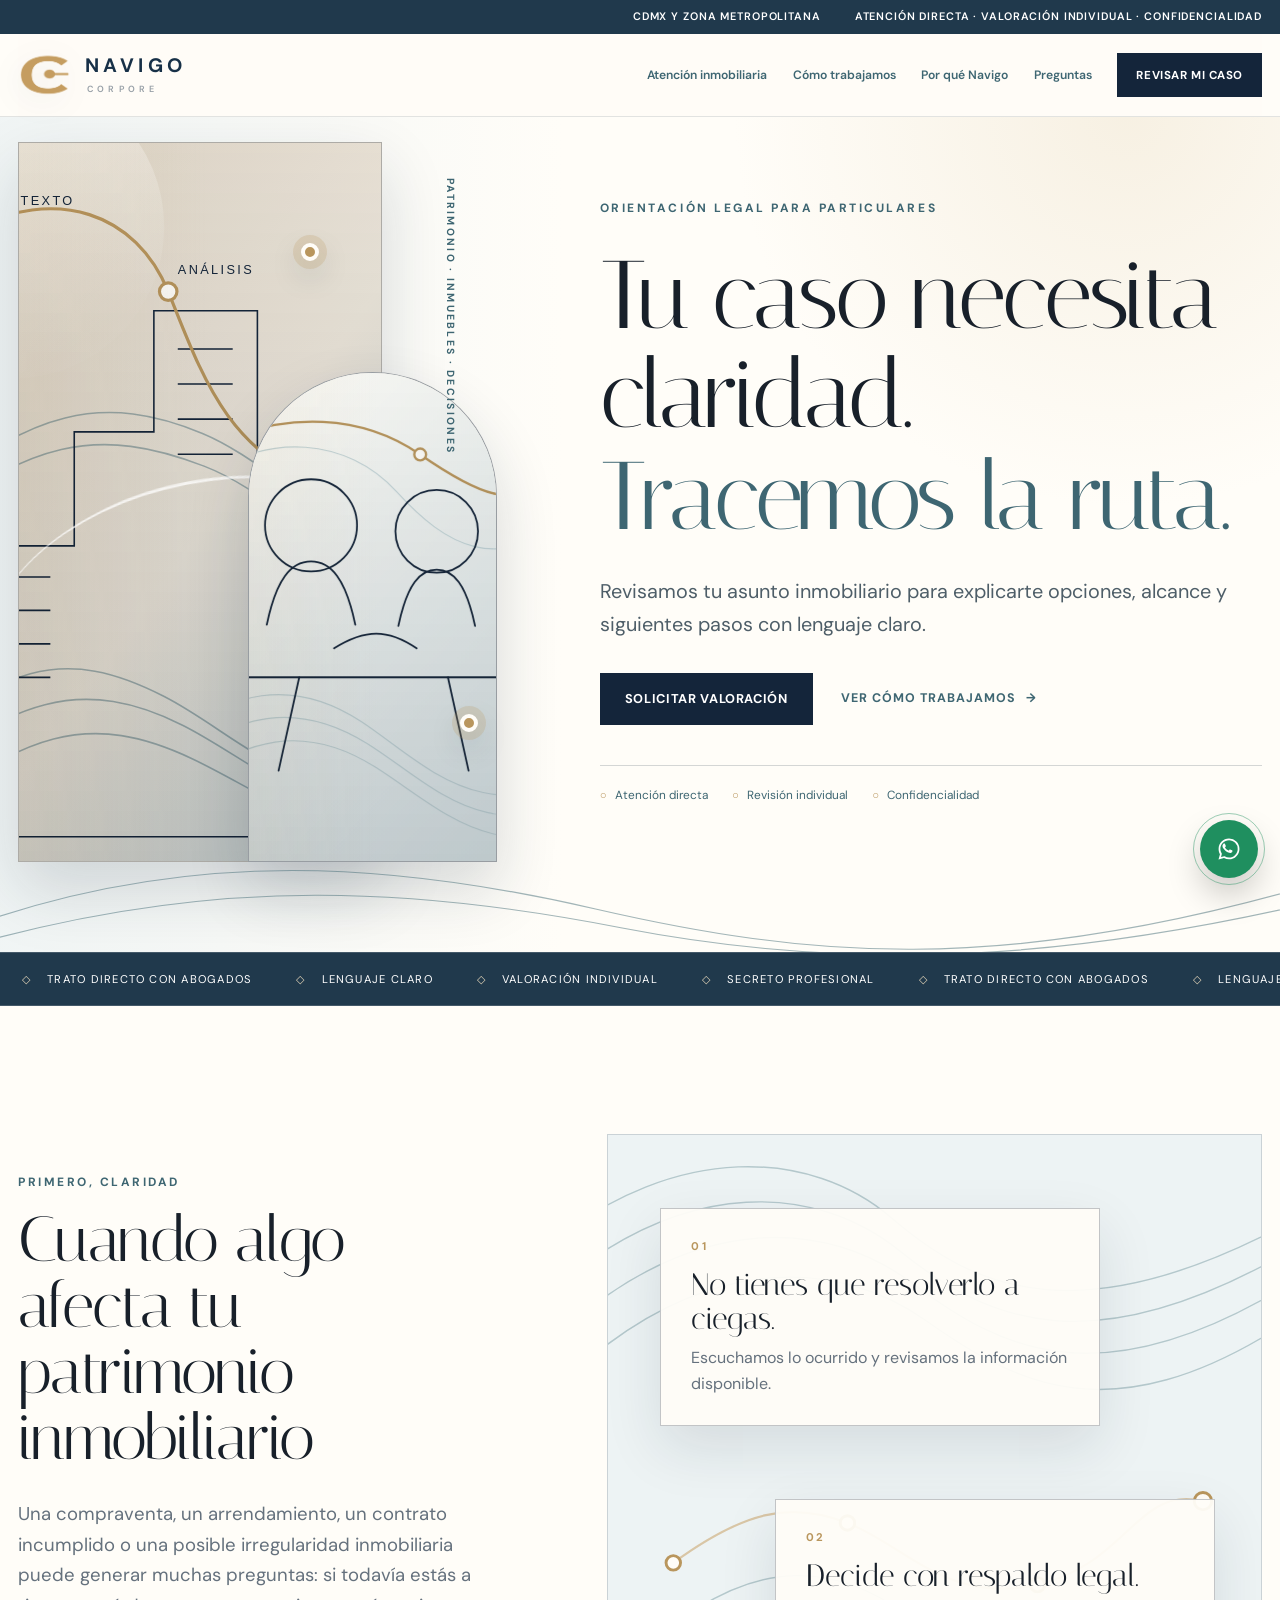
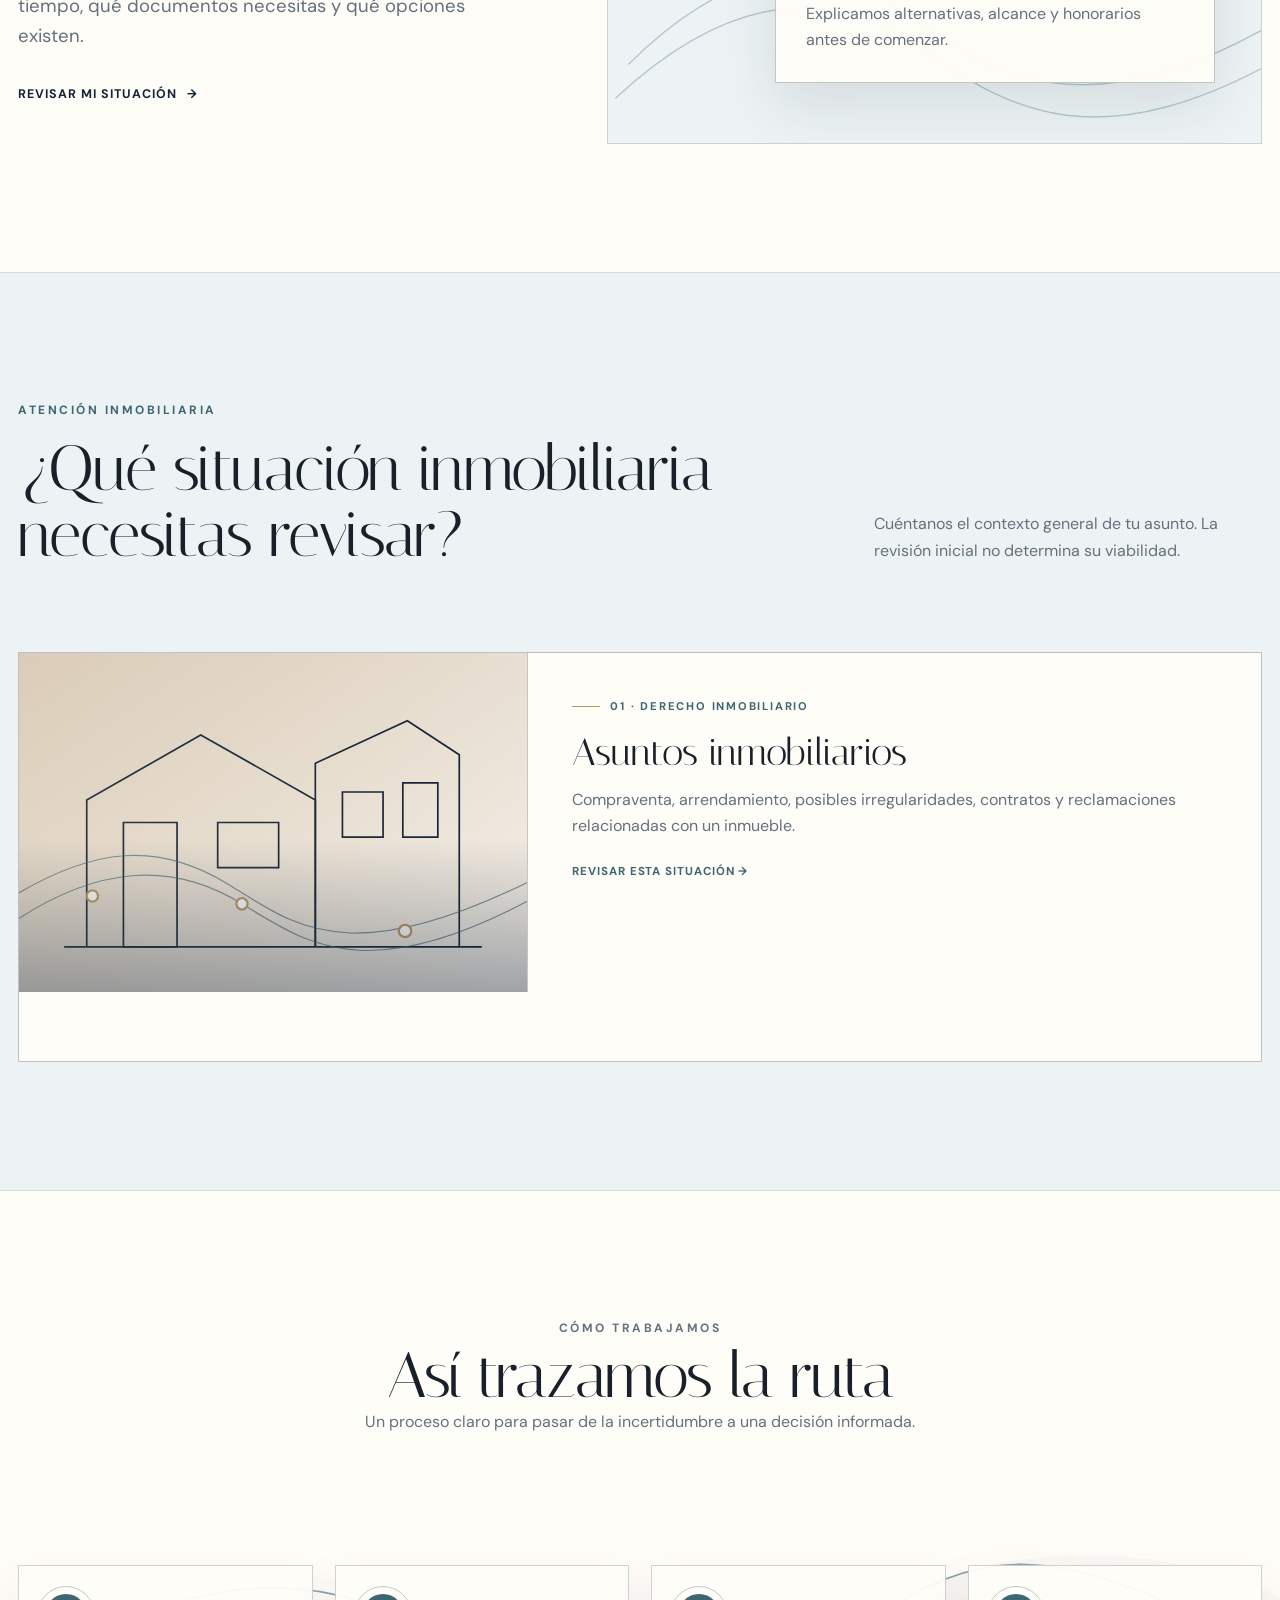
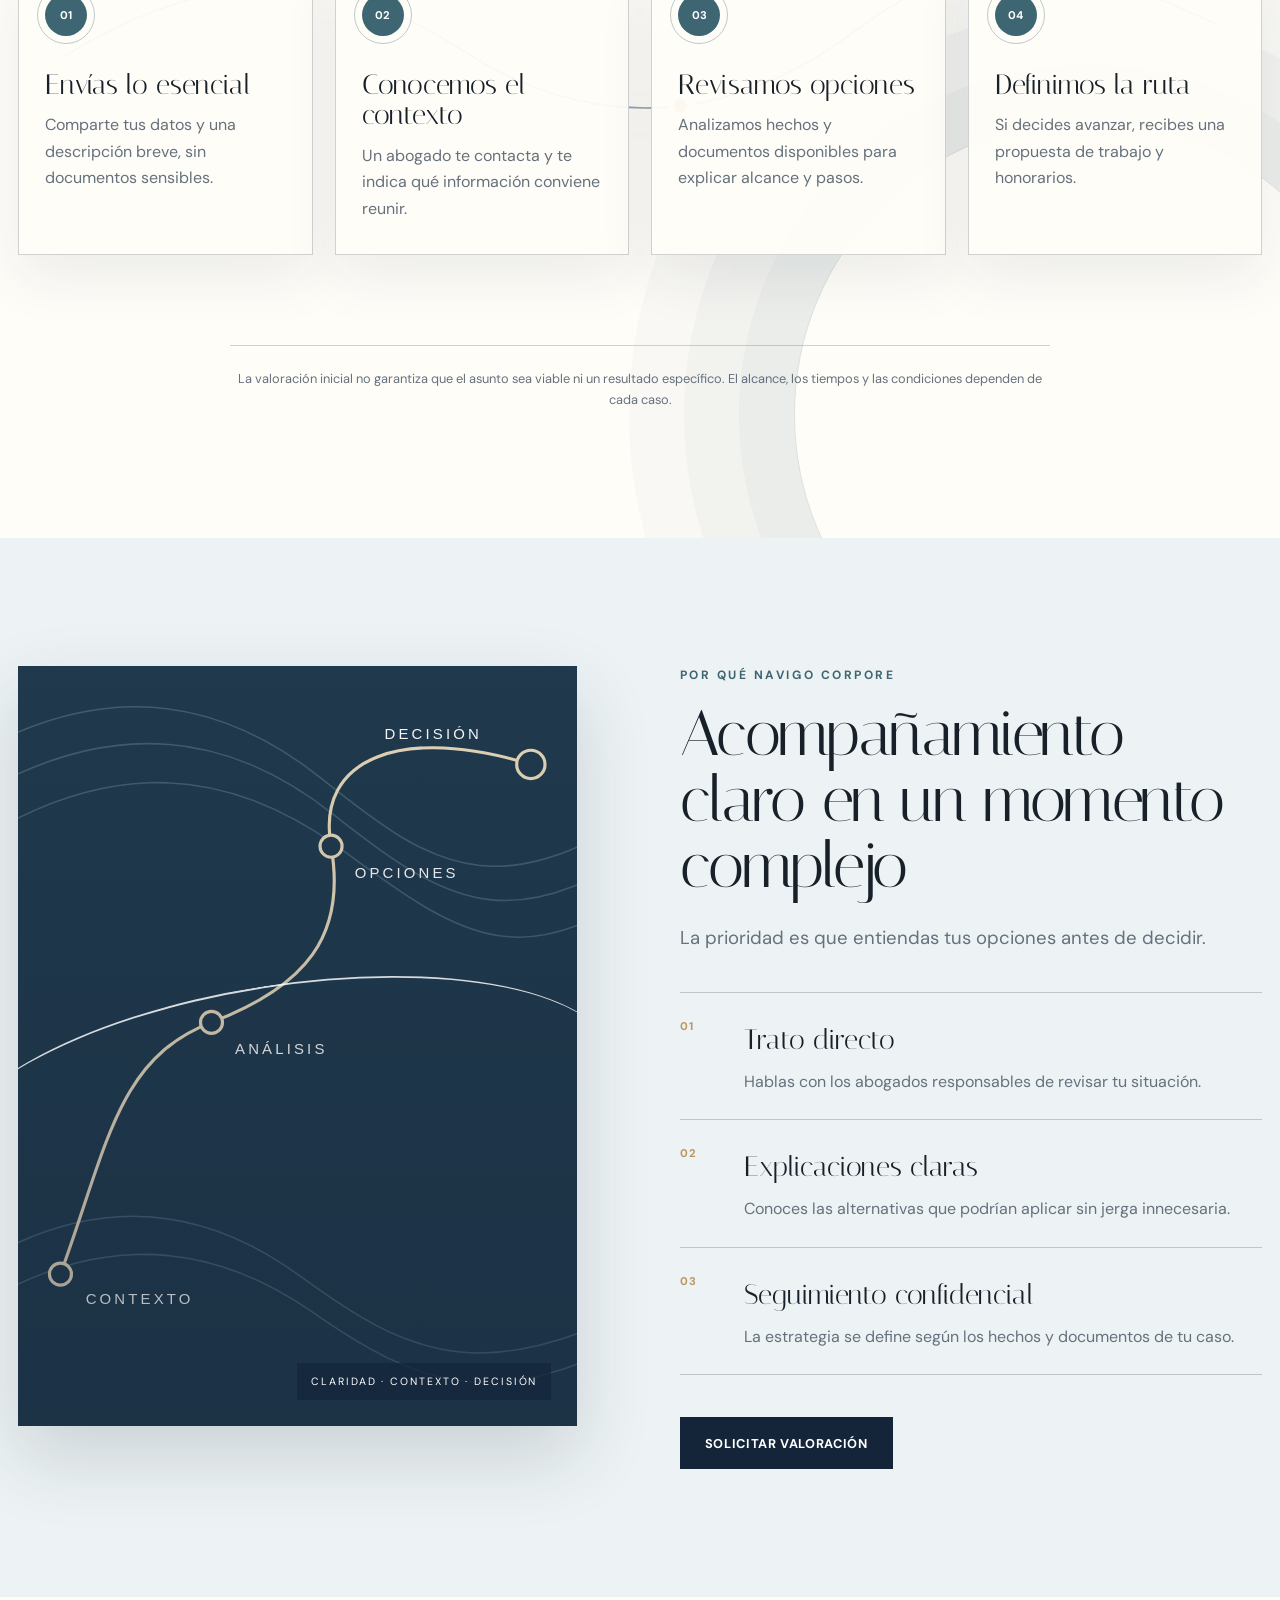
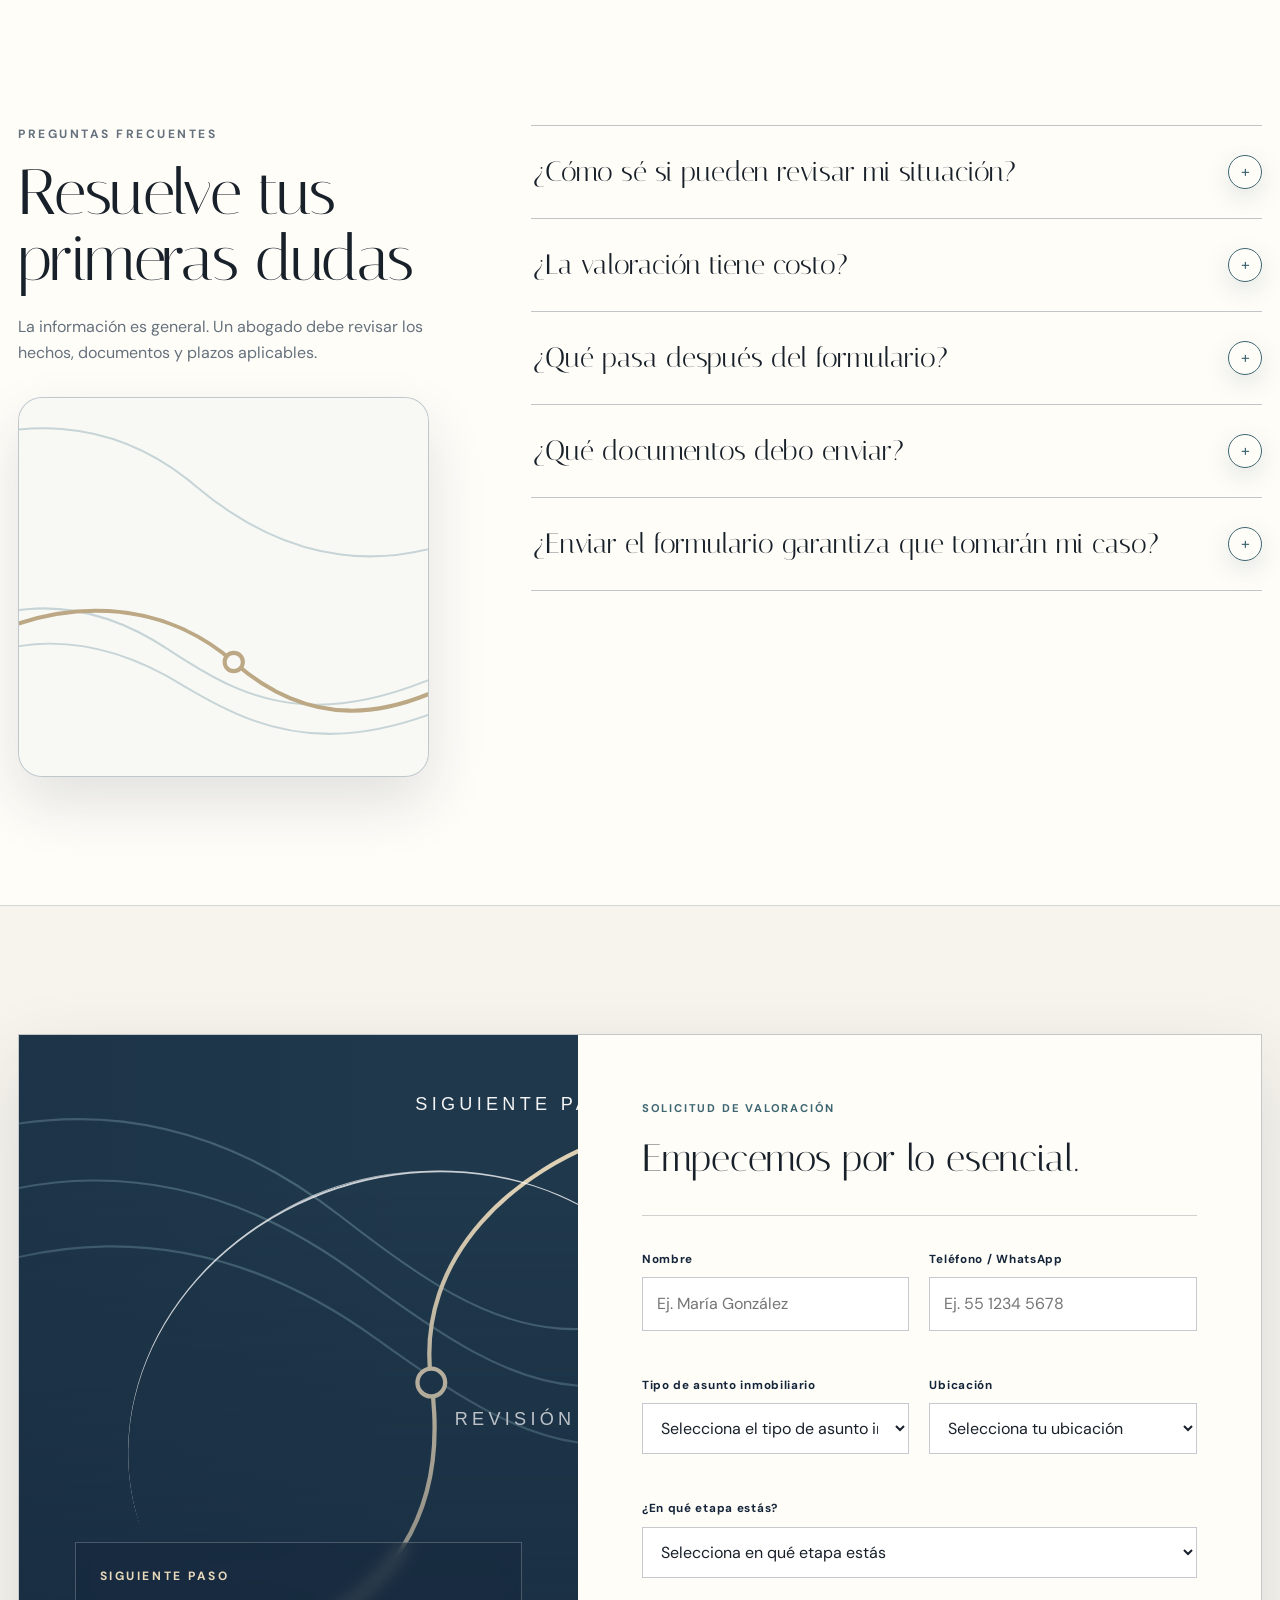
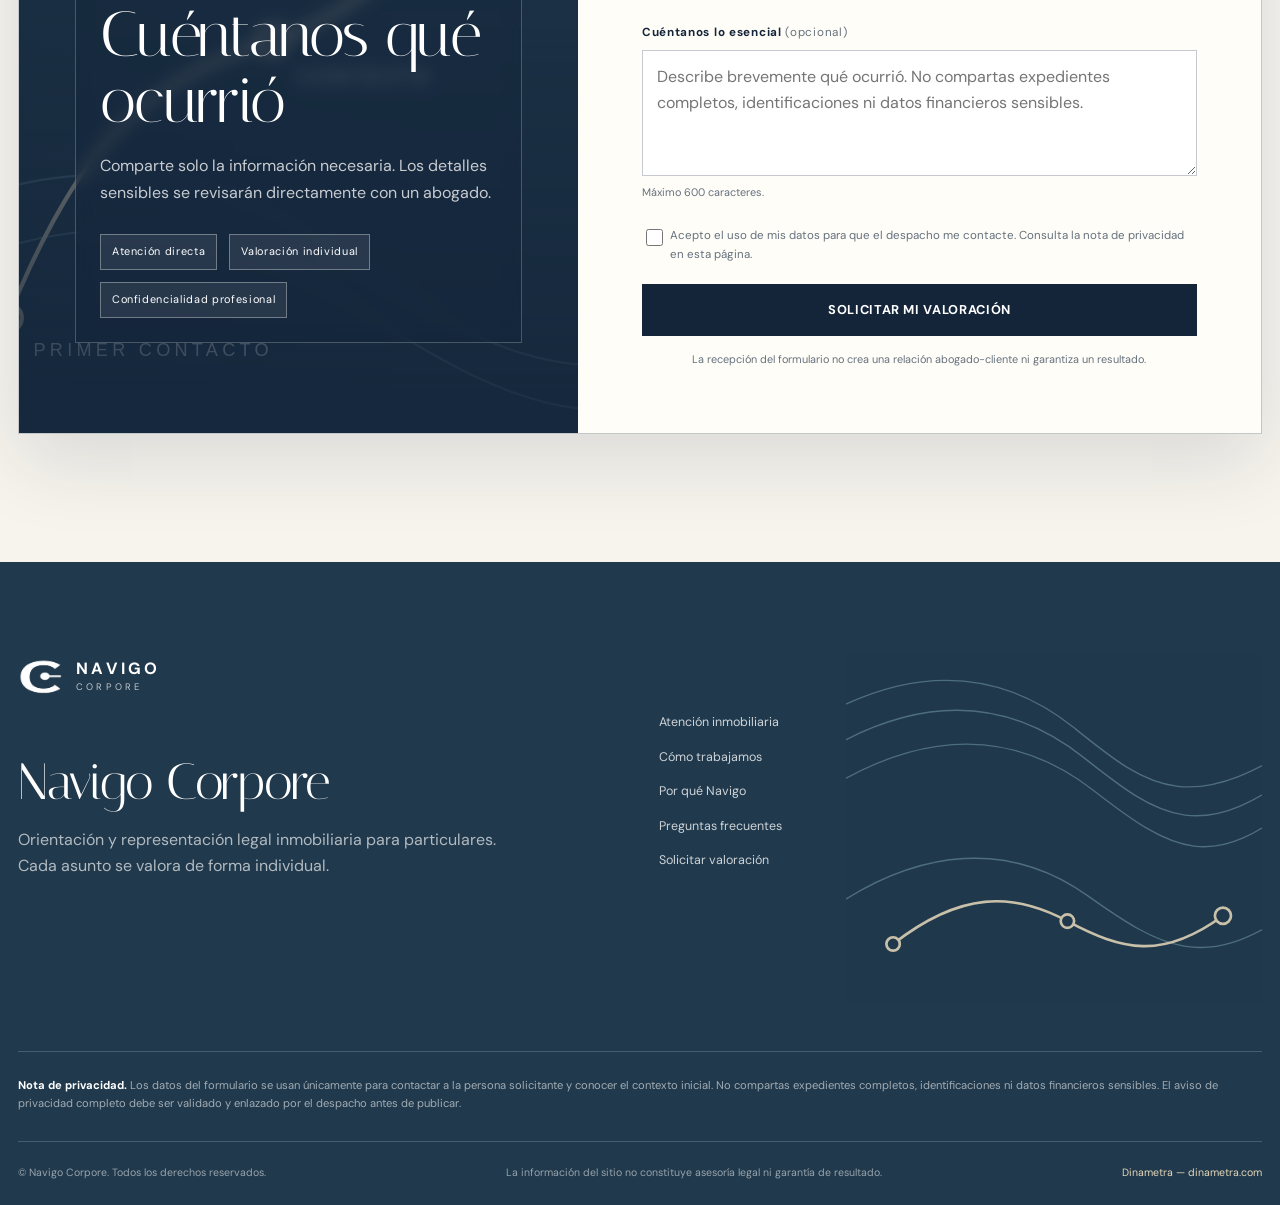
==== commit 0a84ff7f: "cambios sin negligencia medica" ====
--- a/index.html
+++ b/index.html
@@ -3,14 +3,14 @@
 <head>
   <meta charset="utf-8">
   <meta name="viewport" content="width=device-width, initial-scale=1, viewport-fit=cover">
-  <title>Orientación legal para patrimonio y salud | Navigo Corpore</title>
-  <meta name="description" content="Solicita una valoración legal clara y confidencial para problemas inmobiliarios o posible negligencia médica en CDMX y zona metropolitana.">
+  <title>Orientación legal inmobiliaria | Navigo Corpore</title>
+  <meta name="description" content="Solicita una valoración legal clara y confidencial para asuntos inmobiliarios en CDMX y zona metropolitana.">
   <link rel="canonical" href="https://navigocorpore.com/">
   <link rel="icon" href="assets/navigo-mark.png">
   <link rel="preconnect" href="https://fonts.googleapis.com">
   <link rel="preconnect" href="https://fonts.gstatic.com" crossorigin>
   <link href="https://fonts.googleapis.com/css2?family=DM+Sans:wght@400;500;600;700&family=Italiana&display=swap" rel="stylesheet">
-  <link rel="stylesheet" href="styles.css?v=4.0.0">
+  <link rel="stylesheet" href="styles.css?v=5.0.0">
 </head>
 <body data-page="landing" data-brand="navigo">
   <a class="skip-link" href="#contenido">Saltar al contenido</a>
@@ -37,7 +37,7 @@
       </button>
 
       <div class="nav-links" id="navLinks">
-        <a href="#areas">Áreas de atención</a>
+        <a href="#areas">Atención inmobiliaria</a>
         <a href="#proceso">Cómo trabajamos</a>
         <a href="#por-que">Por qué Navigo</a>
         <a href="#faq">Preguntas</a>
@@ -71,7 +71,7 @@
           </div>
           <span class="hero-orbit hero-orbit-a" aria-hidden="true"></span>
           <span class="hero-orbit hero-orbit-b" aria-hidden="true"></span>
-          <div class="hero-route-label">PATRIMONIO · SALUD · DECISIONES</div>
+          <div class="hero-route-label">PATRIMONIO · INMUEBLES · DECISIONES</div>
         </div>
 
         <div class="hero-copy reveal">
@@ -81,7 +81,7 @@
             <strong class="hero-title-accent">Tracemos la ruta.</strong>
           </h1>
           <p class="hero-lead" data-dynamic-lead>
-            Revisamos problemas inmobiliarios y posibles casos de negligencia médica para explicarte opciones, alcance y siguientes pasos con lenguaje claro.
+            Revisamos tu asunto inmobiliario para explicarte opciones, alcance y siguientes pasos con lenguaje claro.
           </p>
           <div class="hero-actions">
             <a class="btn js-scroll-form" data-location="hero" href="#formulario">Solicitar valoración</a>
@@ -130,9 +130,9 @@
       <div class="shell intro-grid">
         <div class="intro-copy reveal">
           <p class="eyebrow">Primero, claridad</p>
-          <h2>Cuando algo afecta tu patrimonio o tu salud</h2>
+          <h2>Cuando algo afecta tu patrimonio inmobiliario</h2>
           <p class="lead">
-            Un contrato incumplido, una posible irregularidad inmobiliaria o una atención médica que dejó consecuencias puede generar muchas preguntas: si todavía estás a tiempo, qué pruebas necesitas y qué opciones existen.
+            Una compraventa, un arrendamiento, un contrato incumplido o una posible irregularidad inmobiliaria puede generar muchas preguntas: si todavía estás a tiempo, qué documentos necesitas y qué opciones existen.
           </p>
           <a class="text-link dark js-scroll-form" data-location="contexto" href="#formulario">Revisar mi situación <span aria-hidden="true">→</span></a>
         </div>
@@ -157,14 +157,14 @@
       <div class="shell">
         <header class="section-head reveal">
           <div>
-            <p class="eyebrow">Áreas de atención</p>
-            <h2>¿Qué situación necesitas revisar?</h2>
-          </div>
-          <p>Selecciona el asunto más cercano a tu caso. Esta clasificación inicial no determina su viabilidad.</p>
+            <p class="eyebrow">Atención inmobiliaria</p>
+            <h2>¿Qué situación inmobiliaria necesitas revisar?</h2>
+          </div>
+          <p>Cuéntanos el contexto general de tu asunto. La revisión inicial no determina su viabilidad.</p>
         </header>
 
         <div class="area-grid">
-          <button class="area-card reveal js-select-case" data-location="area-inmobiliaria" data-situation="Problema inmobiliario" type="button">
+          <button class="area-card area-card-wide area-card-single reveal js-select-case" data-location="area-inmobiliaria" data-situation="Problema inmobiliario" type="button">
             <span class="area-art">
               <img src="https://images.unsplash.com/photo-1560518883-ce09059eeffa?auto=format&fit=crop&w=1200&q=86"
                    alt="Fachada residencial relacionada con patrimonio inmobiliario"
@@ -172,40 +172,10 @@
                    onerror="this.onerror=null;this.src='assets/property-lines.svg';">
             </span>
             <span class="area-body">
-              <small>01 · Patrimonio</small>
-              <strong>Problemas inmobiliarios</strong>
+              <small>01 · Derecho inmobiliario</small>
+              <strong>Asuntos inmobiliarios</strong>
               <span>Compraventa, arrendamiento, posibles irregularidades, contratos y reclamaciones relacionadas con un inmueble.</span>
               <em>Revisar esta situación →</em>
-            </span>
-          </button>
-
-          <button class="area-card reveal js-select-case" data-location="area-medica" data-situation="Posible negligencia médica" type="button">
-            <span class="area-art">
-              <img src="https://images.unsplash.com/photo-1581056771107-24ca5f033842?auto=format&fit=crop&w=1200&q=86"
-                   alt="Profesional de salud revisando información médica"
-                   width="1200" height="800" loading="lazy"
-                   onerror="this.onerror=null;this.src='assets/medical-lines.svg';">
-            </span>
-            <span class="area-body">
-              <small>02 · Salud</small>
-              <strong>Posible negligencia médica</strong>
-              <span>Revisión inicial cuando una atención, procedimiento u omisión pudo causar un daño.</span>
-              <em>Revisar esta situación →</em>
-            </span>
-          </button>
-
-          <button class="area-card area-card-wide reveal js-select-case" data-location="area-orientacion" data-situation="No estoy seguro/a" type="button">
-            <span class="area-art">
-              <img src="https://images.unsplash.com/photo-1521737711867-e3b97375f902?auto=format&fit=crop&w=1400&q=86"
-                   alt="Equipo profesional durante una conversación de orientación"
-                   width="1400" height="900" loading="lazy"
-                   onerror="this.onerror=null;this.src='assets/consultation-lines.svg';">
-            </span>
-            <span class="area-body">
-              <small>03 · Orientación</small>
-              <strong>No estoy seguro/a</strong>
-              <span>Cuéntanos lo esencial. En el primer contacto confirmaremos si tu situación entra en nuestras áreas de atención.</span>
-              <em>Contar mi caso →</em>
             </span>
           </button>
         </div>
@@ -331,7 +301,7 @@
               <span>¿Cómo sé si pueden revisar mi situación?</span><i>+</i>
             </button>
             <div class="faq-answer">
-              <p>Atendemos principalmente problemas inmobiliarios y posibles casos de negligencia médica en CDMX y zona metropolitana. En el primer contacto confirmamos si el asunto entra en nuestras áreas.</p>
+              <p>Atendemos asuntos inmobiliarios en CDMX y zona metropolitana. En el primer contacto confirmamos si la situación entra en el alcance de la práctica.</p>
             </div>
           </article>
           <article class="faq-item">
@@ -355,7 +325,7 @@
               <span>¿Qué documentos debo enviar?</span><i>+</i>
             </button>
             <div class="faq-answer">
-              <p>En el formulario no envíes expedientes, identificaciones ni información médica sensible. El equipo te indicará qué documentos son necesarios y por qué medio compartirlos.</p>
+              <p>En el formulario no envíes expedientes completos, identificaciones ni datos financieros sensibles. El equipo te indicará qué documentos son necesarios y por qué medio compartirlos.</p>
             </div>
           </article>
           <article class="faq-item">
@@ -410,12 +380,16 @@
             </div>
 
             <div class="field">
-              <label for="leadForm-situacion">Tipo de situación</label>
+              <label for="leadForm-situacion">Tipo de asunto inmobiliario</label>
               <select id="leadForm-situacion" name="situacion" required>
-                <option value="" disabled selected>Selecciona el tipo de asunto</option>
+                <option value="" disabled selected>Selecciona el tipo de asunto inmobiliario</option>
                 <option>Problema inmobiliario</option>
-                <option>Posible negligencia médica</option>
-                <option>No estoy seguro/a</option>
+                <option>Compraventa de inmueble</option>
+                <option>Arrendamiento</option>
+                <option>Incumplimiento de contrato</option>
+                <option>Posible irregularidad inmobiliaria</option>
+                <option>Reclamación relacionada con un inmueble</option>
+                <option>Otro asunto inmobiliario</option>
               </select>
               <span class="field-error" aria-live="polite"></span>
             </div>
@@ -446,7 +420,7 @@
 
             <div class="field full">
               <label for="leadForm-resumen">Cuéntanos lo esencial <span>(opcional)</span></label>
-              <textarea id="leadForm-resumen" name="resumen" maxlength="600" placeholder="Describe brevemente qué ocurrió. No compartas expedientes, identificaciones ni información médica sensible."></textarea>
+              <textarea id="leadForm-resumen" name="resumen" maxlength="600" placeholder="Describe brevemente qué ocurrió. No compartas expedientes completos, identificaciones ni datos financieros sensibles."></textarea>
               <span class="field-helper">Máximo 600 caracteres.</span>
             </div>
           </div>
@@ -482,11 +456,11 @@
           <span><strong>NAVIGO</strong><small>CORPORE</small></span>
         </a>
         <h2>Navigo Corpore</h2>
-        <p>Orientación y representación legal para particulares. Cada asunto se valora de forma individual.</p>
+        <p>Orientación y representación legal inmobiliaria para particulares. Cada asunto se valora de forma individual.</p>
       </div>
 
       <nav class="footer-links" aria-label="Navegación del pie">
-        <a href="#areas">Áreas de atención</a>
+        <a href="#areas">Atención inmobiliaria</a>
         <a href="#proceso">Cómo trabajamos</a>
         <a href="#por-que">Por qué Navigo</a>
         <a href="#faq">Preguntas frecuentes</a>
@@ -500,21 +474,21 @@
 
     <div class="shell privacy-note" id="privacidad">
       <strong>Nota de privacidad.</strong>
-      Los datos del formulario se usan únicamente para contactar a la persona solicitante y conocer el contexto inicial. No compartas expedientes, identificaciones ni información médica sensible. El aviso de privacidad completo debe ser validado y enlazado por el despacho antes de publicar.
+      Los datos del formulario se usan únicamente para contactar a la persona solicitante y conocer el contexto inicial. No compartas expedientes completos, identificaciones ni datos financieros sensibles. El aviso de privacidad completo debe ser validado y enlazado por el despacho antes de publicar.
     </div>
 
     <div class="shell footer-bottom">
       <span>© Navigo Corpore. Todos los derechos reservados.</span>
-      <span>La información del sitio no constituye asesoría legal, diagnóstico ni garantía de resultado.</span>
+      <span>La información del sitio no constituye asesoría legal ni garantía de resultado.</span>
       <a href="https://dinametra.com/" target="_blank" rel="noopener">Dinametra — dinametra.com</a>
     </div>
   </footer>
 
   <!-- Reemplazar NUMERO_WHATSAPP por el número real con código de país, sin + ni espacios. -->
-  <a class="whatsapp-fab" href="https://wa.me/NUMERO_WHATSAPP?text=Hola%2C%20quiero%20solicitar%20orientaci%C3%B3n%20sobre%20mi%20caso." target="_blank" rel="noopener" aria-label="Hablar por WhatsApp">
+  <a class="whatsapp-fab" href="https://wa.me/NUMERO_WHATSAPP?text=Hola%2C%20quiero%20solicitar%20orientaci%C3%B3n%20sobre%20un%20asunto%20inmobiliario." target="_blank" rel="noopener" aria-label="Hablar por WhatsApp">
     <svg aria-hidden="true" viewBox="0 0 32 32"><path d="M19.11 17.24c-.26-.13-1.53-.75-1.77-.84-.24-.09-.41-.13-.59.13-.17.26-.68.84-.83 1.01-.15.17-.31.2-.57.07-.26-.13-1.1-.41-2.09-1.29-.77-.69-1.29-1.54-1.44-1.8-.15-.26-.02-.4.11-.53.12-.12.26-.31.39-.46.13-.15.17-.26.26-.44.09-.17.04-.33-.02-.46-.07-.13-.59-1.42-.81-1.94-.21-.51-.43-.44-.59-.45h-.5c-.17 0-.46.07-.7.33-.24.26-.92.9-.92 2.2s.94 2.55 1.07 2.73c.13.17 1.86 2.84 4.5 3.98.63.27 1.12.44 1.5.56.63.2 1.2.17 1.65.1.5-.07 1.53-.63 1.75-1.23.22-.61.22-1.13.15-1.23-.07-.11-.24-.17-.5-.3zM16.03 4.8c-6.14 0-11.13 4.98-11.13 11.12 0 1.96.51 3.88 1.47 5.56L4.8 27.2l5.86-1.54a11.08 11.08 0 0 0 5.36 1.36h.01c6.13 0 11.12-4.99 11.12-11.12 0-2.97-1.16-5.77-3.26-7.87a11.06 11.06 0 0 0-7.86-3.23zm0 20.34h-.01a9.22 9.22 0 0 1-4.7-1.29l-.34-.2-3.48.91.93-3.39-.22-.35a9.23 9.23 0 0 1-1.42-4.91c0-5.09 4.15-9.23 9.25-9.23 2.47 0 4.79.96 6.54 2.71a9.19 9.19 0 0 1 2.71 6.53c-.01 5.09-4.16 9.23-9.26 9.23z"/></svg>
   </a>
 
-  <script src="script.js?v=4.0.0"></script>
+  <script src="script.js?v=5.0.0"></script>
 </body>
 </html>
